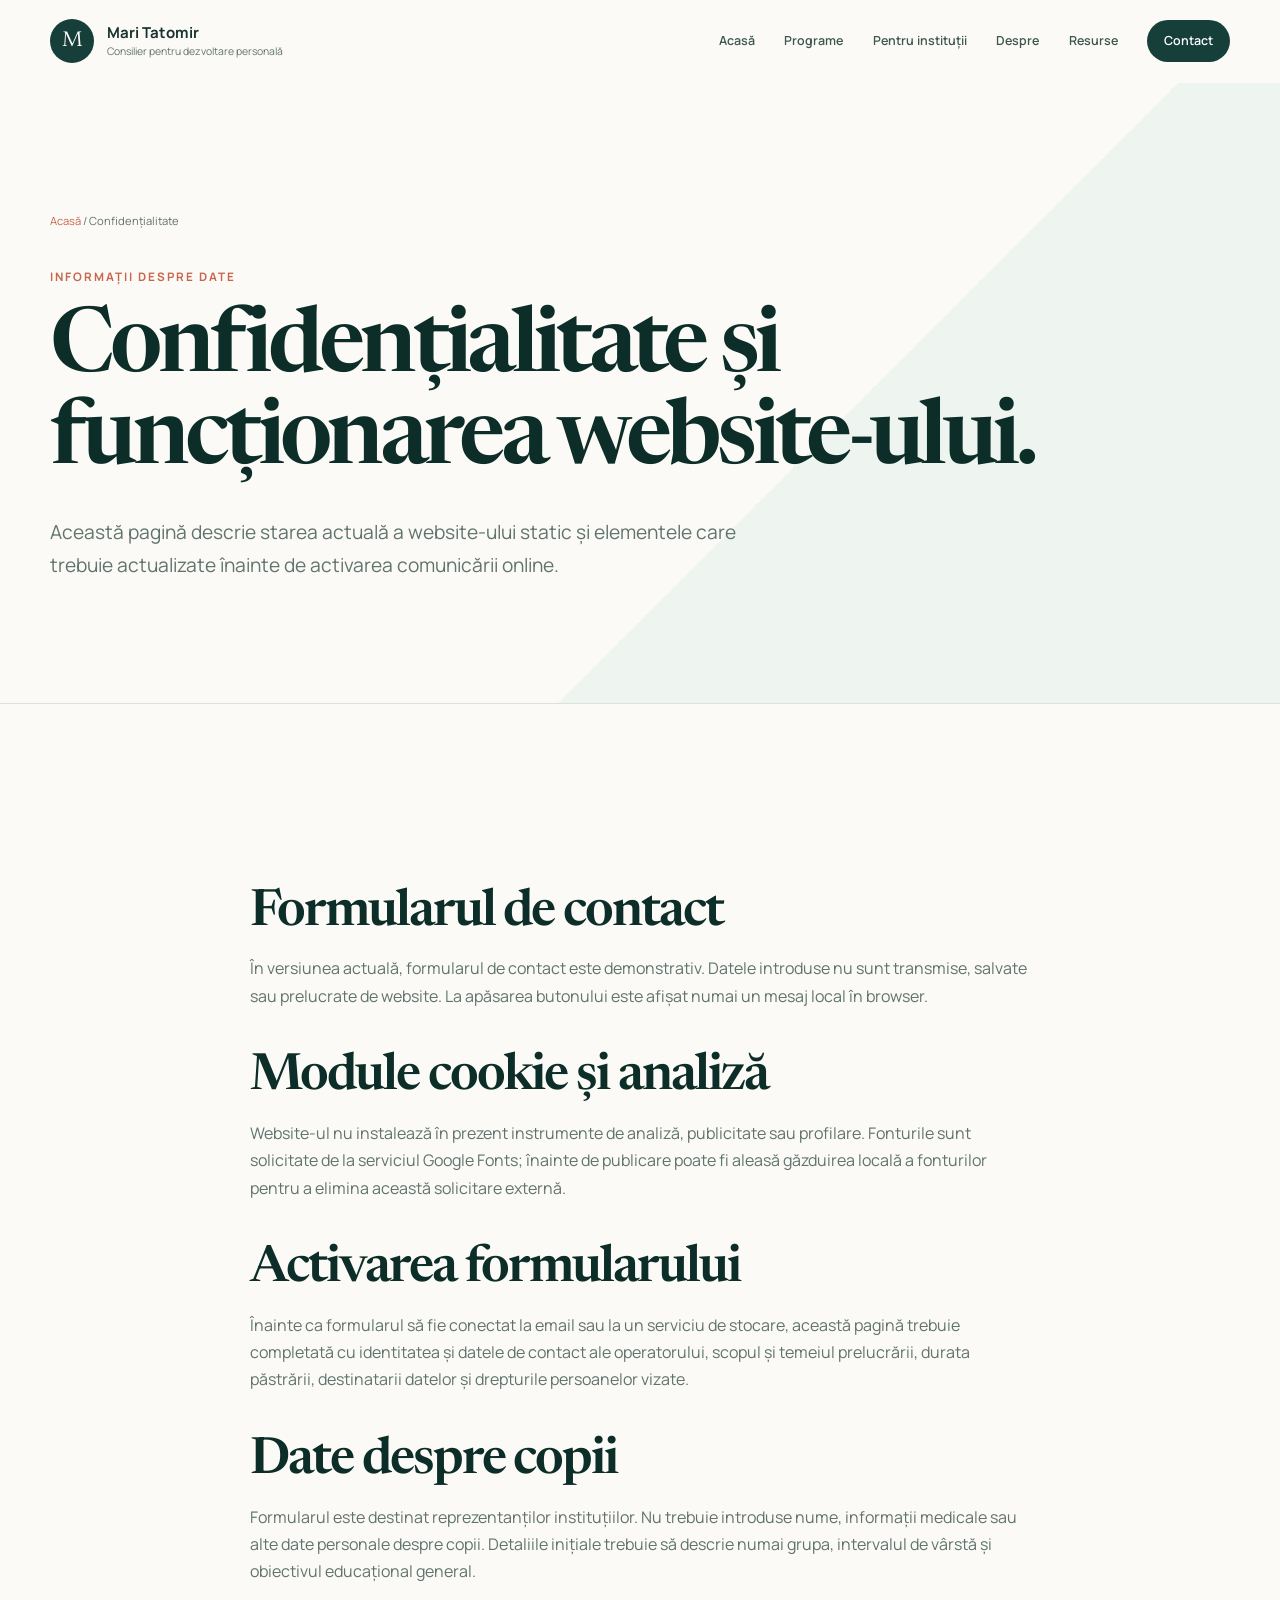
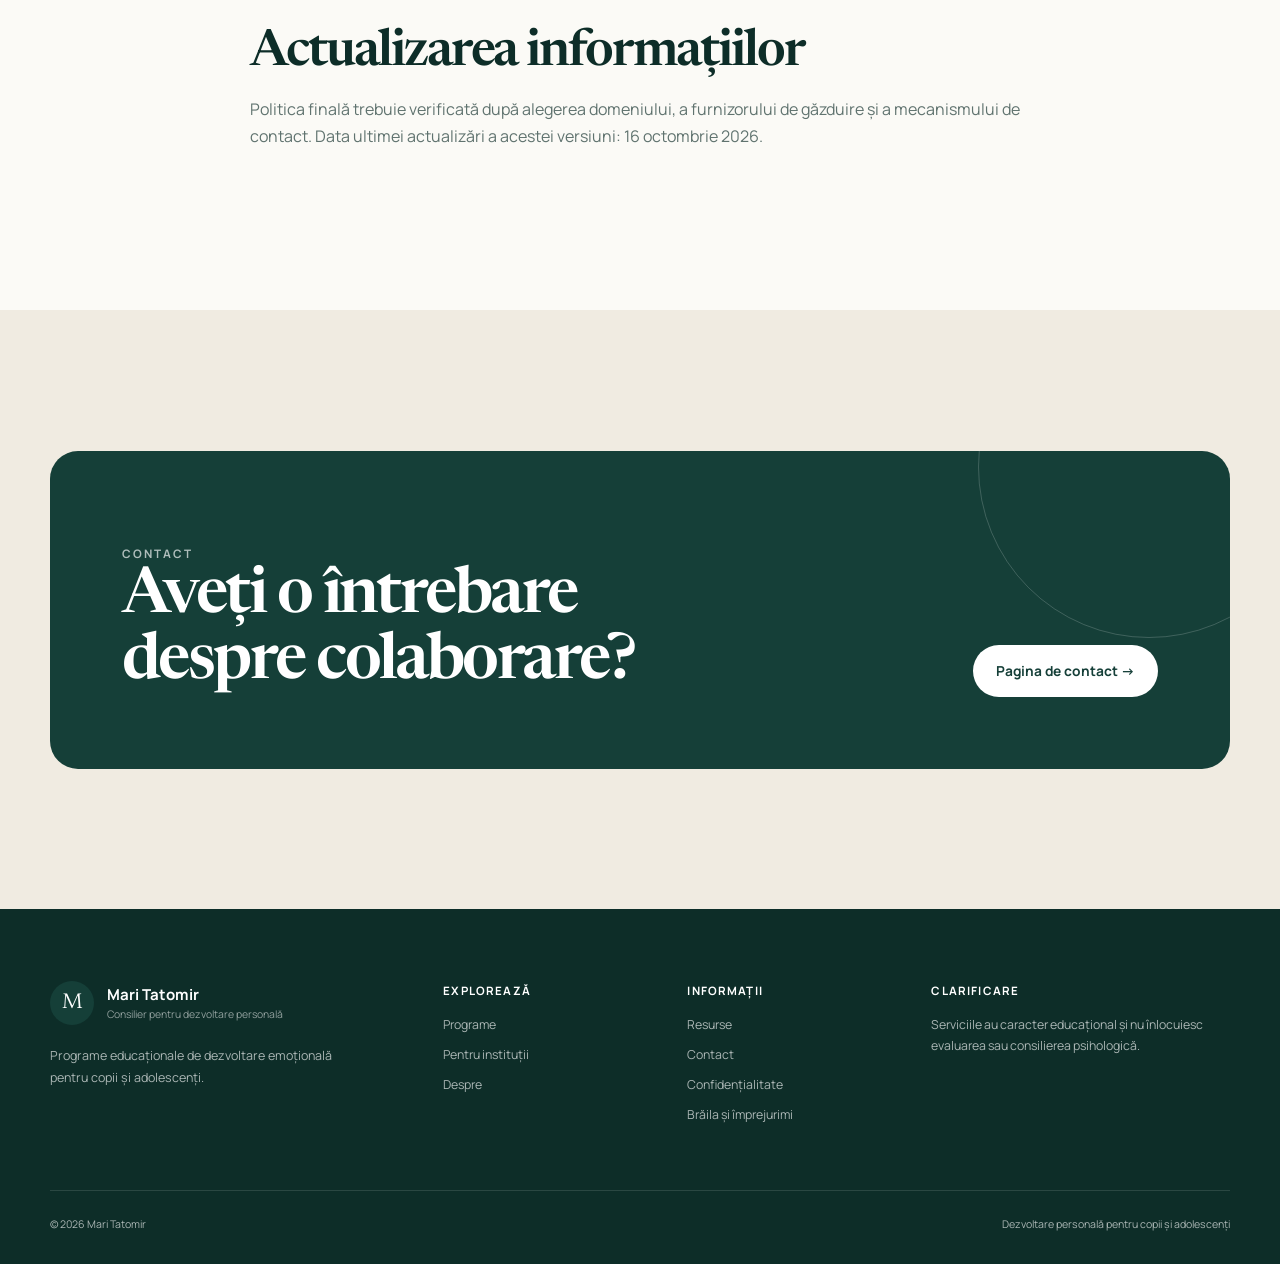
==== confidentialitate.html @ ca796af2 "Build professional emotional education website" ====
<!doctype html><html lang="ro"><head><meta charset="utf-8"><meta name="viewport" content="width=device-width,initial-scale=1"><title>Confidențialitate | Mari Tatomir</title><meta name="description" content="Informații despre funcționarea formularului și prelucrarea datelor pe website-ul Mari Tatomir."><meta name="robots" content="index,follow"><meta name="theme-color" content="#153f38"><link rel="icon" href="favicon.svg" type="image/svg+xml"><link rel="stylesheet" href="styles.css"><script src="script.js" defer></script></head><body>
<a class="skip-link" href="#continut">Sari la conținut</a><header class="site-header"><div class="wrap header-inner"><a class="brand" href="index.html"><span class="brand-mark">M</span><span><strong>Mari Tatomir</strong><small>Consilier pentru dezvoltare personală</small></span></a><button class="menu-toggle" type="button" aria-label="Deschide meniul" aria-expanded="false"><span></span><span></span><span></span></button><nav class="nav"><a href="index.html">Acasă</a><a href="programe.html">Programe</a><a href="institutii.html">Pentru instituții</a><a href="despre.html">Despre</a><a href="resurse.html">Resurse</a><a class="nav-button" href="contact.html">Contact</a></nav></div></header>
<main id="continut"><section class="page-hero"><div class="wrap reveal"><div class="breadcrumb"><a href="index.html">Acasă</a> / Confidențialitate</div><p class="eyebrow">Informații despre date</p><h1>Confidențialitate și funcționarea website-ului.</h1><p class="lead">Această pagină descrie starea actuală a website-ului static și elementele care trebuie actualizate înainte de activarea comunicării online.</p></div></section>
<section class="section"><div class="narrow prose reveal"><h2>Formularul de contact</h2><p>În versiunea actuală, formularul de contact este demonstrativ. Datele introduse nu sunt transmise, salvate sau prelucrate de website. La apăsarea butonului este afișat numai un mesaj local în browser.</p><h2>Module cookie și analiză</h2><p>Website-ul nu instalează în prezent instrumente de analiză, publicitate sau profilare. Fonturile sunt solicitate de la serviciul Google Fonts; înainte de publicare poate fi aleasă găzduirea locală a fonturilor pentru a elimina această solicitare externă.</p><h2>Activarea formularului</h2><p>Înainte ca formularul să fie conectat la email sau la un serviciu de stocare, această pagină trebuie completată cu identitatea și datele de contact ale operatorului, scopul și temeiul prelucrării, durata păstrării, destinatarii datelor și drepturile persoanelor vizate.</p><h2>Date despre copii</h2><p>Formularul este destinat reprezentanților instituțiilor. Nu trebuie introduse nume, informații medicale sau alte date personale despre copii. Detaliile inițiale trebuie să descrie numai grupa, intervalul de vârstă și obiectivul educațional general.</p><h2>Actualizarea informațiilor</h2><p>Politica finală trebuie verificată după alegerea domeniului, a furnizorului de găzduire și a mecanismului de contact. Data ultimei actualizări a acestei versiuni: 16 octombrie 2026.</p></div></section>
<section class="section cta"><div class="wrap"><div class="cta-box"><div><p class="eyebrow">Contact</p><h2>Aveți o întrebare despre colaborare?</h2></div><a class="button" href="contact.html">Pagina de contact →</a></div></div></section></main>
<footer class="site-footer"><div class="wrap"><div class="footer-grid"><div class="footer-brand"><a class="brand" href="index.html"><span class="brand-mark">M</span><span><strong>Mari Tatomir</strong><small>Consilier pentru dezvoltare personală</small></span></a><p>Programe educaționale de dezvoltare emoțională pentru copii și adolescenți.</p></div><div class="footer-col"><strong>Explorează</strong><a href="programe.html">Programe</a><a href="institutii.html">Pentru instituții</a><a href="despre.html">Despre</a></div><div class="footer-col"><strong>Informații</strong><a href="resurse.html">Resurse</a><a href="contact.html">Contact</a><a href="confidentialitate.html">Confidențialitate</a><span>Brăila și împrejurimi</span></div><div class="footer-col"><strong>Clarificare</strong><span>Serviciile au caracter educațional și nu înlocuiesc evaluarea sau consilierea psihologică.</span></div></div><div class="footer-bottom"><span>© <span data-year></span> Mari Tatomir</span><span>Dezvoltare personală pentru copii și adolescenți</span></div></div></footer></body></html>
---- styles.css ----
@import url("https://fonts.googleapis.com/css2?family=Manrope:wght@400;500;600;700&family=Newsreader:opsz,wght@6..72,500;6..72,600&display=swap");

:root {
  --forest: #153f38;
  --forest-deep: #0d2d28;
  --sage: #dce8df;
  --sage-soft: #eef4ef;
  --paper: #fbfaf6;
  --sand: #f0ebe1;
  --clay: #c8654c;
  --gold: #d8ad57;
  --ink: #18332f;
  --muted: #60736f;
  --line: #dbe2dc;
  --white: #fff;
  --serif: "Newsreader", Georgia, serif;
  --sans: "Manrope", Arial, sans-serif;
  --shadow: 0 24px 70px rgba(16, 54, 47, 0.11);
  --radius: 22px;
}

* { box-sizing: border-box; }
html { scroll-behavior: smooth; }
body {
  margin: 0;
  overflow-x: hidden;
  color: var(--ink);
  background: var(--paper);
  font-family: var(--sans);
  font-size: 16px;
  line-height: 1.7;
  -webkit-font-smoothing: antialiased;
}
img, svg { display: block; max-width: 100%; }
a { color: inherit; text-decoration: none; }
button, input, textarea, select { font: inherit; }
p { margin: 0 0 1.2rem; }
h1, h2, h3 { margin: 0; color: var(--forest-deep); font-family: var(--serif); font-weight: 600; line-height: 1.03; text-wrap: balance; }
h1 { font-size: clamp(3.5rem, 7.4vw, 7.2rem); letter-spacing: -0.052em; }
h2 { font-size: clamp(2.55rem, 5vw, 4.9rem); letter-spacing: -0.04em; }
h3 { font-size: clamp(1.5rem, 2.2vw, 2rem); letter-spacing: -0.025em; }
.wrap { width: min(1180px, calc(100% - 48px)); margin-inline: auto; }
.narrow { width: min(780px, calc(100% - 48px)); margin-inline: auto; }
.section { padding: clamp(88px, 11vw, 150px) 0; }
.section-compact { padding: clamp(64px, 8vw, 105px) 0; }
.eyebrow { margin: 0 0 16px; color: var(--clay); font-size: .73rem; font-weight: 700; letter-spacing: .17em; text-transform: uppercase; }
.lead { max-width: 720px; color: var(--muted); font-size: clamp(1.05rem, 1.5vw, 1.25rem); }
.section-head { display: grid; grid-template-columns: minmax(0, 1.1fr) minmax(280px, .65fr); gap: 48px; margin-bottom: 56px; align-items: end; }
.section-head .lead { margin: 0; }
.skip-link { position: fixed; top: 8px; left: 8px; z-index: 100; padding: 10px 15px; background: var(--forest-deep); color: white; transform: translateY(-150%); }
.skip-link:focus { transform: translateY(0); }

.site-header { position: sticky; z-index: 50; top: 0; border-bottom: 1px solid transparent; background: rgba(251, 250, 246, .91); backdrop-filter: blur(16px); transition: border-color .2s, box-shadow .2s; }
.site-header.is-scrolled { border-color: var(--line); box-shadow: 0 5px 28px rgba(16,54,47,.06); }
.header-inner { display: flex; min-height: 82px; align-items: center; justify-content: space-between; gap: 32px; }
.brand { display: flex; align-items: center; gap: 13px; line-height: 1.15; }
.brand-mark { display: grid; width: 44px; height: 44px; place-items: center; border-radius: 50%; background: var(--forest); color: white; font-family: var(--serif); font-size: 1.35rem; }
.brand strong, .brand small { display: block; }
.brand strong { font-size: .94rem; }
.brand small { margin-top: 5px; color: var(--muted); font-size: .65rem; }
.nav { display: flex; align-items: center; gap: clamp(17px, 2.3vw, 33px); }
.nav > a { color: #3e5752; font-size: .78rem; font-weight: 600; }
.nav > a:hover, .nav > a[aria-current="page"] { color: var(--clay); }
.nav .nav-button { padding: 10px 17px; border-radius: 99px; background: var(--forest); color: white; }
.nav .nav-button:hover { background: var(--forest-deep); color: white; }
.menu-toggle { display: none; width: 44px; height: 44px; padding: 10px; border: 1px solid var(--line); border-radius: 50%; background: white; cursor: pointer; }
.menu-toggle span { display: block; width: 20px; height: 1.5px; margin: 5px auto; background: var(--ink); }

.button { display: inline-flex; min-height: 52px; padding: 12px 22px; align-items: center; justify-content: center; gap: 9px; border: 1px solid transparent; border-radius: 99px; cursor: pointer; font-size: .86rem; font-weight: 700; transition: transform .18s, box-shadow .18s, background .18s; }
.button:hover { transform: translateY(-2px); }
.button-primary { background: var(--forest); color: white; box-shadow: 0 12px 30px rgba(21,63,56,.2); }
.button-primary:hover { background: var(--forest-deep); box-shadow: 0 16px 34px rgba(21,63,56,.25); }
.button-light { border-color: var(--line); background: rgba(255,255,255,.7); color: var(--forest); }
.text-link { display: inline-flex; align-items: center; gap: 8px; color: var(--forest); font-size: .85rem; font-weight: 700; }
.text-link::after { content: "→"; transition: transform .18s; }
.text-link:hover::after { transform: translateX(4px); }

.hero { position: relative; overflow: hidden; padding: clamp(78px, 10vw, 138px) 0 clamp(95px, 12vw, 170px); }
.hero::before { content: ""; position: absolute; top: -260px; left: 52%; width: 620px; height: 620px; border-radius: 50%; background: var(--sage-soft); z-index: -1; }
.hero-grid { display: grid; grid-template-columns: minmax(0, 1.06fr) minmax(360px, .72fr); gap: clamp(60px, 10vw, 140px); align-items: center; }
.hero h1 { max-width: 850px; }
.hero .lead { margin: 30px 0 34px; }
.hero-actions { display: flex; flex-wrap: wrap; gap: 12px; }
.proof-row { display: flex; flex-wrap: wrap; gap: 13px 25px; margin-top: 34px; color: var(--muted); font-size: .76rem; }
.proof-row span::before { content: ""; display: inline-block; width: 6px; height: 6px; margin: 0 9px 1px 0; border-radius: 50%; background: var(--clay); }
.hero-art { position: relative; min-height: 520px; }
.arch { position: absolute; inset: 0 7% 0 2%; overflow: hidden; border-radius: 240px 240px 24px 24px; background: var(--sage); }
.arch::before, .arch::after { content: ""; position: absolute; border-radius: 50%; }
.arch::before { width: 360px; height: 360px; right: -125px; top: 95px; border: 1px solid rgba(21,63,56,.22); }
.arch::after { width: 210px; height: 210px; left: -75px; bottom: -55px; background: var(--gold); opacity: .78; }
.art-card { position: absolute; z-index: 2; right: 0; bottom: 42px; width: 82%; padding: 32px; border: 1px solid rgba(255,255,255,.85); border-radius: 21px; background: rgba(255,255,255,.88); box-shadow: var(--shadow); backdrop-filter: blur(12px); }
.art-card p { margin: 0; font-family: var(--serif); font-size: 1.55rem; line-height: 1.25; }
.art-kicker { display: block; margin-bottom: 28px; color: var(--clay); font-size: .66rem; font-weight: 700; letter-spacing: .14em; text-transform: uppercase; }
.orbit { position: absolute; z-index: 3; display: grid; width: 82px; height: 82px; place-items: center; border: 6px solid var(--paper); border-radius: 50%; box-shadow: 0 12px 35px rgba(21,63,56,.14); font-family: var(--serif); font-size: 1.7rem; }
.orbit-a { top: 73px; left: -13px; background: var(--gold); transform: rotate(-8deg); }
.orbit-b { top: 150px; right: 6px; background: var(--clay); color: white; transform: rotate(7deg); }

.trust-bar { border-block: 1px solid var(--line); background: white; }
.trust-inner { display: grid; grid-template-columns: auto repeat(3, 1fr); min-height: 104px; align-items: center; }
.trust-label { padding-right: 36px; color: var(--muted); font-size: .7rem; letter-spacing: .12em; text-transform: uppercase; }
.trust-item { height: 100%; padding: 0 28px; border-left: 1px solid var(--line); display: flex; align-items: center; gap: 13px; font-family: var(--serif); font-size: 1.12rem; }
.trust-item b { color: var(--clay); font-family: var(--sans); font-size: .72rem; }

.cards-3 { display: grid; grid-template-columns: repeat(3, 1fr); gap: 18px; }
.service-card { min-height: 360px; padding: 30px; border: 1px solid var(--line); border-radius: var(--radius); background: white; transition: transform .2s, box-shadow .2s; }
.service-card:hover { transform: translateY(-6px); box-shadow: var(--shadow); }
.card-index { display: block; margin-bottom: 78px; color: var(--clay); font-size: .72rem; font-weight: 700; letter-spacing: .12em; }
.service-card p { color: var(--muted); font-size: .9rem; }
.service-card .text-link { margin-top: 16px; }

.dark-section { background: var(--forest-deep); color: white; }
.dark-section h2, .dark-section h3 { color: white; }
.dark-section .lead { color: rgba(255,255,255,.65); }
.skills-grid { display: grid; grid-template-columns: repeat(2, 1fr); gap: 1px; border: 1px solid rgba(255,255,255,.14); background: rgba(255,255,255,.14); }
.skill { min-height: 230px; padding: 34px; background: var(--forest-deep); }
.skill-number { display: inline-grid; width: 42px; height: 42px; margin-bottom: 38px; place-items: center; border-radius: 50%; background: var(--gold); color: var(--forest-deep); font-weight: 700; }
.skill p { max-width: 480px; color: rgba(255,255,255,.63); font-size: .9rem; }

.split { display: grid; grid-template-columns: minmax(300px, .82fr) minmax(0, 1.18fr); gap: clamp(55px, 9vw, 125px); align-items: start; }
.sticky-copy { position: sticky; top: 125px; }
.steps { border-top: 1px solid var(--line); }
.step { display: grid; grid-template-columns: 54px 1fr; gap: 20px; padding: 29px 0; border-bottom: 1px solid var(--line); }
.step > span { color: var(--clay); font-size: .72rem; font-weight: 700; }
.step h3 { margin-bottom: 8px; font-size: 1.45rem; }
.step p { margin: 0; color: var(--muted); font-size: .9rem; }

.quote-section { background: var(--sage); }
.quote { max-width: 950px; margin: 0 auto; text-align: center; }
.quote-mark { color: var(--clay); font-family: var(--serif); font-size: 4rem; line-height: .5; }
.quote blockquote { margin: 25px 0 22px; font-family: var(--serif); font-size: clamp(2.2rem, 4.5vw, 4.6rem); line-height: 1.08; letter-spacing: -.035em; text-wrap: balance; }
.quote cite { color: var(--muted); font-size: .78rem; font-style: normal; }

.faq { border-top: 1px solid var(--line); }
.faq details { border-bottom: 1px solid var(--line); }
.faq summary { display: flex; padding: 25px 0; align-items: center; justify-content: space-between; gap: 24px; cursor: pointer; list-style: none; font-family: var(--serif); font-size: 1.35rem; }
.faq summary::-webkit-details-marker { display: none; }
.faq summary::after { content: "+"; color: var(--clay); font-family: var(--sans); font-size: 1.4rem; }
.faq details[open] summary::after { content: "−"; }
.faq details p { max-width: 760px; padding: 0 0 26px; color: var(--muted); font-size: .92rem; }

.cta { background: var(--sand); }
.cta-box { position: relative; overflow: hidden; display: grid; grid-template-columns: minmax(0, 1fr) auto; gap: 50px; padding: clamp(38px, 6vw, 72px); align-items: end; border-radius: 28px; background: var(--forest); color: white; }
.cta-box::after { content: ""; position: absolute; right: -90px; top: -155px; width: 340px; height: 340px; border: 1px solid rgba(255,255,255,.18); border-radius: 50%; }
.cta-box h2 { max-width: 800px; color: white; }
.cta-box p { max-width: 680px; margin: 22px 0 0; color: rgba(255,255,255,.66); }
.cta-box .button { position: relative; z-index: 2; background: white; color: var(--forest); }

.page-hero { padding: clamp(80px, 10vw, 140px) 0 clamp(70px, 8vw, 115px); border-bottom: 1px solid var(--line); background: linear-gradient(135deg, var(--paper) 0 62%, var(--sage-soft) 62%); }
.page-hero h1 { max-width: 1000px; font-size: clamp(3.4rem, 7vw, 6.7rem); }
.page-hero .lead { margin-top: 28px; }
.breadcrumb { margin-bottom: 38px; color: var(--muted); font-size: .7rem; }
.breadcrumb a { color: var(--clay); }
.prose { color: var(--muted); }
.prose h2, .prose h3 { margin: 2.6rem 0 1rem; color: var(--forest-deep); }
.prose h2 { font-size: clamp(2.1rem, 4vw, 3.4rem); }
.prose h3 { font-size: 1.6rem; }
.prose ul { padding-left: 20px; }
.prose li { margin-bottom: 9px; }
.content-grid { display: grid; grid-template-columns: minmax(0, 1fr) 300px; gap: 90px; align-items: start; }
.side-card { position: sticky; top: 120px; padding: 25px; border: 1px solid var(--line); border-radius: 18px; background: white; }
.side-card h3 { margin-bottom: 13px; font-size: 1.35rem; }
.side-card p { color: var(--muted); font-size: .82rem; }
.side-card .button { width: 100%; }
.feature-list { display: grid; grid-template-columns: repeat(2, 1fr); gap: 16px; margin: 36px 0; }
.feature-item { padding: 25px; border: 1px solid var(--line); border-radius: 16px; background: white; }
.feature-item h3 { margin-bottom: 8px; font-size: 1.35rem; }
.feature-item p { margin: 0; color: var(--muted); font-size: .86rem; }
.age-section { padding: 32px 0; border-bottom: 1px solid var(--line); }
.age-section:first-child { padding-top: 0; }
.tag { display: inline-block; margin-bottom: 15px; padding: 5px 10px; border-radius: 99px; background: var(--sage); color: var(--forest); font-size: .68rem; font-weight: 700; }

.about-grid { display: grid; grid-template-columns: minmax(330px, .72fr) minmax(0, 1.1fr); gap: clamp(55px, 9vw, 125px); align-items: center; }
.portrait-panel { min-height: 610px; display: grid; place-content: center; border-radius: 250px 250px 24px 24px; background: var(--sage); text-align: center; }
.portrait-panel span { color: var(--forest); font-family: var(--serif); font-size: 8rem; letter-spacing: -.08em; }
.portrait-panel small { color: var(--muted); }
.values { display: grid; grid-template-columns: repeat(3,1fr); gap: 18px; margin-top: 42px; }
.value { padding-top: 18px; border-top: 2px solid var(--clay); }
.value strong { display: block; margin-bottom: 5px; font-family: var(--serif); font-size: 1.2rem; }
.value span { color: var(--muted); font-size: .78rem; }

.article-grid { display: grid; grid-template-columns: repeat(3, 1fr); gap: 18px; }
.article-card { overflow: hidden; border: 1px solid var(--line); border-radius: 20px; background: white; }
.article-visual { height: 190px; padding: 25px; background: var(--sage); }
.article-visual span { display: grid; width: 68px; height: 68px; place-items: center; border-radius: 50%; background: var(--gold); font-family: var(--serif); font-size: 1.8rem; }
.article-body { padding: 27px; }
.article-body small { color: var(--clay); font-size: .67rem; font-weight: 700; letter-spacing: .1em; text-transform: uppercase; }
.article-body h3 { margin: 12px 0; }
.article-body p { color: var(--muted); font-size: .86rem; }

.contact-grid { display: grid; grid-template-columns: minmax(0, .75fr) minmax(440px, 1.1fr); gap: clamp(55px, 9vw, 125px); align-items: start; }
.contact-points { margin: 35px 0; padding: 0; list-style: none; }
.contact-points li { padding: 14px 0; border-bottom: 1px solid var(--line); color: var(--muted); font-size: .88rem; }
.contact-points strong { display: block; color: var(--ink); }
.form { padding: clamp(28px, 4vw, 45px); border: 1px solid var(--line); border-radius: 22px; background: white; box-shadow: var(--shadow); }
.form-row { display: grid; grid-template-columns: 1fr 1fr; gap: 16px; }
.form label { display: block; margin-bottom: 18px; color: var(--ink); font-size: .75rem; font-weight: 700; }
.form input, .form textarea, .form select { width: 100%; margin-top: 7px; padding: 13px 14px; border: 1px solid var(--line); border-radius: 9px; outline: 0; background: var(--paper); color: var(--ink); }
.form input:focus, .form textarea:focus, .form select:focus { border-color: var(--forest); box-shadow: 0 0 0 3px rgba(21,63,56,.1); }
.form textarea { min-height: 130px; resize: vertical; }
.form-note { margin: 14px 0 0; color: var(--muted); font-size: .69rem; }
.form-status { min-height: 24px; margin: 10px 0 0; color: var(--forest); font-size: .78rem; font-weight: 700; }

.site-footer { padding: 72px 0 30px; background: var(--forest-deep); color: rgba(255,255,255,.65); }
.footer-grid { display: grid; grid-template-columns: 1.15fr repeat(2, .65fr) 1fr; gap: 50px; padding-bottom: 55px; }
.footer-brand { max-width: 320px; }
.footer-brand .brand strong { color: white; }
.footer-brand .brand small { color: rgba(255,255,255,.55); }
.footer-brand > p { margin-top: 20px; font-size: .78rem; }
.footer-col strong { display: block; margin-bottom: 14px; color: white; font-size: .72rem; letter-spacing: .1em; text-transform: uppercase; }
.footer-col a, .footer-col span { display: block; margin: 9px 0; font-size: .77rem; }
.footer-col a:hover { color: white; }
.footer-bottom { display: flex; padding-top: 25px; border-top: 1px solid rgba(255,255,255,.12); justify-content: space-between; gap: 30px; font-size: .66rem; }

.reveal { opacity: 0; transform: translateY(18px); transition: opacity .65s ease, transform .65s ease; }
.reveal.visible { opacity: 1; transform: none; }

@media (max-width: 960px) {
  .nav { position: absolute; top: 81px; left: 0; right: 0; display: none; padding: 18px 24px 25px; align-items: stretch; flex-direction: column; gap: 2px; border-bottom: 1px solid var(--line); background: var(--paper); box-shadow: 0 20px 35px rgba(16,54,47,.1); }
  .nav.is-open { display: flex; }
  .nav > a { padding: 11px 5px; }
  .nav .nav-button { margin-top: 8px; text-align: center; }
  .menu-toggle { display: block; }
  .hero-grid, .about-grid { grid-template-columns: 1fr; }
  .hero-art { width: min(620px, 100%); min-height: 500px; margin: 0 auto; }
  .cards-3, .article-grid { grid-template-columns: 1fr 1fr; }
  .section-head { grid-template-columns: 1fr; gap: 18px; }
  .split { grid-template-columns: 1fr; }
  .sticky-copy, .side-card { position: static; }
  .content-grid { grid-template-columns: 1fr; gap: 55px; }
  .contact-grid { grid-template-columns: 1fr; }
  .footer-grid { grid-template-columns: 1fr 1fr; }
}

@media (max-width: 680px) {
  .wrap, .narrow { width: min(100% - 32px, 1180px); }
  .header-inner { min-height: 72px; }
  .nav { top: 71px; }
  .brand small { display: none; }
  h1 { font-size: clamp(3rem, 15vw, 4.7rem); }
  h2 { font-size: clamp(2.3rem, 11vw, 3.4rem); }
  .hero { padding-top: 68px; }
  .hero-grid { gap: 55px; }
  .hero-art { min-height: 410px; }
  .art-card { width: 90%; padding: 25px; }
  .art-card p { font-size: 1.25rem; }
  .orbit { width: 65px; height: 65px; }
  .trust-inner { grid-template-columns: 1fr; padding: 18px 0; }
  .trust-label { padding: 10px 0; }
  .trust-item { min-height: 60px; padding: 10px 0; border-left: 0; border-top: 1px solid var(--line); }
  .cards-3, .article-grid, .skills-grid, .feature-list, .values { grid-template-columns: 1fr; }
  .service-card { min-height: 300px; }
  .card-index { margin-bottom: 52px; }
  .skill { min-height: auto; }
  .cta-box { grid-template-columns: 1fr; align-items: start; }
  .page-hero { background: var(--paper); }
  .portrait-panel { min-height: 450px; }
  .form-row { grid-template-columns: 1fr; gap: 0; }
  .footer-grid { grid-template-columns: 1fr; gap: 30px; }
  .footer-bottom { flex-direction: column; }
}

@media (prefers-reduced-motion: reduce) {
  html { scroll-behavior: auto; }
  *, *::before, *::after { transition-duration: .01ms !important; }
  .reveal { opacity: 1; transform: none; }
}
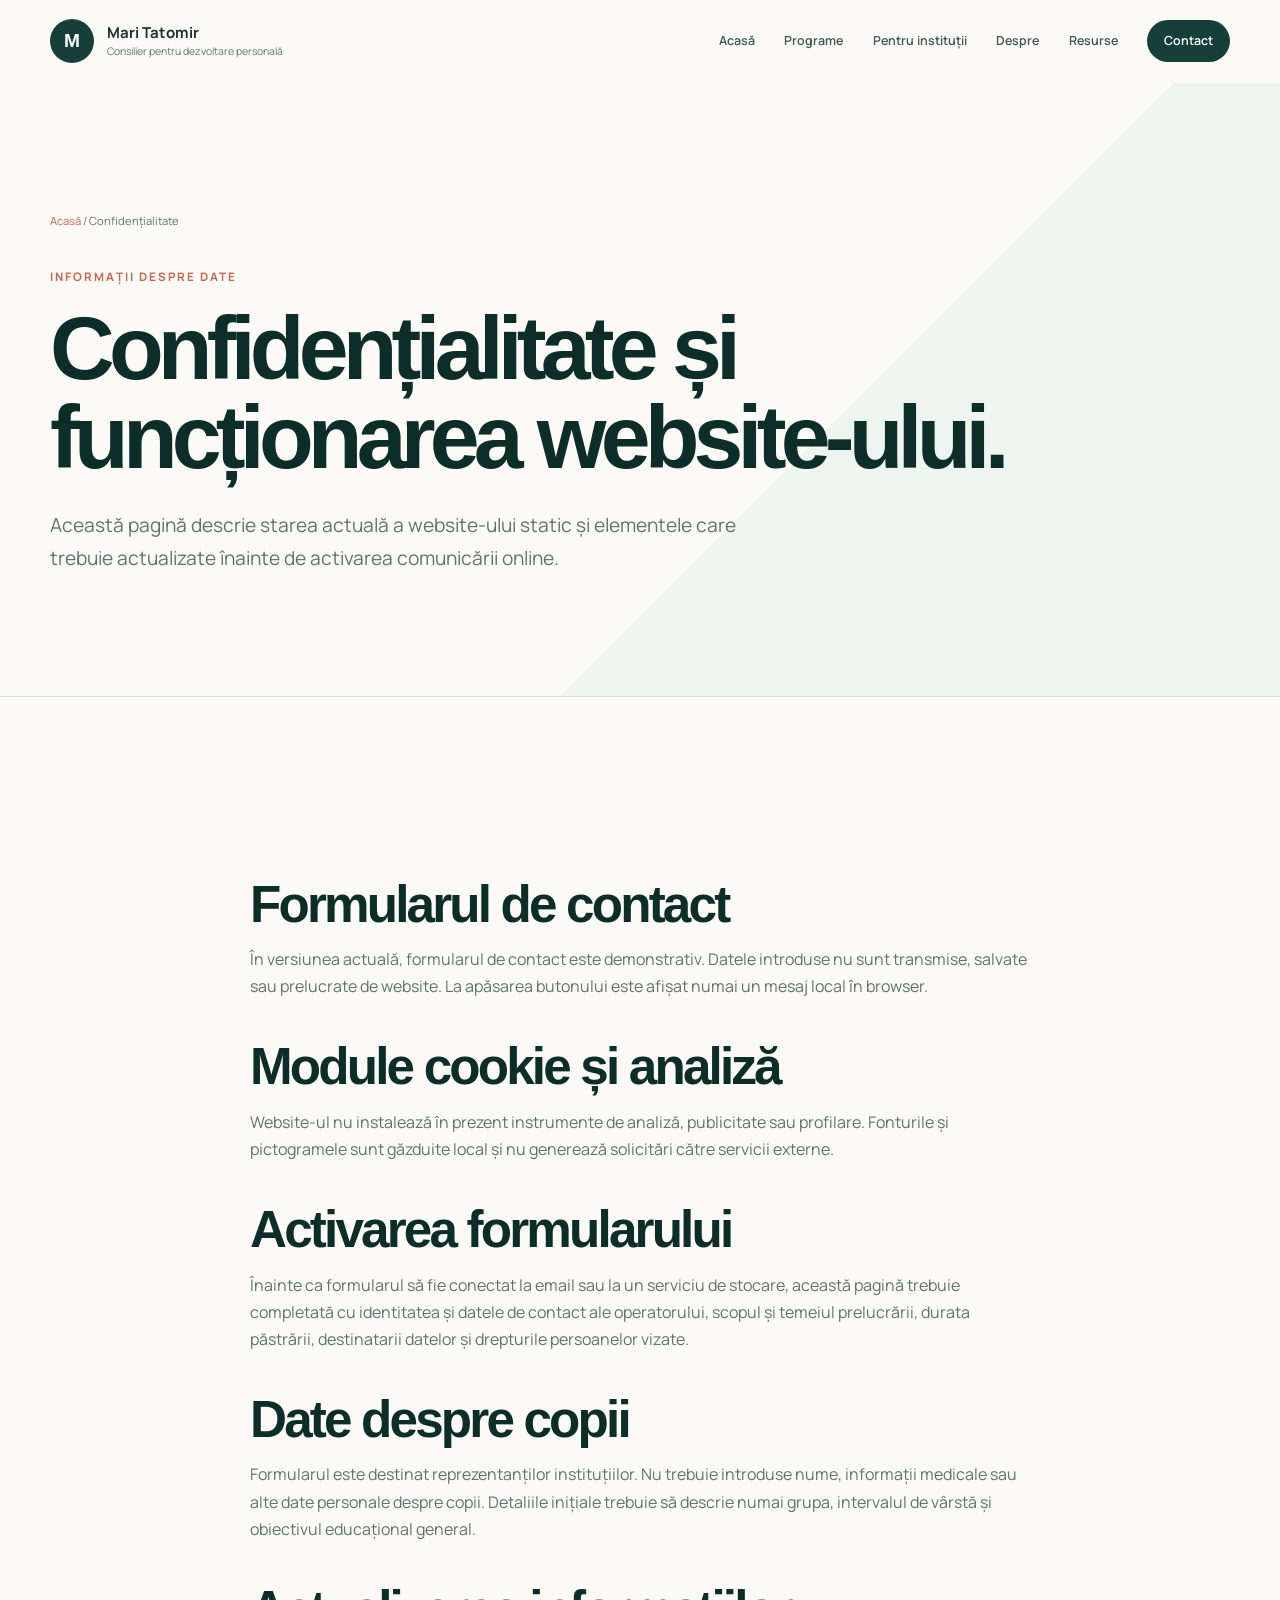
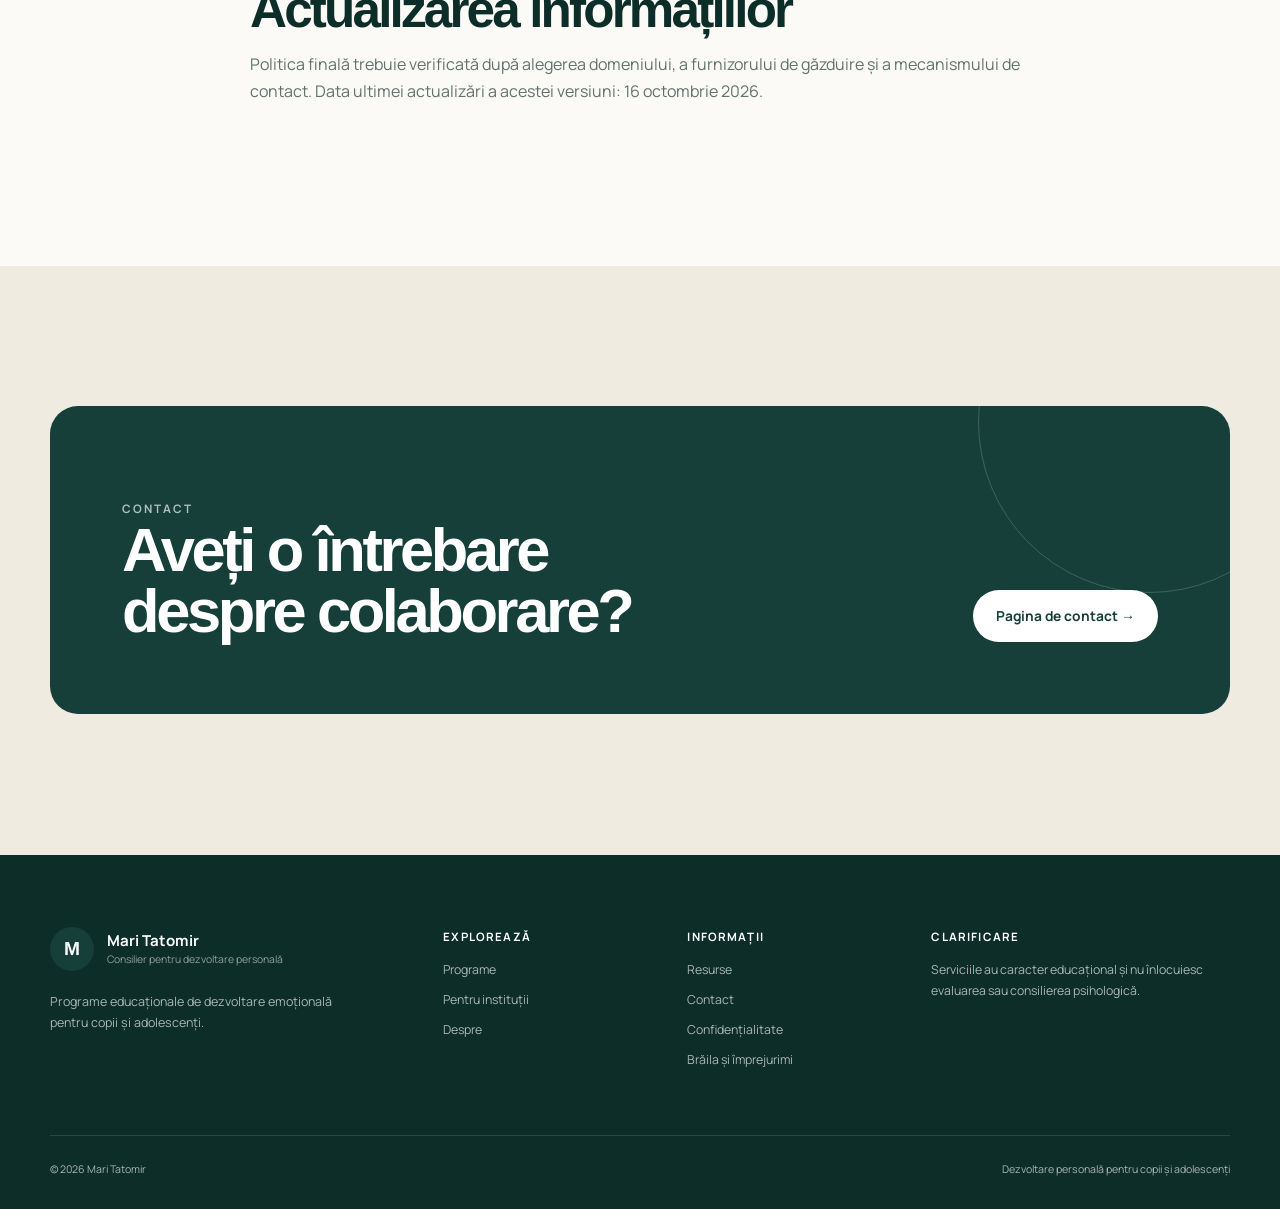
==== commit 6b444a20: "Add local typography and SVG icon system" ====
--- a/confidentialitate.html
+++ b/confidentialitate.html
@@ -1,6 +1,6 @@
 <!doctype html><html lang="ro"><head><meta charset="utf-8"><meta name="viewport" content="width=device-width,initial-scale=1"><title>Confidențialitate | Mari Tatomir</title><meta name="description" content="Informații despre funcționarea formularului și prelucrarea datelor pe website-ul Mari Tatomir."><meta name="robots" content="index,follow"><meta name="theme-color" content="#153f38"><link rel="icon" href="favicon.svg" type="image/svg+xml"><link rel="stylesheet" href="styles.css"><script src="script.js" defer></script></head><body>
 <a class="skip-link" href="#continut">Sari la conținut</a><header class="site-header"><div class="wrap header-inner"><a class="brand" href="index.html"><span class="brand-mark">M</span><span><strong>Mari Tatomir</strong><small>Consilier pentru dezvoltare personală</small></span></a><button class="menu-toggle" type="button" aria-label="Deschide meniul" aria-expanded="false"><span></span><span></span><span></span></button><nav class="nav"><a href="index.html">Acasă</a><a href="programe.html">Programe</a><a href="institutii.html">Pentru instituții</a><a href="despre.html">Despre</a><a href="resurse.html">Resurse</a><a class="nav-button" href="contact.html">Contact</a></nav></div></header>
 <main id="continut"><section class="page-hero"><div class="wrap reveal"><div class="breadcrumb"><a href="index.html">Acasă</a> / Confidențialitate</div><p class="eyebrow">Informații despre date</p><h1>Confidențialitate și funcționarea website-ului.</h1><p class="lead">Această pagină descrie starea actuală a website-ului static și elementele care trebuie actualizate înainte de activarea comunicării online.</p></div></section>
-<section class="section"><div class="narrow prose reveal"><h2>Formularul de contact</h2><p>În versiunea actuală, formularul de contact este demonstrativ. Datele introduse nu sunt transmise, salvate sau prelucrate de website. La apăsarea butonului este afișat numai un mesaj local în browser.</p><h2>Module cookie și analiză</h2><p>Website-ul nu instalează în prezent instrumente de analiză, publicitate sau profilare. Fonturile sunt solicitate de la serviciul Google Fonts; înainte de publicare poate fi aleasă găzduirea locală a fonturilor pentru a elimina această solicitare externă.</p><h2>Activarea formularului</h2><p>Înainte ca formularul să fie conectat la email sau la un serviciu de stocare, această pagină trebuie completată cu identitatea și datele de contact ale operatorului, scopul și temeiul prelucrării, durata păstrării, destinatarii datelor și drepturile persoanelor vizate.</p><h2>Date despre copii</h2><p>Formularul este destinat reprezentanților instituțiilor. Nu trebuie introduse nume, informații medicale sau alte date personale despre copii. Detaliile inițiale trebuie să descrie numai grupa, intervalul de vârstă și obiectivul educațional general.</p><h2>Actualizarea informațiilor</h2><p>Politica finală trebuie verificată după alegerea domeniului, a furnizorului de găzduire și a mecanismului de contact. Data ultimei actualizări a acestei versiuni: 16 octombrie 2026.</p></div></section>
+<section class="section"><div class="narrow prose reveal"><h2>Formularul de contact</h2><p>În versiunea actuală, formularul de contact este demonstrativ. Datele introduse nu sunt transmise, salvate sau prelucrate de website. La apăsarea butonului este afișat numai un mesaj local în browser.</p><h2>Module cookie și analiză</h2><p>Website-ul nu instalează în prezent instrumente de analiză, publicitate sau profilare. Fonturile și pictogramele sunt găzduite local și nu generează solicitări către servicii externe.</p><h2>Activarea formularului</h2><p>Înainte ca formularul să fie conectat la email sau la un serviciu de stocare, această pagină trebuie completată cu identitatea și datele de contact ale operatorului, scopul și temeiul prelucrării, durata păstrării, destinatarii datelor și drepturile persoanelor vizate.</p><h2>Date despre copii</h2><p>Formularul este destinat reprezentanților instituțiilor. Nu trebuie introduse nume, informații medicale sau alte date personale despre copii. Detaliile inițiale trebuie să descrie numai grupa, intervalul de vârstă și obiectivul educațional general.</p><h2>Actualizarea informațiilor</h2><p>Politica finală trebuie verificată după alegerea domeniului, a furnizorului de găzduire și a mecanismului de contact. Data ultimei actualizări a acestei versiuni: 16 octombrie 2026.</p></div></section>
 <section class="section cta"><div class="wrap"><div class="cta-box"><div><p class="eyebrow">Contact</p><h2>Aveți o întrebare despre colaborare?</h2></div><a class="button" href="contact.html">Pagina de contact →</a></div></div></section></main>
 <footer class="site-footer"><div class="wrap"><div class="footer-grid"><div class="footer-brand"><a class="brand" href="index.html"><span class="brand-mark">M</span><span><strong>Mari Tatomir</strong><small>Consilier pentru dezvoltare personală</small></span></a><p>Programe educaționale de dezvoltare emoțională pentru copii și adolescenți.</p></div><div class="footer-col"><strong>Explorează</strong><a href="programe.html">Programe</a><a href="institutii.html">Pentru instituții</a><a href="despre.html">Despre</a></div><div class="footer-col"><strong>Informații</strong><a href="resurse.html">Resurse</a><a href="contact.html">Contact</a><a href="confidentialitate.html">Confidențialitate</a><span>Brăila și împrejurimi</span></div><div class="footer-col"><strong>Clarificare</strong><span>Serviciile au caracter educațional și nu înlocuiesc evaluarea sau consilierea psihologică.</span></div></div><div class="footer-bottom"><span>© <span data-year></span> Mari Tatomir</span><span>Dezvoltare personală pentru copii și adolescenți</span></div></div></footer></body></html>
--- a/styles.css
+++ b/styles.css
@@ -1,4 +1,35 @@
-@import url("https://fonts.googleapis.com/css2?family=Manrope:wght@400;500;600;700&family=Newsreader:opsz,wght@6..72,500;6..72,600&display=swap");
+@font-face {
+  font-family: "Bricolage Grotesque";
+  src: url("assets/fonts/bricolage-grotesque-latin-ext.woff2") format("woff2");
+  font-style: normal;
+  font-weight: 200 800;
+  font-display: swap;
+  unicode-range: U+0100-02BA,U+02BD-02C5,U+02C7-02CC,U+02CE-02D7,U+02DD-02FF,U+0304,U+0308,U+0329,U+1D00-1DBF,U+1E00-1E9F,U+1EF2-1EFF,U+2020,U+20A0-20AB,U+20AD-20C0,U+2113,U+2C60-2C7F,U+A720-A7FF;
+}
+@font-face {
+  font-family: "Bricolage Grotesque";
+  src: url("assets/fonts/bricolage-grotesque-latin.woff2") format("woff2");
+  font-style: normal;
+  font-weight: 200 800;
+  font-display: swap;
+  unicode-range: U+0000-00FF,U+0131,U+0152-0153,U+02BB-02BC,U+02C6,U+02DA,U+02DC,U+0304,U+0308,U+0329,U+2000-206F,U+20AC,U+2122,U+2191,U+2193,U+2212,U+2215,U+FEFF,U+FFFD;
+}
+@font-face {
+  font-family: "Manrope";
+  src: url("assets/fonts/manrope-latin-ext.woff2") format("woff2");
+  font-style: normal;
+  font-weight: 200 800;
+  font-display: swap;
+  unicode-range: U+0100-02BA,U+02BD-02C5,U+02C7-02CC,U+02CE-02D7,U+02DD-02FF,U+0304,U+0308,U+0329,U+1D00-1DBF,U+1E00-1E9F,U+1EF2-1EFF,U+2020,U+20A0-20AB,U+20AD-20C0,U+2113,U+2C60-2C7F,U+A720-A7FF;
+}
+@font-face {
+  font-family: "Manrope";
+  src: url("assets/fonts/manrope-latin.woff2") format("woff2");
+  font-style: normal;
+  font-weight: 200 800;
+  font-display: swap;
+  unicode-range: U+0000-00FF,U+0131,U+0152-0153,U+02BB-02BC,U+02C6,U+02DA,U+02DC,U+0304,U+0308,U+0329,U+2000-206F,U+20AC,U+2122,U+2191,U+2193,U+2212,U+2215,U+FEFF,U+FFFD;
+}
 
 :root {
   --forest: #153f38;
@@ -13,7 +44,7 @@
   --muted: #60736f;
   --line: #dbe2dc;
   --white: #fff;
-  --serif: "Newsreader", Georgia, serif;
+  --display: "Bricolage Grotesque", Arial, sans-serif;
   --sans: "Manrope", Arial, sans-serif;
   --shadow: 0 24px 70px rgba(16, 54, 47, 0.11);
   --radius: 22px;
@@ -35,10 +66,10 @@
 a { color: inherit; text-decoration: none; }
 button, input, textarea, select { font: inherit; }
 p { margin: 0 0 1.2rem; }
-h1, h2, h3 { margin: 0; color: var(--forest-deep); font-family: var(--serif); font-weight: 600; line-height: 1.03; text-wrap: balance; }
-h1 { font-size: clamp(3.5rem, 7.4vw, 7.2rem); letter-spacing: -0.052em; }
-h2 { font-size: clamp(2.55rem, 5vw, 4.9rem); letter-spacing: -0.04em; }
-h3 { font-size: clamp(1.5rem, 2.2vw, 2rem); letter-spacing: -0.025em; }
+h1, h2, h3 { margin: 0; color: var(--forest-deep); font-family: var(--display); font-weight: 650; line-height: .99; text-wrap: balance; }
+h1 { font-size: clamp(3.5rem, 7.1vw, 6.9rem); letter-spacing: -0.065em; font-variation-settings: "wdth" 92; }
+h2 { font-size: clamp(2.55rem, 4.8vw, 4.7rem); letter-spacing: -0.055em; }
+h3 { font-size: clamp(1.5rem, 2.2vw, 2rem); letter-spacing: -0.035em; }
 .wrap { width: min(1180px, calc(100% - 48px)); margin-inline: auto; }
 .narrow { width: min(780px, calc(100% - 48px)); margin-inline: auto; }
 .section { padding: clamp(88px, 11vw, 150px) 0; }
@@ -54,7 +85,7 @@
 .site-header.is-scrolled { border-color: var(--line); box-shadow: 0 5px 28px rgba(16,54,47,.06); }
 .header-inner { display: flex; min-height: 82px; align-items: center; justify-content: space-between; gap: 32px; }
 .brand { display: flex; align-items: center; gap: 13px; line-height: 1.15; }
-.brand-mark { display: grid; width: 44px; height: 44px; place-items: center; border-radius: 50%; background: var(--forest); color: white; font-family: var(--serif); font-size: 1.35rem; }
+.brand-mark { display: grid; width: 44px; height: 44px; place-items: center; border-radius: 50%; background: var(--forest); color: white; font-family: var(--display); font-size: 1.2rem; font-weight: 700; }
 .brand strong, .brand small { display: block; }
 .brand strong { font-size: .94rem; }
 .brand small { margin-top: 5px; color: var(--muted); font-size: .65rem; }
@@ -89,22 +120,27 @@
 .arch::before { width: 360px; height: 360px; right: -125px; top: 95px; border: 1px solid rgba(21,63,56,.22); }
 .arch::after { width: 210px; height: 210px; left: -75px; bottom: -55px; background: var(--gold); opacity: .78; }
 .art-card { position: absolute; z-index: 2; right: 0; bottom: 42px; width: 82%; padding: 32px; border: 1px solid rgba(255,255,255,.85); border-radius: 21px; background: rgba(255,255,255,.88); box-shadow: var(--shadow); backdrop-filter: blur(12px); }
-.art-card p { margin: 0; font-family: var(--serif); font-size: 1.55rem; line-height: 1.25; }
+.art-card p { margin: 0; font-family: var(--display); font-size: 1.45rem; font-weight: 600; line-height: 1.22; letter-spacing: -.03em; }
 .art-kicker { display: block; margin-bottom: 28px; color: var(--clay); font-size: .66rem; font-weight: 700; letter-spacing: .14em; text-transform: uppercase; }
-.orbit { position: absolute; z-index: 3; display: grid; width: 82px; height: 82px; place-items: center; border: 6px solid var(--paper); border-radius: 50%; box-shadow: 0 12px 35px rgba(21,63,56,.14); font-family: var(--serif); font-size: 1.7rem; }
+.orbit { position: absolute; z-index: 3; display: grid; width: 82px; height: 82px; place-items: center; border: 6px solid var(--paper); border-radius: 50%; box-shadow: 0 12px 35px rgba(21,63,56,.14); }
+.orbit .icon { width: 34px; height: 34px; stroke-width: 1.7; }
 .orbit-a { top: 73px; left: -13px; background: var(--gold); transform: rotate(-8deg); }
 .orbit-b { top: 150px; right: 6px; background: var(--clay); color: white; transform: rotate(7deg); }
 
 .trust-bar { border-block: 1px solid var(--line); background: white; }
 .trust-inner { display: grid; grid-template-columns: auto repeat(3, 1fr); min-height: 104px; align-items: center; }
 .trust-label { padding-right: 36px; color: var(--muted); font-size: .7rem; letter-spacing: .12em; text-transform: uppercase; }
-.trust-item { height: 100%; padding: 0 28px; border-left: 1px solid var(--line); display: flex; align-items: center; gap: 13px; font-family: var(--serif); font-size: 1.12rem; }
-.trust-item b { color: var(--clay); font-family: var(--sans); font-size: .72rem; }
+.trust-item { height: 100%; padding: 0 28px; border-left: 1px solid var(--line); display: flex; align-items: center; gap: 13px; font-family: var(--display); font-size: 1.02rem; font-weight: 600; }
+.trust-item .icon { color: var(--clay); }
 
 .cards-3 { display: grid; grid-template-columns: repeat(3, 1fr); gap: 18px; }
 .service-card { min-height: 360px; padding: 30px; border: 1px solid var(--line); border-radius: var(--radius); background: white; transition: transform .2s, box-shadow .2s; }
 .service-card:hover { transform: translateY(-6px); box-shadow: var(--shadow); }
 .card-index { display: block; margin-bottom: 78px; color: var(--clay); font-size: .72rem; font-weight: 700; letter-spacing: .12em; }
+.card-top { display: flex; margin-bottom: 68px; align-items: center; justify-content: space-between; gap: 20px; }
+.card-top .card-index { margin: 0; }
+.card-icon { display: grid; width: 50px; height: 50px; place-items: center; border-radius: 15px; background: var(--sage-soft); color: var(--forest); }
+.card-icon .icon { width: 25px; height: 25px; }
 .service-card p { color: var(--muted); font-size: .9rem; }
 .service-card .text-link { margin-top: 16px; }
 
@@ -113,26 +149,29 @@
 .dark-section .lead { color: rgba(255,255,255,.65); }
 .skills-grid { display: grid; grid-template-columns: repeat(2, 1fr); gap: 1px; border: 1px solid rgba(255,255,255,.14); background: rgba(255,255,255,.14); }
 .skill { min-height: 230px; padding: 34px; background: var(--forest-deep); }
-.skill-number { display: inline-grid; width: 42px; height: 42px; margin-bottom: 38px; place-items: center; border-radius: 50%; background: var(--gold); color: var(--forest-deep); font-weight: 700; }
+.skill-number { display: inline-grid; width: 46px; height: 46px; margin-bottom: 38px; place-items: center; border-radius: 50%; background: var(--gold); color: var(--forest-deep); }
+.skill-number .icon { width: 23px; height: 23px; }
 .skill p { max-width: 480px; color: rgba(255,255,255,.63); font-size: .9rem; }
 
 .split { display: grid; grid-template-columns: minmax(300px, .82fr) minmax(0, 1.18fr); gap: clamp(55px, 9vw, 125px); align-items: start; }
 .sticky-copy { position: sticky; top: 125px; }
 .steps { border-top: 1px solid var(--line); }
 .step { display: grid; grid-template-columns: 54px 1fr; gap: 20px; padding: 29px 0; border-bottom: 1px solid var(--line); }
-.step > span { color: var(--clay); font-size: .72rem; font-weight: 700; }
+.step > span { display: grid; width: 42px; height: 42px; place-items: center; border-radius: 13px; background: var(--sage-soft); color: var(--forest); }
+.dark-section .step > span { background: rgba(255,255,255,.1); color: var(--gold); }
+.step > span .icon { width: 21px; height: 21px; }
 .step h3 { margin-bottom: 8px; font-size: 1.45rem; }
 .step p { margin: 0; color: var(--muted); font-size: .9rem; }
 
 .quote-section { background: var(--sage); }
 .quote { max-width: 950px; margin: 0 auto; text-align: center; }
-.quote-mark { color: var(--clay); font-family: var(--serif); font-size: 4rem; line-height: .5; }
-.quote blockquote { margin: 25px 0 22px; font-family: var(--serif); font-size: clamp(2.2rem, 4.5vw, 4.6rem); line-height: 1.08; letter-spacing: -.035em; text-wrap: balance; }
+.quote-mark { color: var(--clay); font-family: var(--display); font-size: 4rem; line-height: .5; }
+.quote blockquote { margin: 25px 0 22px; font-family: var(--display); font-size: clamp(2.2rem, 4.5vw, 4.6rem); font-weight: 600; line-height: 1.04; letter-spacing: -.055em; text-wrap: balance; }
 .quote cite { color: var(--muted); font-size: .78rem; font-style: normal; }
 
 .faq { border-top: 1px solid var(--line); }
 .faq details { border-bottom: 1px solid var(--line); }
-.faq summary { display: flex; padding: 25px 0; align-items: center; justify-content: space-between; gap: 24px; cursor: pointer; list-style: none; font-family: var(--serif); font-size: 1.35rem; }
+.faq summary { display: flex; padding: 25px 0; align-items: center; justify-content: space-between; gap: 24px; cursor: pointer; list-style: none; font-family: var(--display); font-size: 1.25rem; font-weight: 600; letter-spacing: -.025em; }
 .faq summary::-webkit-details-marker { display: none; }
 .faq summary::after { content: "+"; color: var(--clay); font-family: var(--sans); font-size: 1.4rem; }
 .faq details[open] summary::after { content: "−"; }
@@ -171,17 +210,26 @@
 
 .about-grid { display: grid; grid-template-columns: minmax(330px, .72fr) minmax(0, 1.1fr); gap: clamp(55px, 9vw, 125px); align-items: center; }
 .portrait-panel { min-height: 610px; display: grid; place-content: center; border-radius: 250px 250px 24px 24px; background: var(--sage); text-align: center; }
-.portrait-panel span { color: var(--forest); font-family: var(--serif); font-size: 8rem; letter-spacing: -.08em; }
+.portrait-panel span { color: var(--forest); font-family: var(--display); font-size: 8rem; font-weight: 700; letter-spacing: -.1em; }
 .portrait-panel small { color: var(--muted); }
 .values { display: grid; grid-template-columns: repeat(3,1fr); gap: 18px; margin-top: 42px; }
 .value { padding-top: 18px; border-top: 2px solid var(--clay); }
-.value strong { display: block; margin-bottom: 5px; font-family: var(--serif); font-size: 1.2rem; }
+.value strong { display: block; margin-bottom: 5px; font-family: var(--display); font-size: 1.15rem; }
 .value span { color: var(--muted); font-size: .78rem; }
 
 .article-grid { display: grid; grid-template-columns: repeat(3, 1fr); gap: 18px; }
 .article-card { overflow: hidden; border: 1px solid var(--line); border-radius: 20px; background: white; }
 .article-visual { height: 190px; padding: 25px; background: var(--sage); }
-.article-visual span { display: grid; width: 68px; height: 68px; place-items: center; border-radius: 50%; background: var(--gold); font-family: var(--serif); font-size: 1.8rem; }
+.article-visual span { display: grid; width: 68px; height: 68px; place-items: center; border-radius: 50%; background: var(--gold); color: var(--forest-deep); }
+.article-visual .icon { width: 31px; height: 31px; }
+
+.icon { width: 22px; height: 22px; flex: 0 0 auto; fill: none; stroke: currentColor; stroke-width: 1.8; stroke-linecap: round; stroke-linejoin: round; }
+.icon-inline { width: 17px; height: 17px; }
+.button .icon { width: 17px; height: 17px; transition: transform .18s; }
+.button:hover .icon { transform: translateX(3px); }
+.feature-icon { display: grid; width: 48px; height: 48px; margin-bottom: 28px; place-items: center; border-radius: 14px; background: var(--sage-soft); color: var(--forest); }
+.feature-icon .icon { width: 24px; height: 24px; }
+.quote-section .feature-icon { background: rgba(255,255,255,.64); }
 .article-body { padding: 27px; }
 .article-body small { color: var(--clay); font-size: .67rem; font-weight: 700; letter-spacing: .1em; text-transform: uppercase; }
 .article-body h3 { margin: 12px 0; }
@@ -189,7 +237,8 @@
 
 .contact-grid { display: grid; grid-template-columns: minmax(0, .75fr) minmax(440px, 1.1fr); gap: clamp(55px, 9vw, 125px); align-items: start; }
 .contact-points { margin: 35px 0; padding: 0; list-style: none; }
-.contact-points li { padding: 14px 0; border-bottom: 1px solid var(--line); color: var(--muted); font-size: .88rem; }
+.contact-points li { display: flex; padding: 16px 0; align-items: flex-start; gap: 14px; border-bottom: 1px solid var(--line); color: var(--muted); font-size: .88rem; }
+.contact-points li > .icon { margin-top: 3px; color: var(--clay); }
 .contact-points strong { display: block; color: var(--ink); }
 .form { padding: clamp(28px, 4vw, 45px); border: 1px solid var(--line); border-radius: 22px; background: white; box-shadow: var(--shadow); }
 .form-row { display: grid; grid-template-columns: 1fr 1fr; gap: 16px; }
@@ -250,6 +299,7 @@
   .cards-3, .article-grid, .skills-grid, .feature-list, .values { grid-template-columns: 1fr; }
   .service-card { min-height: 300px; }
   .card-index { margin-bottom: 52px; }
+  .card-top { margin-bottom: 48px; }
   .skill { min-height: auto; }
   .cta-box { grid-template-columns: 1fr; align-items: start; }
   .page-hero { background: var(--paper); }
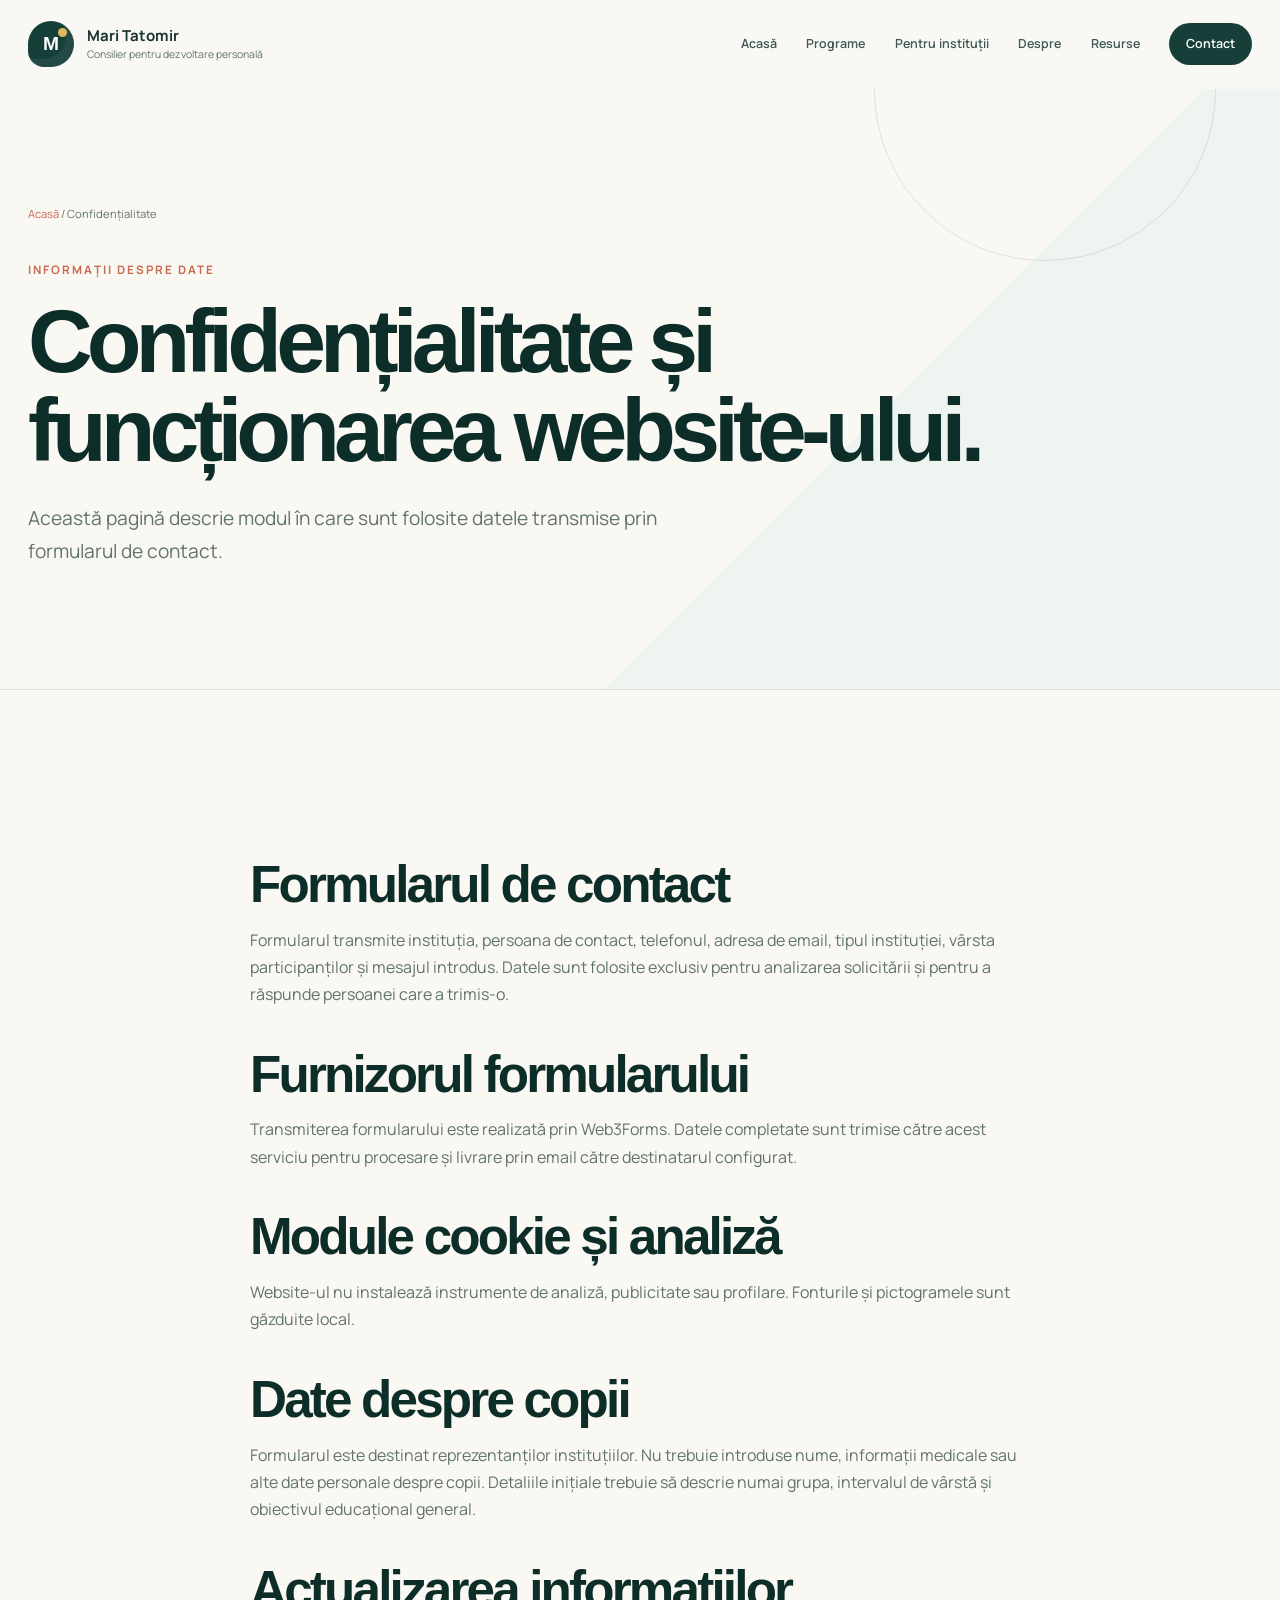
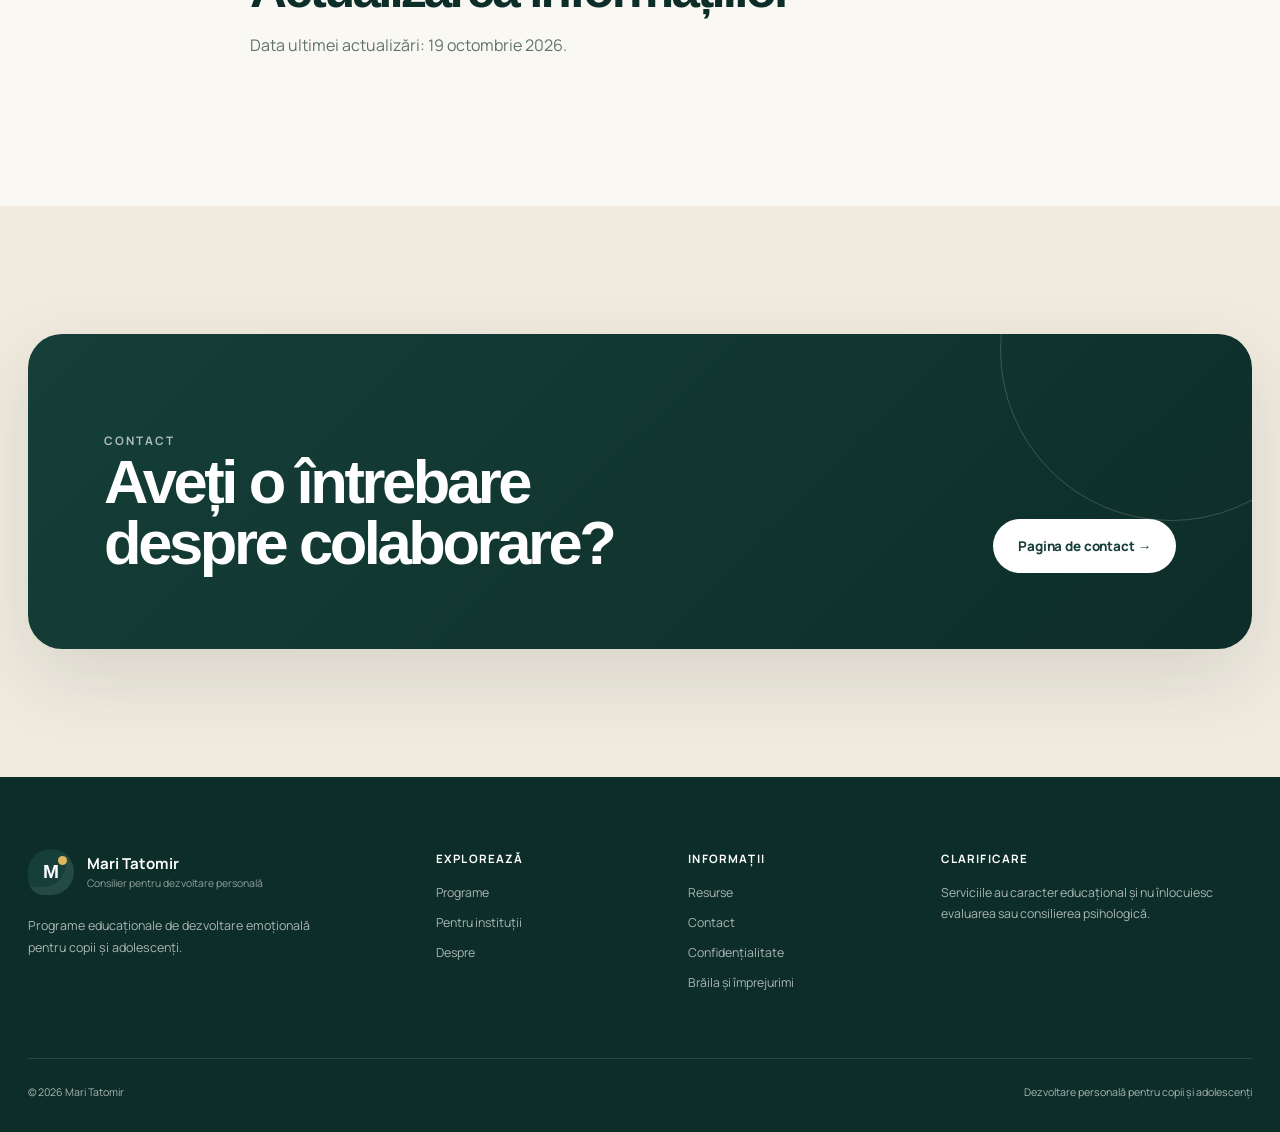
==== commit 35252045: "Refine site visuals and activate contact form" ====
--- a/confidentialitate.html
+++ b/confidentialitate.html
@@ -1,6 +1,6 @@
 <!doctype html><html lang="ro"><head><meta charset="utf-8"><meta name="viewport" content="width=device-width,initial-scale=1"><title>Confidențialitate | Mari Tatomir</title><meta name="description" content="Informații despre funcționarea formularului și prelucrarea datelor pe website-ul Mari Tatomir."><meta name="robots" content="index,follow"><meta name="theme-color" content="#153f38"><link rel="icon" href="favicon.svg" type="image/svg+xml"><link rel="stylesheet" href="styles.css"><script src="script.js" defer></script></head><body>
 <a class="skip-link" href="#continut">Sari la conținut</a><header class="site-header"><div class="wrap header-inner"><a class="brand" href="index.html"><span class="brand-mark">M</span><span><strong>Mari Tatomir</strong><small>Consilier pentru dezvoltare personală</small></span></a><button class="menu-toggle" type="button" aria-label="Deschide meniul" aria-expanded="false"><span></span><span></span><span></span></button><nav class="nav"><a href="index.html">Acasă</a><a href="programe.html">Programe</a><a href="institutii.html">Pentru instituții</a><a href="despre.html">Despre</a><a href="resurse.html">Resurse</a><a class="nav-button" href="contact.html">Contact</a></nav></div></header>
-<main id="continut"><section class="page-hero"><div class="wrap reveal"><div class="breadcrumb"><a href="index.html">Acasă</a> / Confidențialitate</div><p class="eyebrow">Informații despre date</p><h1>Confidențialitate și funcționarea website-ului.</h1><p class="lead">Această pagină descrie starea actuală a website-ului static și elementele care trebuie actualizate înainte de activarea comunicării online.</p></div></section>
-<section class="section"><div class="narrow prose reveal"><h2>Formularul de contact</h2><p>În versiunea actuală, formularul de contact este demonstrativ. Datele introduse nu sunt transmise, salvate sau prelucrate de website. La apăsarea butonului este afișat numai un mesaj local în browser.</p><h2>Module cookie și analiză</h2><p>Website-ul nu instalează în prezent instrumente de analiză, publicitate sau profilare. Fonturile și pictogramele sunt găzduite local și nu generează solicitări către servicii externe.</p><h2>Activarea formularului</h2><p>Înainte ca formularul să fie conectat la email sau la un serviciu de stocare, această pagină trebuie completată cu identitatea și datele de contact ale operatorului, scopul și temeiul prelucrării, durata păstrării, destinatarii datelor și drepturile persoanelor vizate.</p><h2>Date despre copii</h2><p>Formularul este destinat reprezentanților instituțiilor. Nu trebuie introduse nume, informații medicale sau alte date personale despre copii. Detaliile inițiale trebuie să descrie numai grupa, intervalul de vârstă și obiectivul educațional general.</p><h2>Actualizarea informațiilor</h2><p>Politica finală trebuie verificată după alegerea domeniului, a furnizorului de găzduire și a mecanismului de contact. Data ultimei actualizări a acestei versiuni: 16 octombrie 2026.</p></div></section>
+<main id="continut"><section class="page-hero"><div class="wrap reveal"><div class="breadcrumb"><a href="index.html">Acasă</a> / Confidențialitate</div><p class="eyebrow">Informații despre date</p><h1>Confidențialitate și funcționarea website-ului.</h1><p class="lead">Această pagină descrie modul în care sunt folosite datele transmise prin formularul de contact.</p></div></section>
+<section class="section"><div class="narrow prose reveal"><h2>Formularul de contact</h2><p>Formularul transmite instituția, persoana de contact, telefonul, adresa de email, tipul instituției, vârsta participanților și mesajul introdus. Datele sunt folosite exclusiv pentru analizarea solicitării și pentru a răspunde persoanei care a trimis-o.</p><h2>Furnizorul formularului</h2><p>Transmiterea formularului este realizată prin Web3Forms. Datele completate sunt trimise către acest serviciu pentru procesare și livrare prin email către destinatarul configurat.</p><h2>Module cookie și analiză</h2><p>Website-ul nu instalează instrumente de analiză, publicitate sau profilare. Fonturile și pictogramele sunt găzduite local.</p><h2>Date despre copii</h2><p>Formularul este destinat reprezentanților instituțiilor. Nu trebuie introduse nume, informații medicale sau alte date personale despre copii. Detaliile inițiale trebuie să descrie numai grupa, intervalul de vârstă și obiectivul educațional general.</p><h2>Actualizarea informațiilor</h2><p>Data ultimei actualizări: 19 octombrie 2026.</p></div></section>
 <section class="section cta"><div class="wrap"><div class="cta-box"><div><p class="eyebrow">Contact</p><h2>Aveți o întrebare despre colaborare?</h2></div><a class="button" href="contact.html">Pagina de contact →</a></div></div></section></main>
 <footer class="site-footer"><div class="wrap"><div class="footer-grid"><div class="footer-brand"><a class="brand" href="index.html"><span class="brand-mark">M</span><span><strong>Mari Tatomir</strong><small>Consilier pentru dezvoltare personală</small></span></a><p>Programe educaționale de dezvoltare emoțională pentru copii și adolescenți.</p></div><div class="footer-col"><strong>Explorează</strong><a href="programe.html">Programe</a><a href="institutii.html">Pentru instituții</a><a href="despre.html">Despre</a></div><div class="footer-col"><strong>Informații</strong><a href="resurse.html">Resurse</a><a href="contact.html">Contact</a><a href="confidentialitate.html">Confidențialitate</a><span>Brăila și împrejurimi</span></div><div class="footer-col"><strong>Clarificare</strong><span>Serviciile au caracter educațional și nu înlocuiesc evaluarea sau consilierea psihologică.</span></div></div><div class="footer-bottom"><span>© <span data-year></span> Mari Tatomir</span><span>Dezvoltare personală pentru copii și adolescenți</span></div></div></footer></body></html>
--- a/styles.css
+++ b/styles.css
@@ -36,18 +36,19 @@
   --forest-deep: #0d2d28;
   --sage: #dce8df;
   --sage-soft: #eef4ef;
-  --paper: #fbfaf6;
-  --sand: #f0ebe1;
-  --clay: #c8654c;
-  --gold: #d8ad57;
+  --paper: #faf8f3;
+  --sand: #f1eadf;
+  --clay: #c96950;
+  --gold: #e0b75f;
   --ink: #18332f;
   --muted: #60736f;
-  --line: #dbe2dc;
+  --line: #d9dfd8;
   --white: #fff;
   --display: "Bricolage Grotesque", Arial, sans-serif;
   --sans: "Manrope", Arial, sans-serif;
-  --shadow: 0 24px 70px rgba(16, 54, 47, 0.11);
-  --radius: 22px;
+  --shadow: 0 28px 80px rgba(16, 54, 47, 0.12);
+  --shadow-soft: 0 16px 46px rgba(16, 54, 47, 0.08);
+  --radius: 28px;
 }
 
 * { box-sizing: border-box; }
@@ -56,23 +57,24 @@
   margin: 0;
   overflow-x: hidden;
   color: var(--ink);
-  background: var(--paper);
+  background: linear-gradient(180deg, #fcfbf8 0, var(--paper) 28rem);
   font-family: var(--sans);
   font-size: 16px;
   line-height: 1.7;
   -webkit-font-smoothing: antialiased;
 }
+::selection { background: var(--gold); color: var(--forest-deep); }
 img, svg { display: block; max-width: 100%; }
 a { color: inherit; text-decoration: none; }
 button, input, textarea, select { font: inherit; }
 p { margin: 0 0 1.2rem; }
 h1, h2, h3 { margin: 0; color: var(--forest-deep); font-family: var(--display); font-weight: 650; line-height: .99; text-wrap: balance; }
-h1 { font-size: clamp(3.5rem, 7.1vw, 6.9rem); letter-spacing: -0.065em; font-variation-settings: "wdth" 92; }
+h1 { font-size: clamp(3.5rem, 7vw, 6.75rem); letter-spacing: -0.066em; font-variation-settings: "wdth" 92; }
 h2 { font-size: clamp(2.55rem, 4.8vw, 4.7rem); letter-spacing: -0.055em; }
 h3 { font-size: clamp(1.5rem, 2.2vw, 2rem); letter-spacing: -0.035em; }
-.wrap { width: min(1180px, calc(100% - 48px)); margin-inline: auto; }
+.wrap { width: min(1240px, calc(100% - 56px)); margin-inline: auto; }
 .narrow { width: min(780px, calc(100% - 48px)); margin-inline: auto; }
-.section { padding: clamp(88px, 11vw, 150px) 0; }
+.section { padding: clamp(92px, 10vw, 144px) 0; }
 .section-compact { padding: clamp(64px, 8vw, 105px) 0; }
 .eyebrow { margin: 0 0 16px; color: var(--clay); font-size: .73rem; font-weight: 700; letter-spacing: .17em; text-transform: uppercase; }
 .lead { max-width: 720px; color: var(--muted); font-size: clamp(1.05rem, 1.5vw, 1.25rem); }
@@ -81,11 +83,12 @@
 .skip-link { position: fixed; top: 8px; left: 8px; z-index: 100; padding: 10px 15px; background: var(--forest-deep); color: white; transform: translateY(-150%); }
 .skip-link:focus { transform: translateY(0); }
 
-.site-header { position: sticky; z-index: 50; top: 0; border-bottom: 1px solid transparent; background: rgba(251, 250, 246, .91); backdrop-filter: blur(16px); transition: border-color .2s, box-shadow .2s; }
+.site-header { position: sticky; z-index: 50; top: 0; border-bottom: 1px solid transparent; background: rgba(250, 248, 243, .9); backdrop-filter: blur(20px); transition: border-color .2s, box-shadow .2s, background .2s; }
 .site-header.is-scrolled { border-color: var(--line); box-shadow: 0 5px 28px rgba(16,54,47,.06); }
-.header-inner { display: flex; min-height: 82px; align-items: center; justify-content: space-between; gap: 32px; }
+.header-inner { display: flex; min-height: 88px; align-items: center; justify-content: space-between; gap: 32px; }
 .brand { display: flex; align-items: center; gap: 13px; line-height: 1.15; }
-.brand-mark { display: grid; width: 44px; height: 44px; place-items: center; border-radius: 50%; background: var(--forest); color: white; font-family: var(--display); font-size: 1.2rem; font-weight: 700; }
+.brand-mark { position: relative; display: grid; width: 46px; height: 46px; place-items: center; overflow: hidden; border-radius: 50% 50% 50% 16px; background: var(--forest); color: white; font-family: var(--display); font-size: 1.2rem; font-weight: 700; box-shadow: inset -8px -8px 0 rgba(255,255,255,.06); }
+.brand-mark::after { content: ""; position: absolute; width: 9px; height: 9px; right: 7px; top: 7px; border-radius: 50%; background: var(--gold); }
 .brand strong, .brand small { display: block; }
 .brand strong { font-size: .94rem; }
 .brand small { margin-top: 5px; color: var(--muted); font-size: .65rem; }
@@ -97,7 +100,7 @@
 .menu-toggle { display: none; width: 44px; height: 44px; padding: 10px; border: 1px solid var(--line); border-radius: 50%; background: white; cursor: pointer; }
 .menu-toggle span { display: block; width: 20px; height: 1.5px; margin: 5px auto; background: var(--ink); }
 
-.button { display: inline-flex; min-height: 52px; padding: 12px 22px; align-items: center; justify-content: center; gap: 9px; border: 1px solid transparent; border-radius: 99px; cursor: pointer; font-size: .86rem; font-weight: 700; transition: transform .18s, box-shadow .18s, background .18s; }
+.button { display: inline-flex; min-height: 54px; padding: 13px 24px; align-items: center; justify-content: center; gap: 9px; border: 1px solid transparent; border-radius: 99px; cursor: pointer; font-size: .84rem; font-weight: 750; letter-spacing: -.01em; transition: transform .18s, box-shadow .18s, background .18s; }
 .button:hover { transform: translateY(-2px); }
 .button-primary { background: var(--forest); color: white; box-shadow: 0 12px 30px rgba(21,63,56,.2); }
 .button-primary:hover { background: var(--forest-deep); box-shadow: 0 16px 34px rgba(21,63,56,.25); }
@@ -106,45 +109,45 @@
 .text-link::after { content: "→"; transition: transform .18s; }
 .text-link:hover::after { transform: translateX(4px); }
 
-.hero { position: relative; overflow: hidden; padding: clamp(78px, 10vw, 138px) 0 clamp(95px, 12vw, 170px); }
-.hero::before { content: ""; position: absolute; top: -260px; left: 52%; width: 620px; height: 620px; border-radius: 50%; background: var(--sage-soft); z-index: -1; }
-.hero-grid { display: grid; grid-template-columns: minmax(0, 1.06fr) minmax(360px, .72fr); gap: clamp(60px, 10vw, 140px); align-items: center; }
-.hero h1 { max-width: 850px; }
+.hero { position: relative; overflow: hidden; padding: clamp(74px, 8vw, 118px) 0 clamp(90px, 10vw, 140px); }
+.hero::before { content: ""; position: absolute; top: -350px; right: -170px; width: 820px; height: 820px; border-radius: 50%; background: radial-gradient(circle at 45% 55%, var(--sage) 0 35%, var(--sage-soft) 36% 68%, transparent 69%); z-index: -1; opacity: .72; }
+.hero::after { content: ""; position: absolute; left: -110px; bottom: -180px; width: 330px; height: 330px; border: 1px solid var(--line); border-radius: 50%; z-index: -1; }
+.hero-grid { display: grid; grid-template-columns: minmax(0, 1fr) minmax(420px, .86fr); gap: clamp(52px, 7vw, 104px); align-items: center; }
+.hero h1 { max-width: 790px; }
 .hero .lead { margin: 30px 0 34px; }
+.hero-copy { position: relative; z-index: 2; }
 .hero-actions { display: flex; flex-wrap: wrap; gap: 12px; }
 .proof-row { display: flex; flex-wrap: wrap; gap: 13px 25px; margin-top: 34px; color: var(--muted); font-size: .76rem; }
 .proof-row span::before { content: ""; display: inline-block; width: 6px; height: 6px; margin: 0 9px 1px 0; border-radius: 50%; background: var(--clay); }
-.hero-art { position: relative; min-height: 520px; }
-.arch { position: absolute; inset: 0 7% 0 2%; overflow: hidden; border-radius: 240px 240px 24px 24px; background: var(--sage); }
-.arch::before, .arch::after { content: ""; position: absolute; border-radius: 50%; }
-.arch::before { width: 360px; height: 360px; right: -125px; top: 95px; border: 1px solid rgba(21,63,56,.22); }
-.arch::after { width: 210px; height: 210px; left: -75px; bottom: -55px; background: var(--gold); opacity: .78; }
-.art-card { position: absolute; z-index: 2; right: 0; bottom: 42px; width: 82%; padding: 32px; border: 1px solid rgba(255,255,255,.85); border-radius: 21px; background: rgba(255,255,255,.88); box-shadow: var(--shadow); backdrop-filter: blur(12px); }
-.art-card p { margin: 0; font-family: var(--display); font-size: 1.45rem; font-weight: 600; line-height: 1.22; letter-spacing: -.03em; }
-.art-kicker { display: block; margin-bottom: 28px; color: var(--clay); font-size: .66rem; font-weight: 700; letter-spacing: .14em; text-transform: uppercase; }
-.orbit { position: absolute; z-index: 3; display: grid; width: 82px; height: 82px; place-items: center; border: 6px solid var(--paper); border-radius: 50%; box-shadow: 0 12px 35px rgba(21,63,56,.14); }
-.orbit .icon { width: 34px; height: 34px; stroke-width: 1.7; }
-.orbit-a { top: 73px; left: -13px; background: var(--gold); transform: rotate(-8deg); }
-.orbit-b { top: 150px; right: 6px; background: var(--clay); color: white; transform: rotate(7deg); }
-
-.trust-bar { border-block: 1px solid var(--line); background: white; }
+.hero-visual { position: relative; margin: 0; padding: clamp(22px, 3vw, 38px); border: 1px solid rgba(21,63,56,.12); border-radius: 48% 48% 30px 30px; background: rgba(255,255,255,.7); box-shadow: var(--shadow); }
+.hero-visual::before { content: ""; position: absolute; inset: 16px; border: 1px dashed rgba(21,63,56,.16); border-radius: inherit; pointer-events: none; }
+.hero-visual img { position: relative; width: 100%; aspect-ratio: 31 / 34; object-fit: contain; }
+.hero-visual figcaption { position: absolute; right: -18px; bottom: 28px; width: min(330px, 78%); padding: 24px 26px; border: 1px solid rgba(255,255,255,.9); border-radius: 20px; background: rgba(255,255,255,.92); box-shadow: var(--shadow-soft); backdrop-filter: blur(14px); }
+.hero-visual figcaption span { display: block; margin-bottom: 7px; color: var(--clay); font-size: .65rem; font-weight: 800; letter-spacing: .15em; text-transform: uppercase; }
+.hero-visual figcaption strong { display: block; font-family: var(--display); font-size: 1.23rem; line-height: 1.22; letter-spacing: -.03em; }
+
+.trust-bar { border-block: 1px solid var(--line); background: rgba(255,255,255,.78); box-shadow: 0 12px 45px rgba(16,54,47,.035); }
 .trust-inner { display: grid; grid-template-columns: auto repeat(3, 1fr); min-height: 104px; align-items: center; }
 .trust-label { padding-right: 36px; color: var(--muted); font-size: .7rem; letter-spacing: .12em; text-transform: uppercase; }
 .trust-item { height: 100%; padding: 0 28px; border-left: 1px solid var(--line); display: flex; align-items: center; gap: 13px; font-family: var(--display); font-size: 1.02rem; font-weight: 600; }
 .trust-item .icon { color: var(--clay); }
 
-.cards-3 { display: grid; grid-template-columns: repeat(3, 1fr); gap: 18px; }
-.service-card { min-height: 360px; padding: 30px; border: 1px solid var(--line); border-radius: var(--radius); background: white; transition: transform .2s, box-shadow .2s; }
+.cards-3 { display: grid; grid-template-columns: repeat(3, 1fr); gap: 22px; }
+.service-card { min-height: 500px; overflow: hidden; padding: 18px 28px 30px; border: 1px solid var(--line); border-radius: var(--radius); background: rgba(255,255,255,.84); box-shadow: 0 10px 34px rgba(16,54,47,.04); transition: transform .25s, box-shadow .25s, border-color .25s; }
 .service-card:hover { transform: translateY(-6px); box-shadow: var(--shadow); }
-.card-index { display: block; margin-bottom: 78px; color: var(--clay); font-size: .72rem; font-weight: 700; letter-spacing: .12em; }
-.card-top { display: flex; margin-bottom: 68px; align-items: center; justify-content: space-between; gap: 20px; }
+.service-illustration { height: 190px; margin: -4px -12px 20px; overflow: hidden; border-radius: 20px; }
+.service-illustration img { width: 100%; height: 100%; object-fit: contain; transition: transform .35s ease; }
+.service-card:hover .service-illustration img { transform: scale(1.025); }
+.card-index { display: block; color: var(--clay); font-size: .69rem; font-weight: 800; letter-spacing: .13em; }
+.card-top { display: flex; margin-bottom: 22px; align-items: center; justify-content: space-between; gap: 20px; }
 .card-top .card-index { margin: 0; }
 .card-icon { display: grid; width: 50px; height: 50px; place-items: center; border-radius: 15px; background: var(--sage-soft); color: var(--forest); }
 .card-icon .icon { width: 25px; height: 25px; }
 .service-card p { color: var(--muted); font-size: .9rem; }
 .service-card .text-link { margin-top: 16px; }
 
-.dark-section { background: var(--forest-deep); color: white; }
+.dark-section { position: relative; overflow: hidden; background: var(--forest-deep); color: white; }
+.dark-section::before { content: ""; position: absolute; width: 540px; height: 540px; top: -310px; right: -90px; border: 1px solid rgba(255,255,255,.1); border-radius: 50%; }
 .dark-section h2, .dark-section h3 { color: white; }
 .dark-section .lead { color: rgba(255,255,255,.65); }
 .skills-grid { display: grid; grid-template-columns: repeat(2, 1fr); gap: 1px; border: 1px solid rgba(255,255,255,.14); background: rgba(255,255,255,.14); }
@@ -155,6 +158,8 @@
 
 .split { display: grid; grid-template-columns: minmax(300px, .82fr) minmax(0, 1.18fr); gap: clamp(55px, 9vw, 125px); align-items: start; }
 .sticky-copy { position: sticky; top: 125px; }
+.process-illustration { width: min(440px, 100%); margin: 34px 0 20px; border-radius: 22px; }
+.process-illustration-dark { padding: 12px; background: rgba(255,255,255,.94); }
 .steps { border-top: 1px solid var(--line); }
 .step { display: grid; grid-template-columns: 54px 1fr; gap: 20px; padding: 29px 0; border-bottom: 1px solid var(--line); }
 .step > span { display: grid; width: 42px; height: 42px; place-items: center; border-radius: 13px; background: var(--sage-soft); color: var(--forest); }
@@ -163,7 +168,8 @@
 .step h3 { margin-bottom: 8px; font-size: 1.45rem; }
 .step p { margin: 0; color: var(--muted); font-size: .9rem; }
 
-.quote-section { background: var(--sage); }
+.quote-section { position: relative; overflow: hidden; background: linear-gradient(135deg, var(--sage), #edf1e3); }
+.quote-section::before { content: ""; position: absolute; width: 280px; height: 280px; left: -120px; top: -130px; border: 1px solid rgba(21,63,56,.12); border-radius: 50%; }
 .quote { max-width: 950px; margin: 0 auto; text-align: center; }
 .quote-mark { color: var(--clay); font-family: var(--display); font-size: 4rem; line-height: .5; }
 .quote blockquote { margin: 25px 0 22px; font-family: var(--display); font-size: clamp(2.2rem, 4.5vw, 4.6rem); font-weight: 600; line-height: 1.04; letter-spacing: -.055em; text-wrap: balance; }
@@ -178,13 +184,14 @@
 .faq details p { max-width: 760px; padding: 0 0 26px; color: var(--muted); font-size: .92rem; }
 
 .cta { background: var(--sand); }
-.cta-box { position: relative; overflow: hidden; display: grid; grid-template-columns: minmax(0, 1fr) auto; gap: 50px; padding: clamp(38px, 6vw, 72px); align-items: end; border-radius: 28px; background: var(--forest); color: white; }
+.cta-box { position: relative; overflow: hidden; display: grid; grid-template-columns: minmax(0, 1fr) auto; gap: 50px; padding: clamp(42px, 6vw, 76px); align-items: end; border-radius: 34px; background: linear-gradient(135deg, var(--forest), var(--forest-deep)); color: white; box-shadow: var(--shadow); }
 .cta-box::after { content: ""; position: absolute; right: -90px; top: -155px; width: 340px; height: 340px; border: 1px solid rgba(255,255,255,.18); border-radius: 50%; }
 .cta-box h2 { max-width: 800px; color: white; }
 .cta-box p { max-width: 680px; margin: 22px 0 0; color: rgba(255,255,255,.66); }
 .cta-box .button { position: relative; z-index: 2; background: white; color: var(--forest); }
 
-.page-hero { padding: clamp(80px, 10vw, 140px) 0 clamp(70px, 8vw, 115px); border-bottom: 1px solid var(--line); background: linear-gradient(135deg, var(--paper) 0 62%, var(--sage-soft) 62%); }
+.page-hero { position: relative; overflow: hidden; padding: clamp(82px, 9vw, 132px) 0 clamp(74px, 8vw, 112px); border-bottom: 1px solid var(--line); background: linear-gradient(135deg, var(--paper) 0 64%, var(--sage-soft) 64%); }
+.page-hero::after { content: ""; position: absolute; width: 340px; height: 340px; right: 5vw; top: -170px; border: 1px solid rgba(21,63,56,.12); border-radius: 50%; }
 .page-hero h1 { max-width: 1000px; font-size: clamp(3.4rem, 7vw, 6.7rem); }
 .page-hero .lead { margin-top: 28px; }
 .breadcrumb { margin-bottom: 38px; color: var(--muted); font-size: .7rem; }
@@ -196,7 +203,8 @@
 .prose ul { padding-left: 20px; }
 .prose li { margin-bottom: 9px; }
 .content-grid { display: grid; grid-template-columns: minmax(0, 1fr) 300px; gap: 90px; align-items: start; }
-.side-card { position: sticky; top: 120px; padding: 25px; border: 1px solid var(--line); border-radius: 18px; background: white; }
+.side-card { position: sticky; top: 120px; overflow: hidden; padding: 26px; border: 1px solid var(--line); border-radius: 24px; background: white; box-shadow: var(--shadow-soft); }
+.side-card-illustration { width: calc(100% + 52px); max-width: none; margin: -26px -26px 24px; background: var(--sage-soft); }
 .side-card h3 { margin-bottom: 13px; font-size: 1.35rem; }
 .side-card p { color: var(--muted); font-size: .82rem; }
 .side-card .button { width: 100%; }
@@ -204,25 +212,39 @@
 .feature-item { padding: 25px; border: 1px solid var(--line); border-radius: 16px; background: white; }
 .feature-item h3 { margin-bottom: 8px; font-size: 1.35rem; }
 .feature-item p { margin: 0; color: var(--muted); font-size: .86rem; }
-.age-section { padding: 32px 0; border-bottom: 1px solid var(--line); }
+.age-section { padding: 58px 0; border-bottom: 1px solid var(--line); scroll-margin-top: 110px; }
 .age-section:first-child { padding-top: 0; }
+.age-intro { display: grid; grid-template-columns: minmax(0, 1fr) 230px; gap: 34px; align-items: center; }
+.age-intro img { width: 100%; padding: 8px; border-radius: 24px; background: white; box-shadow: var(--shadow-soft); }
 .tag { display: inline-block; margin-bottom: 15px; padding: 5px 10px; border-radius: 99px; background: var(--sage); color: var(--forest); font-size: .68rem; font-weight: 700; }
 
 .about-grid { display: grid; grid-template-columns: minmax(330px, .72fr) minmax(0, 1.1fr); gap: clamp(55px, 9vw, 125px); align-items: center; }
-.portrait-panel { min-height: 610px; display: grid; place-content: center; border-radius: 250px 250px 24px 24px; background: var(--sage); text-align: center; }
-.portrait-panel span { color: var(--forest); font-family: var(--display); font-size: 8rem; font-weight: 700; letter-spacing: -.1em; }
-.portrait-panel small { color: var(--muted); }
+.portrait-panel { position: relative; min-height: 620px; margin: 0; }
+.portrait-panel::before { content: ""; position: absolute; inset: -18px 18px 34px -18px; border-radius: 260px 260px 30px 30px; background: var(--sage); }
+.portrait-panel img { position: relative; z-index: 1; width: 100%; height: 620px; object-fit: cover; object-position: center top; border-radius: 250px 250px 26px 26px; box-shadow: var(--shadow); }
+.portrait-panel figcaption { position: absolute; z-index: 3; left: 28px; right: 28px; bottom: 24px; padding: 18px 20px; border: 1px solid rgba(255,255,255,.75); border-radius: 16px; background: rgba(255,255,255,.88); backdrop-filter: blur(12px); }
+.portrait-panel figcaption strong, .portrait-panel figcaption span { display: block; }
+.portrait-panel figcaption strong { font-family: var(--display); font-size: 1.2rem; }
+.portrait-panel figcaption span { color: var(--muted); font-size: .7rem; }
+.portrait-panel i { position: absolute; z-index: 2; width: 84px; height: 84px; right: -20px; top: 88px; border: 8px solid var(--paper); border-radius: 50%; background: var(--gold); }
 .values { display: grid; grid-template-columns: repeat(3,1fr); gap: 18px; margin-top: 42px; }
 .value { padding-top: 18px; border-top: 2px solid var(--clay); }
 .value strong { display: block; margin-bottom: 5px; font-family: var(--display); font-size: 1.15rem; }
 .value span { color: var(--muted); font-size: .78rem; }
 
+.about-teaser { background: white; }
+.about-teaser-grid { display: grid; grid-template-columns: minmax(320px, .72fr) minmax(0, 1fr); gap: clamp(58px, 9vw, 124px); align-items: center; }
+.about-teaser-photo { position: relative; width: min(440px, 100%); margin: 0; }
+.about-teaser-photo::before { content: ""; position: absolute; inset: -16px 24px 28px -16px; border-radius: 220px 220px 26px 26px; background: var(--sage); }
+.about-teaser-photo img { position: relative; z-index: 1; width: 100%; aspect-ratio: 3 / 4; object-fit: cover; object-position: center top; border-radius: 210px 210px 22px 22px; box-shadow: var(--shadow); }
+.about-teaser-photo span { position: absolute; z-index: 2; right: -22px; top: 84px; width: 78px; height: 78px; border: 8px solid white; border-radius: 50%; background: var(--gold); }
+.about-teaser-grid .lead { margin: 26px 0 32px; }
+
 .article-grid { display: grid; grid-template-columns: repeat(3, 1fr); gap: 18px; }
-.article-card { overflow: hidden; border: 1px solid var(--line); border-radius: 20px; background: white; }
-.article-visual { height: 190px; padding: 25px; background: var(--sage); }
-.article-visual span { display: grid; width: 68px; height: 68px; place-items: center; border-radius: 50%; background: var(--gold); color: var(--forest-deep); }
-.article-visual .icon { width: 31px; height: 31px; }
-
+.article-card { overflow: hidden; border: 1px solid var(--line); border-radius: 24px; background: white; box-shadow: 0 10px 34px rgba(16,54,47,.04); transition: transform .24s, box-shadow .24s; }
+.article-card:hover { transform: translateY(-5px); box-shadow: var(--shadow-soft); }
+.article-visual { height: 210px; padding: 16px 18px 0; background: var(--sage-soft); }
+.article-visual img { width: 100%; height: 100%; object-fit: contain; }
 .icon { width: 22px; height: 22px; flex: 0 0 auto; fill: none; stroke: currentColor; stroke-width: 1.8; stroke-linecap: round; stroke-linejoin: round; }
 .icon-inline { width: 17px; height: 17px; }
 .button .icon { width: 17px; height: 17px; transition: transform .18s; }
@@ -235,19 +257,24 @@
 .article-body h3 { margin: 12px 0; }
 .article-body p { color: var(--muted); font-size: .86rem; }
 
-.contact-grid { display: grid; grid-template-columns: minmax(0, .75fr) minmax(440px, 1.1fr); gap: clamp(55px, 9vw, 125px); align-items: start; }
+.contact-grid { display: grid; grid-template-columns: minmax(0, .78fr) minmax(440px, 1.08fr); gap: clamp(55px, 8vw, 112px); align-items: start; }
+.contact-illustration { width: min(430px, 100%); margin: -38px 0 26px; }
 .contact-points { margin: 35px 0; padding: 0; list-style: none; }
 .contact-points li { display: flex; padding: 16px 0; align-items: flex-start; gap: 14px; border-bottom: 1px solid var(--line); color: var(--muted); font-size: .88rem; }
 .contact-points li > .icon { margin-top: 3px; color: var(--clay); }
 .contact-points strong { display: block; color: var(--ink); }
-.form { padding: clamp(28px, 4vw, 45px); border: 1px solid var(--line); border-radius: 22px; background: white; box-shadow: var(--shadow); }
+.form { position: relative; padding: clamp(30px, 4vw, 48px); border: 1px solid rgba(21,63,56,.13); border-radius: 28px; background: rgba(255,255,255,.9); box-shadow: var(--shadow); }
 .form-row { display: grid; grid-template-columns: 1fr 1fr; gap: 16px; }
 .form label { display: block; margin-bottom: 18px; color: var(--ink); font-size: .75rem; font-weight: 700; }
-.form input, .form textarea, .form select { width: 100%; margin-top: 7px; padding: 13px 14px; border: 1px solid var(--line); border-radius: 9px; outline: 0; background: var(--paper); color: var(--ink); }
+.form input, .form textarea, .form select { width: 100%; margin-top: 8px; padding: 14px 15px; border: 1px solid var(--line); border-radius: 12px; outline: 0; background: #fcfbf8; color: var(--ink); transition: border-color .18s, box-shadow .18s, background .18s; }
+.form input:hover, .form textarea:hover, .form select:hover { background: white; }
 .form input:focus, .form textarea:focus, .form select:focus { border-color: var(--forest); box-shadow: 0 0 0 3px rgba(21,63,56,.1); }
 .form textarea { min-height: 130px; resize: vertical; }
+.form-honeypot { position: absolute !important; width: 1px !important; height: 1px !important; overflow: hidden; clip: rect(0 0 0 0); white-space: nowrap; }
+.form .button:disabled { cursor: wait; opacity: .72; transform: none; }
 .form-note { margin: 14px 0 0; color: var(--muted); font-size: .69rem; }
 .form-status { min-height: 24px; margin: 10px 0 0; color: var(--forest); font-size: .78rem; font-weight: 700; }
+.form-status.is-error { color: #a23d32; }
 
 .site-footer { padding: 72px 0 30px; background: var(--forest-deep); color: rgba(255,255,255,.65); }
 .footer-grid { display: grid; grid-template-columns: 1.15fr repeat(2, .65fr) 1fr; gap: 50px; padding-bottom: 55px; }
@@ -269,8 +296,9 @@
   .nav > a { padding: 11px 5px; }
   .nav .nav-button { margin-top: 8px; text-align: center; }
   .menu-toggle { display: block; }
-  .hero-grid, .about-grid { grid-template-columns: 1fr; }
-  .hero-art { width: min(620px, 100%); min-height: 500px; margin: 0 auto; }
+  .hero-grid, .about-grid, .about-teaser-grid { grid-template-columns: 1fr; }
+  .hero-visual { width: min(620px, 100%); margin: 0 auto; }
+  .about-teaser-photo { margin-inline: auto; }
   .cards-3, .article-grid { grid-template-columns: 1fr 1fr; }
   .section-head { grid-template-columns: 1fr; gap: 18px; }
   .split { grid-template-columns: 1fr; }
@@ -289,21 +317,22 @@
   h2 { font-size: clamp(2.3rem, 11vw, 3.4rem); }
   .hero { padding-top: 68px; }
   .hero-grid { gap: 55px; }
-  .hero-art { min-height: 410px; }
-  .art-card { width: 90%; padding: 25px; }
-  .art-card p { font-size: 1.25rem; }
-  .orbit { width: 65px; height: 65px; }
+  .hero-visual { padding: 16px; border-radius: 46% 46% 24px 24px; }
+  .hero-visual figcaption { right: 10px; bottom: 16px; width: 82%; padding: 18px 20px; }
   .trust-inner { grid-template-columns: 1fr; padding: 18px 0; }
   .trust-label { padding: 10px 0; }
   .trust-item { min-height: 60px; padding: 10px 0; border-left: 0; border-top: 1px solid var(--line); }
   .cards-3, .article-grid, .skills-grid, .feature-list, .values { grid-template-columns: 1fr; }
-  .service-card { min-height: 300px; }
-  .card-index { margin-bottom: 52px; }
-  .card-top { margin-bottom: 48px; }
+  .service-card { min-height: auto; }
+  .service-illustration { height: 205px; }
   .skill { min-height: auto; }
   .cta-box { grid-template-columns: 1fr; align-items: start; }
   .page-hero { background: var(--paper); }
-  .portrait-panel { min-height: 450px; }
+  .portrait-panel { min-height: 500px; }
+  .portrait-panel img { height: 500px; }
+  .age-intro { grid-template-columns: 1fr; }
+  .age-intro img { width: min(300px, 100%); }
+  .contact-illustration { margin-top: -20px; }
   .form-row { grid-template-columns: 1fr; gap: 0; }
   .footer-grid { grid-template-columns: 1fr; gap: 30px; }
   .footer-bottom { flex-direction: column; }
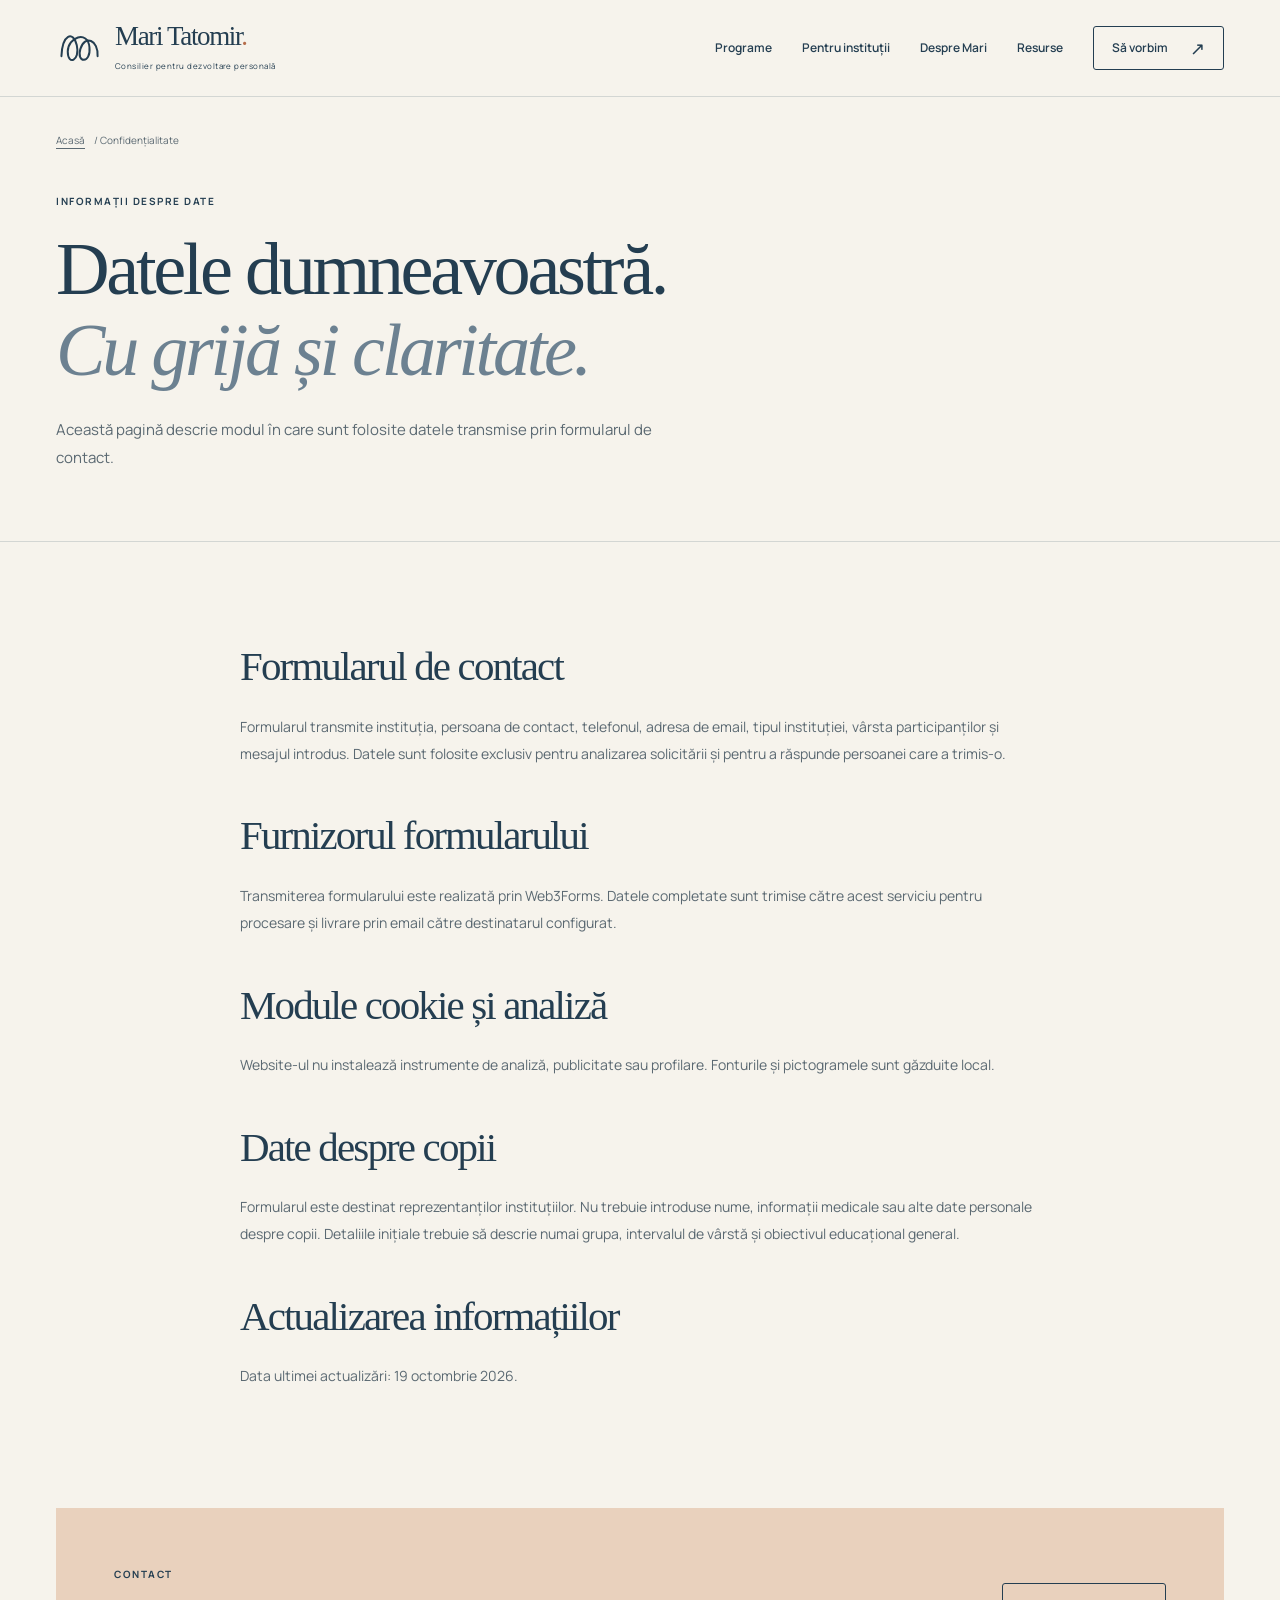
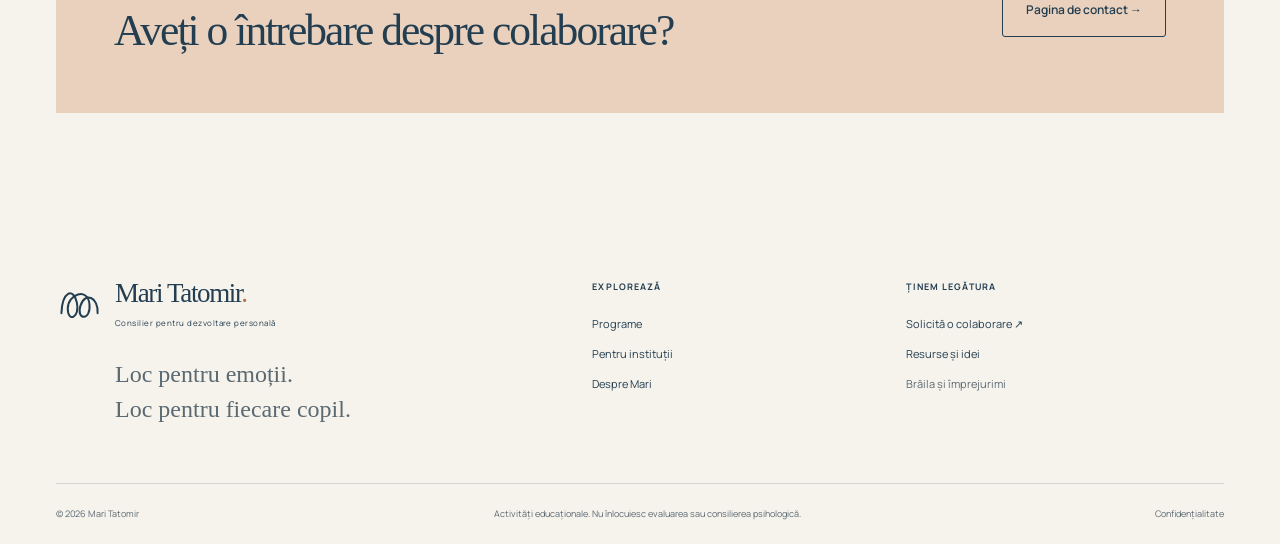
==== commit e6b3098a: "Redesign Mari Tatomir site and add production sitemap" ====
--- a/confidentialitate.html
+++ b/confidentialitate.html
@@ -1,6 +1,6 @@
-<!doctype html><html lang="ro"><head><meta charset="utf-8"><meta name="viewport" content="width=device-width,initial-scale=1"><title>Confidențialitate | Mari Tatomir</title><meta name="description" content="Informații despre funcționarea formularului și prelucrarea datelor pe website-ul Mari Tatomir."><meta name="robots" content="index,follow"><meta name="theme-color" content="#153f38"><link rel="icon" href="favicon.svg" type="image/svg+xml"><link rel="stylesheet" href="styles.css"><script src="script.js" defer></script></head><body>
-<a class="skip-link" href="#continut">Sari la conținut</a><header class="site-header"><div class="wrap header-inner"><a class="brand" href="index.html"><span class="brand-mark">M</span><span><strong>Mari Tatomir</strong><small>Consilier pentru dezvoltare personală</small></span></a><button class="menu-toggle" type="button" aria-label="Deschide meniul" aria-expanded="false"><span></span><span></span><span></span></button><nav class="nav"><a href="index.html">Acasă</a><a href="programe.html">Programe</a><a href="institutii.html">Pentru instituții</a><a href="despre.html">Despre</a><a href="resurse.html">Resurse</a><a class="nav-button" href="contact.html">Contact</a></nav></div></header>
-<main id="continut"><section class="page-hero"><div class="wrap reveal"><div class="breadcrumb"><a href="index.html">Acasă</a> / Confidențialitate</div><p class="eyebrow">Informații despre date</p><h1>Confidențialitate și funcționarea website-ului.</h1><p class="lead">Această pagină descrie modul în care sunt folosite datele transmise prin formularul de contact.</p></div></section>
-<section class="section"><div class="narrow prose reveal"><h2>Formularul de contact</h2><p>Formularul transmite instituția, persoana de contact, telefonul, adresa de email, tipul instituției, vârsta participanților și mesajul introdus. Datele sunt folosite exclusiv pentru analizarea solicitării și pentru a răspunde persoanei care a trimis-o.</p><h2>Furnizorul formularului</h2><p>Transmiterea formularului este realizată prin Web3Forms. Datele completate sunt trimise către acest serviciu pentru procesare și livrare prin email către destinatarul configurat.</p><h2>Module cookie și analiză</h2><p>Website-ul nu instalează instrumente de analiză, publicitate sau profilare. Fonturile și pictogramele sunt găzduite local.</p><h2>Date despre copii</h2><p>Formularul este destinat reprezentanților instituțiilor. Nu trebuie introduse nume, informații medicale sau alte date personale despre copii. Detaliile inițiale trebuie să descrie numai grupa, intervalul de vârstă și obiectivul educațional general.</p><h2>Actualizarea informațiilor</h2><p>Data ultimei actualizări: 19 octombrie 2026.</p></div></section>
+<!doctype html><html lang="ro"><head><meta charset="utf-8"><meta name="viewport" content="width=device-width,initial-scale=1"><title>Confidențialitate | Mari Tatomir</title><meta name="description" content="Informații despre funcționarea formularului și prelucrarea datelor pe website-ul Mari Tatomir."><meta name="robots" content="index,follow"><meta name="theme-color" content="#243e51"><link rel="icon" href="favicon.svg" type="image/svg+xml"><link rel="stylesheet" href="assets/fonts/fonts.css"><link rel="stylesheet" href="styles.css"><script src="script.js" defer></script></head><body>
+<a class="skip-link" href="#continut">Sari la conținut</a><header class="site-header"><div class="wrap header-inner"><a class="brand" href="index.html" aria-label="Mari Tatomir, pagina principală"><svg class="brand-symbol" viewBox="0 0 52 50" fill="none" aria-hidden="true"><path d="M6 34C7 10 19 5 23 22S13 45 13 29 35 5 37 24 22 42 27 26 47 16 46 34" stroke="currentColor" stroke-width="2.2" stroke-linecap="round"/></svg><span><strong>Mari Tatomir<span class="brand-dot">.</span></strong><small>Consilier pentru dezvoltare personală</small></span></a><button class="menu-toggle" type="button" aria-label="Deschide meniul" aria-expanded="false" aria-controls="main-nav"><span></span><span></span></button><nav class="nav" id="main-nav" aria-label="Navigație principală"><a href="programe.html">Programe</a><a href="institutii.html">Pentru instituții</a><a href="despre.html">Despre Mari</a><a href="resurse.html">Resurse</a><a href="contact.html" class="nav-button">Să vorbim <span aria-hidden="true">↗</span></a></nav></div></header>
+<main id="continut"><section class="page-hero"><div class="wrap"><div class="breadcrumb"><a href="index.html">Acasă</a> / Confidențialitate</div><p class="eyebrow">Informații despre date</p><h1>Datele dumneavoastră. <br><em>Cu grijă și claritate.</em></h1><p class="lead">Această pagină descrie modul în care sunt folosite datele transmise prin formularul de contact.</p></div></section>
+<section class="section"><div class="narrow prose"><h2>Formularul de contact</h2><p>Formularul transmite instituția, persoana de contact, telefonul, adresa de email, tipul instituției, vârsta participanților și mesajul introdus. Datele sunt folosite exclusiv pentru analizarea solicitării și pentru a răspunde persoanei care a trimis-o.</p><h2>Furnizorul formularului</h2><p>Transmiterea formularului este realizată prin Web3Forms. Datele completate sunt trimise către acest serviciu pentru procesare și livrare prin email către destinatarul configurat.</p><h2>Module cookie și analiză</h2><p>Website-ul nu instalează instrumente de analiză, publicitate sau profilare. Fonturile și pictogramele sunt găzduite local.</p><h2>Date despre copii</h2><p>Formularul este destinat reprezentanților instituțiilor. Nu trebuie introduse nume, informații medicale sau alte date personale despre copii. Detaliile inițiale trebuie să descrie numai grupa, intervalul de vârstă și obiectivul educațional general.</p><h2>Actualizarea informațiilor</h2><p>Data ultimei actualizări: 19 octombrie 2026.</p></div></section>
 <section class="section cta"><div class="wrap"><div class="cta-box"><div><p class="eyebrow">Contact</p><h2>Aveți o întrebare despre colaborare?</h2></div><a class="button" href="contact.html">Pagina de contact →</a></div></div></section></main>
-<footer class="site-footer"><div class="wrap"><div class="footer-grid"><div class="footer-brand"><a class="brand" href="index.html"><span class="brand-mark">M</span><span><strong>Mari Tatomir</strong><small>Consilier pentru dezvoltare personală</small></span></a><p>Programe educaționale de dezvoltare emoțională pentru copii și adolescenți.</p></div><div class="footer-col"><strong>Explorează</strong><a href="programe.html">Programe</a><a href="institutii.html">Pentru instituții</a><a href="despre.html">Despre</a></div><div class="footer-col"><strong>Informații</strong><a href="resurse.html">Resurse</a><a href="contact.html">Contact</a><a href="confidentialitate.html">Confidențialitate</a><span>Brăila și împrejurimi</span></div><div class="footer-col"><strong>Clarificare</strong><span>Serviciile au caracter educațional și nu înlocuiesc evaluarea sau consilierea psihologică.</span></div></div><div class="footer-bottom"><span>© <span data-year></span> Mari Tatomir</span><span>Dezvoltare personală pentru copii și adolescenți</span></div></div></footer></body></html>
+<footer class="site-footer"><div class="wrap"><div class="footer-grid"><div class="footer-brand"><a class="brand" href="index.html" aria-label="Mari Tatomir, pagina principală"><svg class="brand-symbol" viewBox="0 0 52 50" fill="none" aria-hidden="true"><path d="M6 34C7 10 19 5 23 22S13 45 13 29 35 5 37 24 22 42 27 26 47 16 46 34" stroke="currentColor" stroke-width="2.2" stroke-linecap="round"/></svg><span><strong>Mari Tatomir<span class="brand-dot">.</span></strong><small>Consilier pentru dezvoltare personală</small></span></a><p>Loc pentru emoții. <br>Loc pentru fiecare copil.</p></div><div class="footer-col"><strong>Explorează</strong><a href="programe.html">Programe</a><a href="institutii.html">Pentru instituții</a><a href="despre.html">Despre Mari</a></div><div class="footer-col"><strong>Ținem legătura</strong><a href="contact.html">Solicită o colaborare ↗</a><a href="resurse.html">Resurse și idei</a><span>Brăila și împrejurimi</span></div></div><div class="footer-bottom"><span>© <span data-year>2026</span> Mari Tatomir</span><p>Activități educaționale. Nu înlocuiesc evaluarea sau consilierea psihologică.</p><a href="confidentialitate.html">Confidențialitate</a></div></div></footer></body></html>
--- a/assets/fonts/fonts.css
+++ b/assets/fonts/fonts.css
@@ -0,0 +1,48 @@
+@font-face {
+  font-family: 'Fraunces';
+  font-style: italic;
+  font-weight: 400 500;
+  font-display: swap;
+  src: url(fraunces-italic-latin-ext.woff2) format('woff2');
+  unicode-range: U+0100-02BA, U+02BD-02C5, U+02C7-02CC, U+02CE-02D7, U+02DD-02FF, U+0304, U+0308, U+0329, U+1D00-1DBF, U+1E00-1E9F, U+1EF2-1EFF, U+2020, U+20A0-20AB, U+20AD-20C4, U+2113, U+2C60-2C7F, U+A720-A7FF;
+}
+@font-face {
+  font-family: 'Fraunces';
+  font-style: italic;
+  font-weight: 400 500;
+  font-display: swap;
+  src: url(fraunces-italic-latin.woff2) format('woff2');
+  unicode-range: U+0000-00FF, U+0131, U+0152-0153, U+02BB-02BC, U+02C6, U+02DA, U+02DC, U+0304, U+0308, U+0329, U+2000-206F, U+20AC, U+2122, U+2191, U+2193, U+2212, U+2215, U+FEFF, U+FFFD;
+}
+@font-face {
+  font-family: 'Fraunces';
+  font-style: normal;
+  font-weight: 400 600;
+  font-display: swap;
+  src: url(fraunces-normal-latin-ext.woff2) format('woff2');
+  unicode-range: U+0100-02BA, U+02BD-02C5, U+02C7-02CC, U+02CE-02D7, U+02DD-02FF, U+0304, U+0308, U+0329, U+1D00-1DBF, U+1E00-1E9F, U+1EF2-1EFF, U+2020, U+20A0-20AB, U+20AD-20C4, U+2113, U+2C60-2C7F, U+A720-A7FF;
+}
+@font-face {
+  font-family: 'Fraunces';
+  font-style: normal;
+  font-weight: 400 600;
+  font-display: swap;
+  src: url(fraunces-normal-latin.woff2) format('woff2');
+  unicode-range: U+0000-00FF, U+0131, U+0152-0153, U+02BB-02BC, U+02C6, U+02DA, U+02DC, U+0304, U+0308, U+0329, U+2000-206F, U+20AC, U+2122, U+2191, U+2193, U+2212, U+2215, U+FEFF, U+FFFD;
+}
+@font-face {
+  font-family: "Manrope";
+  src: url("manrope-latin-ext.woff2") format("woff2");
+  font-style: normal;
+  font-weight: 200 800;
+  font-display: swap;
+  unicode-range: U+0100-02BA,U+02BD-02C5,U+02C7-02CC,U+02CE-02D7,U+02DD-02FF,U+0304,U+0308,U+0329,U+1D00-1DBF,U+1E00-1E9F,U+1EF2-1EFF,U+2020,U+20A0-20AB,U+20AD-20C0,U+2113,U+2C60-2C7F,U+A720-A7FF;
+}
+@font-face {
+  font-family: "Manrope";
+  src: url("manrope-latin.woff2") format("woff2");
+  font-style: normal;
+  font-weight: 200 800;
+  font-display: swap;
+  unicode-range: U+0000-00FF,U+0131,U+0152-0153,U+02BB-02BC,U+02C6,U+02DA,U+02DC,U+0304,U+0308,U+0329,U+2000-206F,U+20AC,U+2122,U+2191,U+2193,U+2212,U+2215,U+FEFF,U+FFFD;
+}
--- a/styles.css
+++ b/styles.css
@@ -1,345 +1,2209 @@
-@font-face {
-  font-family: "Bricolage Grotesque";
-  src: url("assets/fonts/bricolage-grotesque-latin-ext.woff2") format("woff2");
-  font-style: normal;
-  font-weight: 200 800;
-  font-display: swap;
-  unicode-range: U+0100-02BA,U+02BD-02C5,U+02C7-02CC,U+02CE-02D7,U+02DD-02FF,U+0304,U+0308,U+0329,U+1D00-1DBF,U+1E00-1E9F,U+1EF2-1EFF,U+2020,U+20A0-20AB,U+20AD-20C0,U+2113,U+2C60-2C7F,U+A720-A7FF;
-}
-@font-face {
-  font-family: "Bricolage Grotesque";
-  src: url("assets/fonts/bricolage-grotesque-latin.woff2") format("woff2");
-  font-style: normal;
-  font-weight: 200 800;
-  font-display: swap;
-  unicode-range: U+0000-00FF,U+0131,U+0152-0153,U+02BB-02BC,U+02C6,U+02DA,U+02DC,U+0304,U+0308,U+0329,U+2000-206F,U+20AC,U+2122,U+2191,U+2193,U+2212,U+2215,U+FEFF,U+FFFD;
-}
-@font-face {
-  font-family: "Manrope";
-  src: url("assets/fonts/manrope-latin-ext.woff2") format("woff2");
-  font-style: normal;
-  font-weight: 200 800;
-  font-display: swap;
-  unicode-range: U+0100-02BA,U+02BD-02C5,U+02C7-02CC,U+02CE-02D7,U+02DD-02FF,U+0304,U+0308,U+0329,U+1D00-1DBF,U+1E00-1E9F,U+1EF2-1EFF,U+2020,U+20A0-20AB,U+20AD-20C0,U+2113,U+2C60-2C7F,U+A720-A7FF;
-}
-@font-face {
-  font-family: "Manrope";
-  src: url("assets/fonts/manrope-latin.woff2") format("woff2");
-  font-style: normal;
-  font-weight: 200 800;
-  font-display: swap;
-  unicode-range: U+0000-00FF,U+0131,U+0152-0153,U+02BB-02BC,U+02C6,U+02DA,U+02DC,U+0304,U+0308,U+0329,U+2000-206F,U+20AC,U+2122,U+2191,U+2193,U+2212,U+2215,U+FEFF,U+FFFD;
-}
-
 :root {
-  --forest: #153f38;
-  --forest-deep: #0d2d28;
-  --sage: #dce8df;
-  --sage-soft: #eef4ef;
-  --paper: #faf8f3;
-  --sand: #f1eadf;
-  --clay: #c96950;
-  --gold: #e0b75f;
-  --ink: #18332f;
-  --muted: #60736f;
-  --line: #d9dfd8;
-  --white: #fff;
-  --display: "Bricolage Grotesque", Arial, sans-serif;
-  --sans: "Manrope", Arial, sans-serif;
-  --shadow: 0 28px 80px rgba(16, 54, 47, 0.12);
-  --shadow-soft: 0 16px 46px rgba(16, 54, 47, 0.08);
-  --radius: 28px;
-}
-
-* { box-sizing: border-box; }
-html { scroll-behavior: smooth; }
+  --ink:#243e51;
+  --muted:#5b6972;
+  --paper:#f6f3ec;
+  --blue:#e1e9ef;
+  --peach:#edba94;
+  --line:#d3d6d3;
+  --display:"Fraunces",Georgia,serif;
+  --sans:"Manrope",Arial,sans-serif;
+}
+
+* {
+  box-sizing:border-box;
+}
+
+html {
+  scroll-behavior:smooth;
+  scroll-padding-top:110px;
+}
+
 body {
-  margin: 0;
-  overflow-x: hidden;
-  color: var(--ink);
-  background: linear-gradient(180deg, #fcfbf8 0, var(--paper) 28rem);
-  font-family: var(--sans);
-  font-size: 16px;
-  line-height: 1.7;
-  -webkit-font-smoothing: antialiased;
-}
-::selection { background: var(--gold); color: var(--forest-deep); }
-img, svg { display: block; max-width: 100%; }
-a { color: inherit; text-decoration: none; }
-button, input, textarea, select { font: inherit; }
-p { margin: 0 0 1.2rem; }
-h1, h2, h3 { margin: 0; color: var(--forest-deep); font-family: var(--display); font-weight: 650; line-height: .99; text-wrap: balance; }
-h1 { font-size: clamp(3.5rem, 7vw, 6.75rem); letter-spacing: -0.066em; font-variation-settings: "wdth" 92; }
-h2 { font-size: clamp(2.55rem, 4.8vw, 4.7rem); letter-spacing: -0.055em; }
-h3 { font-size: clamp(1.5rem, 2.2vw, 2rem); letter-spacing: -0.035em; }
-.wrap { width: min(1240px, calc(100% - 56px)); margin-inline: auto; }
-.narrow { width: min(780px, calc(100% - 48px)); margin-inline: auto; }
-.section { padding: clamp(92px, 10vw, 144px) 0; }
-.section-compact { padding: clamp(64px, 8vw, 105px) 0; }
-.eyebrow { margin: 0 0 16px; color: var(--clay); font-size: .73rem; font-weight: 700; letter-spacing: .17em; text-transform: uppercase; }
-.lead { max-width: 720px; color: var(--muted); font-size: clamp(1.05rem, 1.5vw, 1.25rem); }
-.section-head { display: grid; grid-template-columns: minmax(0, 1.1fr) minmax(280px, .65fr); gap: 48px; margin-bottom: 56px; align-items: end; }
-.section-head .lead { margin: 0; }
-.skip-link { position: fixed; top: 8px; left: 8px; z-index: 100; padding: 10px 15px; background: var(--forest-deep); color: white; transform: translateY(-150%); }
-.skip-link:focus { transform: translateY(0); }
-
-.site-header { position: sticky; z-index: 50; top: 0; border-bottom: 1px solid transparent; background: rgba(250, 248, 243, .9); backdrop-filter: blur(20px); transition: border-color .2s, box-shadow .2s, background .2s; }
-.site-header.is-scrolled { border-color: var(--line); box-shadow: 0 5px 28px rgba(16,54,47,.06); }
-.header-inner { display: flex; min-height: 88px; align-items: center; justify-content: space-between; gap: 32px; }
-.brand { display: flex; align-items: center; gap: 13px; line-height: 1.15; }
-.brand-mark { position: relative; display: grid; width: 46px; height: 46px; place-items: center; overflow: hidden; border-radius: 50% 50% 50% 16px; background: var(--forest); color: white; font-family: var(--display); font-size: 1.2rem; font-weight: 700; box-shadow: inset -8px -8px 0 rgba(255,255,255,.06); }
-.brand-mark::after { content: ""; position: absolute; width: 9px; height: 9px; right: 7px; top: 7px; border-radius: 50%; background: var(--gold); }
-.brand strong, .brand small { display: block; }
-.brand strong { font-size: .94rem; }
-.brand small { margin-top: 5px; color: var(--muted); font-size: .65rem; }
-.nav { display: flex; align-items: center; gap: clamp(17px, 2.3vw, 33px); }
-.nav > a { color: #3e5752; font-size: .78rem; font-weight: 600; }
-.nav > a:hover, .nav > a[aria-current="page"] { color: var(--clay); }
-.nav .nav-button { padding: 10px 17px; border-radius: 99px; background: var(--forest); color: white; }
-.nav .nav-button:hover { background: var(--forest-deep); color: white; }
-.menu-toggle { display: none; width: 44px; height: 44px; padding: 10px; border: 1px solid var(--line); border-radius: 50%; background: white; cursor: pointer; }
-.menu-toggle span { display: block; width: 20px; height: 1.5px; margin: 5px auto; background: var(--ink); }
-
-.button { display: inline-flex; min-height: 54px; padding: 13px 24px; align-items: center; justify-content: center; gap: 9px; border: 1px solid transparent; border-radius: 99px; cursor: pointer; font-size: .84rem; font-weight: 750; letter-spacing: -.01em; transition: transform .18s, box-shadow .18s, background .18s; }
-.button:hover { transform: translateY(-2px); }
-.button-primary { background: var(--forest); color: white; box-shadow: 0 12px 30px rgba(21,63,56,.2); }
-.button-primary:hover { background: var(--forest-deep); box-shadow: 0 16px 34px rgba(21,63,56,.25); }
-.button-light { border-color: var(--line); background: rgba(255,255,255,.7); color: var(--forest); }
-.text-link { display: inline-flex; align-items: center; gap: 8px; color: var(--forest); font-size: .85rem; font-weight: 700; }
-.text-link::after { content: "→"; transition: transform .18s; }
-.text-link:hover::after { transform: translateX(4px); }
-
-.hero { position: relative; overflow: hidden; padding: clamp(74px, 8vw, 118px) 0 clamp(90px, 10vw, 140px); }
-.hero::before { content: ""; position: absolute; top: -350px; right: -170px; width: 820px; height: 820px; border-radius: 50%; background: radial-gradient(circle at 45% 55%, var(--sage) 0 35%, var(--sage-soft) 36% 68%, transparent 69%); z-index: -1; opacity: .72; }
-.hero::after { content: ""; position: absolute; left: -110px; bottom: -180px; width: 330px; height: 330px; border: 1px solid var(--line); border-radius: 50%; z-index: -1; }
-.hero-grid { display: grid; grid-template-columns: minmax(0, 1fr) minmax(420px, .86fr); gap: clamp(52px, 7vw, 104px); align-items: center; }
-.hero h1 { max-width: 790px; }
-.hero .lead { margin: 30px 0 34px; }
-.hero-copy { position: relative; z-index: 2; }
-.hero-actions { display: flex; flex-wrap: wrap; gap: 12px; }
-.proof-row { display: flex; flex-wrap: wrap; gap: 13px 25px; margin-top: 34px; color: var(--muted); font-size: .76rem; }
-.proof-row span::before { content: ""; display: inline-block; width: 6px; height: 6px; margin: 0 9px 1px 0; border-radius: 50%; background: var(--clay); }
-.hero-visual { position: relative; margin: 0; padding: clamp(22px, 3vw, 38px); border: 1px solid rgba(21,63,56,.12); border-radius: 48% 48% 30px 30px; background: rgba(255,255,255,.7); box-shadow: var(--shadow); }
-.hero-visual::before { content: ""; position: absolute; inset: 16px; border: 1px dashed rgba(21,63,56,.16); border-radius: inherit; pointer-events: none; }
-.hero-visual img { position: relative; width: 100%; aspect-ratio: 31 / 34; object-fit: contain; }
-.hero-visual figcaption { position: absolute; right: -18px; bottom: 28px; width: min(330px, 78%); padding: 24px 26px; border: 1px solid rgba(255,255,255,.9); border-radius: 20px; background: rgba(255,255,255,.92); box-shadow: var(--shadow-soft); backdrop-filter: blur(14px); }
-.hero-visual figcaption span { display: block; margin-bottom: 7px; color: var(--clay); font-size: .65rem; font-weight: 800; letter-spacing: .15em; text-transform: uppercase; }
-.hero-visual figcaption strong { display: block; font-family: var(--display); font-size: 1.23rem; line-height: 1.22; letter-spacing: -.03em; }
-
-.trust-bar { border-block: 1px solid var(--line); background: rgba(255,255,255,.78); box-shadow: 0 12px 45px rgba(16,54,47,.035); }
-.trust-inner { display: grid; grid-template-columns: auto repeat(3, 1fr); min-height: 104px; align-items: center; }
-.trust-label { padding-right: 36px; color: var(--muted); font-size: .7rem; letter-spacing: .12em; text-transform: uppercase; }
-.trust-item { height: 100%; padding: 0 28px; border-left: 1px solid var(--line); display: flex; align-items: center; gap: 13px; font-family: var(--display); font-size: 1.02rem; font-weight: 600; }
-.trust-item .icon { color: var(--clay); }
-
-.cards-3 { display: grid; grid-template-columns: repeat(3, 1fr); gap: 22px; }
-.service-card { min-height: 500px; overflow: hidden; padding: 18px 28px 30px; border: 1px solid var(--line); border-radius: var(--radius); background: rgba(255,255,255,.84); box-shadow: 0 10px 34px rgba(16,54,47,.04); transition: transform .25s, box-shadow .25s, border-color .25s; }
-.service-card:hover { transform: translateY(-6px); box-shadow: var(--shadow); }
-.service-illustration { height: 190px; margin: -4px -12px 20px; overflow: hidden; border-radius: 20px; }
-.service-illustration img { width: 100%; height: 100%; object-fit: contain; transition: transform .35s ease; }
-.service-card:hover .service-illustration img { transform: scale(1.025); }
-.card-index { display: block; color: var(--clay); font-size: .69rem; font-weight: 800; letter-spacing: .13em; }
-.card-top { display: flex; margin-bottom: 22px; align-items: center; justify-content: space-between; gap: 20px; }
-.card-top .card-index { margin: 0; }
-.card-icon { display: grid; width: 50px; height: 50px; place-items: center; border-radius: 15px; background: var(--sage-soft); color: var(--forest); }
-.card-icon .icon { width: 25px; height: 25px; }
-.service-card p { color: var(--muted); font-size: .9rem; }
-.service-card .text-link { margin-top: 16px; }
-
-.dark-section { position: relative; overflow: hidden; background: var(--forest-deep); color: white; }
-.dark-section::before { content: ""; position: absolute; width: 540px; height: 540px; top: -310px; right: -90px; border: 1px solid rgba(255,255,255,.1); border-radius: 50%; }
-.dark-section h2, .dark-section h3 { color: white; }
-.dark-section .lead { color: rgba(255,255,255,.65); }
-.skills-grid { display: grid; grid-template-columns: repeat(2, 1fr); gap: 1px; border: 1px solid rgba(255,255,255,.14); background: rgba(255,255,255,.14); }
-.skill { min-height: 230px; padding: 34px; background: var(--forest-deep); }
-.skill-number { display: inline-grid; width: 46px; height: 46px; margin-bottom: 38px; place-items: center; border-radius: 50%; background: var(--gold); color: var(--forest-deep); }
-.skill-number .icon { width: 23px; height: 23px; }
-.skill p { max-width: 480px; color: rgba(255,255,255,.63); font-size: .9rem; }
-
-.split { display: grid; grid-template-columns: minmax(300px, .82fr) minmax(0, 1.18fr); gap: clamp(55px, 9vw, 125px); align-items: start; }
-.sticky-copy { position: sticky; top: 125px; }
-.process-illustration { width: min(440px, 100%); margin: 34px 0 20px; border-radius: 22px; }
-.process-illustration-dark { padding: 12px; background: rgba(255,255,255,.94); }
-.steps { border-top: 1px solid var(--line); }
-.step { display: grid; grid-template-columns: 54px 1fr; gap: 20px; padding: 29px 0; border-bottom: 1px solid var(--line); }
-.step > span { display: grid; width: 42px; height: 42px; place-items: center; border-radius: 13px; background: var(--sage-soft); color: var(--forest); }
-.dark-section .step > span { background: rgba(255,255,255,.1); color: var(--gold); }
-.step > span .icon { width: 21px; height: 21px; }
-.step h3 { margin-bottom: 8px; font-size: 1.45rem; }
-.step p { margin: 0; color: var(--muted); font-size: .9rem; }
-
-.quote-section { position: relative; overflow: hidden; background: linear-gradient(135deg, var(--sage), #edf1e3); }
-.quote-section::before { content: ""; position: absolute; width: 280px; height: 280px; left: -120px; top: -130px; border: 1px solid rgba(21,63,56,.12); border-radius: 50%; }
-.quote { max-width: 950px; margin: 0 auto; text-align: center; }
-.quote-mark { color: var(--clay); font-family: var(--display); font-size: 4rem; line-height: .5; }
-.quote blockquote { margin: 25px 0 22px; font-family: var(--display); font-size: clamp(2.2rem, 4.5vw, 4.6rem); font-weight: 600; line-height: 1.04; letter-spacing: -.055em; text-wrap: balance; }
-.quote cite { color: var(--muted); font-size: .78rem; font-style: normal; }
-
-.faq { border-top: 1px solid var(--line); }
-.faq details { border-bottom: 1px solid var(--line); }
-.faq summary { display: flex; padding: 25px 0; align-items: center; justify-content: space-between; gap: 24px; cursor: pointer; list-style: none; font-family: var(--display); font-size: 1.25rem; font-weight: 600; letter-spacing: -.025em; }
-.faq summary::-webkit-details-marker { display: none; }
-.faq summary::after { content: "+"; color: var(--clay); font-family: var(--sans); font-size: 1.4rem; }
-.faq details[open] summary::after { content: "−"; }
-.faq details p { max-width: 760px; padding: 0 0 26px; color: var(--muted); font-size: .92rem; }
-
-.cta { background: var(--sand); }
-.cta-box { position: relative; overflow: hidden; display: grid; grid-template-columns: minmax(0, 1fr) auto; gap: 50px; padding: clamp(42px, 6vw, 76px); align-items: end; border-radius: 34px; background: linear-gradient(135deg, var(--forest), var(--forest-deep)); color: white; box-shadow: var(--shadow); }
-.cta-box::after { content: ""; position: absolute; right: -90px; top: -155px; width: 340px; height: 340px; border: 1px solid rgba(255,255,255,.18); border-radius: 50%; }
-.cta-box h2 { max-width: 800px; color: white; }
-.cta-box p { max-width: 680px; margin: 22px 0 0; color: rgba(255,255,255,.66); }
-.cta-box .button { position: relative; z-index: 2; background: white; color: var(--forest); }
-
-.page-hero { position: relative; overflow: hidden; padding: clamp(82px, 9vw, 132px) 0 clamp(74px, 8vw, 112px); border-bottom: 1px solid var(--line); background: linear-gradient(135deg, var(--paper) 0 64%, var(--sage-soft) 64%); }
-.page-hero::after { content: ""; position: absolute; width: 340px; height: 340px; right: 5vw; top: -170px; border: 1px solid rgba(21,63,56,.12); border-radius: 50%; }
-.page-hero h1 { max-width: 1000px; font-size: clamp(3.4rem, 7vw, 6.7rem); }
-.page-hero .lead { margin-top: 28px; }
-.breadcrumb { margin-bottom: 38px; color: var(--muted); font-size: .7rem; }
-.breadcrumb a { color: var(--clay); }
-.prose { color: var(--muted); }
-.prose h2, .prose h3 { margin: 2.6rem 0 1rem; color: var(--forest-deep); }
-.prose h2 { font-size: clamp(2.1rem, 4vw, 3.4rem); }
-.prose h3 { font-size: 1.6rem; }
-.prose ul { padding-left: 20px; }
-.prose li { margin-bottom: 9px; }
-.content-grid { display: grid; grid-template-columns: minmax(0, 1fr) 300px; gap: 90px; align-items: start; }
-.side-card { position: sticky; top: 120px; overflow: hidden; padding: 26px; border: 1px solid var(--line); border-radius: 24px; background: white; box-shadow: var(--shadow-soft); }
-.side-card-illustration { width: calc(100% + 52px); max-width: none; margin: -26px -26px 24px; background: var(--sage-soft); }
-.side-card h3 { margin-bottom: 13px; font-size: 1.35rem; }
-.side-card p { color: var(--muted); font-size: .82rem; }
-.side-card .button { width: 100%; }
-.feature-list { display: grid; grid-template-columns: repeat(2, 1fr); gap: 16px; margin: 36px 0; }
-.feature-item { padding: 25px; border: 1px solid var(--line); border-radius: 16px; background: white; }
-.feature-item h3 { margin-bottom: 8px; font-size: 1.35rem; }
-.feature-item p { margin: 0; color: var(--muted); font-size: .86rem; }
-.age-section { padding: 58px 0; border-bottom: 1px solid var(--line); scroll-margin-top: 110px; }
-.age-section:first-child { padding-top: 0; }
-.age-intro { display: grid; grid-template-columns: minmax(0, 1fr) 230px; gap: 34px; align-items: center; }
-.age-intro img { width: 100%; padding: 8px; border-radius: 24px; background: white; box-shadow: var(--shadow-soft); }
-.tag { display: inline-block; margin-bottom: 15px; padding: 5px 10px; border-radius: 99px; background: var(--sage); color: var(--forest); font-size: .68rem; font-weight: 700; }
-
-.about-grid { display: grid; grid-template-columns: minmax(330px, .72fr) minmax(0, 1.1fr); gap: clamp(55px, 9vw, 125px); align-items: center; }
-.portrait-panel { position: relative; min-height: 620px; margin: 0; }
-.portrait-panel::before { content: ""; position: absolute; inset: -18px 18px 34px -18px; border-radius: 260px 260px 30px 30px; background: var(--sage); }
-.portrait-panel img { position: relative; z-index: 1; width: 100%; height: 620px; object-fit: cover; object-position: center top; border-radius: 250px 250px 26px 26px; box-shadow: var(--shadow); }
-.portrait-panel figcaption { position: absolute; z-index: 3; left: 28px; right: 28px; bottom: 24px; padding: 18px 20px; border: 1px solid rgba(255,255,255,.75); border-radius: 16px; background: rgba(255,255,255,.88); backdrop-filter: blur(12px); }
-.portrait-panel figcaption strong, .portrait-panel figcaption span { display: block; }
-.portrait-panel figcaption strong { font-family: var(--display); font-size: 1.2rem; }
-.portrait-panel figcaption span { color: var(--muted); font-size: .7rem; }
-.portrait-panel i { position: absolute; z-index: 2; width: 84px; height: 84px; right: -20px; top: 88px; border: 8px solid var(--paper); border-radius: 50%; background: var(--gold); }
-.values { display: grid; grid-template-columns: repeat(3,1fr); gap: 18px; margin-top: 42px; }
-.value { padding-top: 18px; border-top: 2px solid var(--clay); }
-.value strong { display: block; margin-bottom: 5px; font-family: var(--display); font-size: 1.15rem; }
-.value span { color: var(--muted); font-size: .78rem; }
-
-.about-teaser { background: white; }
-.about-teaser-grid { display: grid; grid-template-columns: minmax(320px, .72fr) minmax(0, 1fr); gap: clamp(58px, 9vw, 124px); align-items: center; }
-.about-teaser-photo { position: relative; width: min(440px, 100%); margin: 0; }
-.about-teaser-photo::before { content: ""; position: absolute; inset: -16px 24px 28px -16px; border-radius: 220px 220px 26px 26px; background: var(--sage); }
-.about-teaser-photo img { position: relative; z-index: 1; width: 100%; aspect-ratio: 3 / 4; object-fit: cover; object-position: center top; border-radius: 210px 210px 22px 22px; box-shadow: var(--shadow); }
-.about-teaser-photo span { position: absolute; z-index: 2; right: -22px; top: 84px; width: 78px; height: 78px; border: 8px solid white; border-radius: 50%; background: var(--gold); }
-.about-teaser-grid .lead { margin: 26px 0 32px; }
-
-.article-grid { display: grid; grid-template-columns: repeat(3, 1fr); gap: 18px; }
-.article-card { overflow: hidden; border: 1px solid var(--line); border-radius: 24px; background: white; box-shadow: 0 10px 34px rgba(16,54,47,.04); transition: transform .24s, box-shadow .24s; }
-.article-card:hover { transform: translateY(-5px); box-shadow: var(--shadow-soft); }
-.article-visual { height: 210px; padding: 16px 18px 0; background: var(--sage-soft); }
-.article-visual img { width: 100%; height: 100%; object-fit: contain; }
-.icon { width: 22px; height: 22px; flex: 0 0 auto; fill: none; stroke: currentColor; stroke-width: 1.8; stroke-linecap: round; stroke-linejoin: round; }
-.icon-inline { width: 17px; height: 17px; }
-.button .icon { width: 17px; height: 17px; transition: transform .18s; }
-.button:hover .icon { transform: translateX(3px); }
-.feature-icon { display: grid; width: 48px; height: 48px; margin-bottom: 28px; place-items: center; border-radius: 14px; background: var(--sage-soft); color: var(--forest); }
-.feature-icon .icon { width: 24px; height: 24px; }
-.quote-section .feature-icon { background: rgba(255,255,255,.64); }
-.article-body { padding: 27px; }
-.article-body small { color: var(--clay); font-size: .67rem; font-weight: 700; letter-spacing: .1em; text-transform: uppercase; }
-.article-body h3 { margin: 12px 0; }
-.article-body p { color: var(--muted); font-size: .86rem; }
-
-.contact-grid { display: grid; grid-template-columns: minmax(0, .78fr) minmax(440px, 1.08fr); gap: clamp(55px, 8vw, 112px); align-items: start; }
-.contact-illustration { width: min(430px, 100%); margin: -38px 0 26px; }
-.contact-points { margin: 35px 0; padding: 0; list-style: none; }
-.contact-points li { display: flex; padding: 16px 0; align-items: flex-start; gap: 14px; border-bottom: 1px solid var(--line); color: var(--muted); font-size: .88rem; }
-.contact-points li > .icon { margin-top: 3px; color: var(--clay); }
-.contact-points strong { display: block; color: var(--ink); }
-.form { position: relative; padding: clamp(30px, 4vw, 48px); border: 1px solid rgba(21,63,56,.13); border-radius: 28px; background: rgba(255,255,255,.9); box-shadow: var(--shadow); }
-.form-row { display: grid; grid-template-columns: 1fr 1fr; gap: 16px; }
-.form label { display: block; margin-bottom: 18px; color: var(--ink); font-size: .75rem; font-weight: 700; }
-.form input, .form textarea, .form select { width: 100%; margin-top: 8px; padding: 14px 15px; border: 1px solid var(--line); border-radius: 12px; outline: 0; background: #fcfbf8; color: var(--ink); transition: border-color .18s, box-shadow .18s, background .18s; }
-.form input:hover, .form textarea:hover, .form select:hover { background: white; }
-.form input:focus, .form textarea:focus, .form select:focus { border-color: var(--forest); box-shadow: 0 0 0 3px rgba(21,63,56,.1); }
-.form textarea { min-height: 130px; resize: vertical; }
-.form-honeypot { position: absolute !important; width: 1px !important; height: 1px !important; overflow: hidden; clip: rect(0 0 0 0); white-space: nowrap; }
-.form .button:disabled { cursor: wait; opacity: .72; transform: none; }
-.form-note { margin: 14px 0 0; color: var(--muted); font-size: .69rem; }
-.form-status { min-height: 24px; margin: 10px 0 0; color: var(--forest); font-size: .78rem; font-weight: 700; }
-.form-status.is-error { color: #a23d32; }
-
-.site-footer { padding: 72px 0 30px; background: var(--forest-deep); color: rgba(255,255,255,.65); }
-.footer-grid { display: grid; grid-template-columns: 1.15fr repeat(2, .65fr) 1fr; gap: 50px; padding-bottom: 55px; }
-.footer-brand { max-width: 320px; }
-.footer-brand .brand strong { color: white; }
-.footer-brand .brand small { color: rgba(255,255,255,.55); }
-.footer-brand > p { margin-top: 20px; font-size: .78rem; }
-.footer-col strong { display: block; margin-bottom: 14px; color: white; font-size: .72rem; letter-spacing: .1em; text-transform: uppercase; }
-.footer-col a, .footer-col span { display: block; margin: 9px 0; font-size: .77rem; }
-.footer-col a:hover { color: white; }
-.footer-bottom { display: flex; padding-top: 25px; border-top: 1px solid rgba(255,255,255,.12); justify-content: space-between; gap: 30px; font-size: .66rem; }
-
-.reveal { opacity: 0; transform: translateY(18px); transition: opacity .65s ease, transform .65s ease; }
-.reveal.visible { opacity: 1; transform: none; }
-
-@media (max-width: 960px) {
-  .nav { position: absolute; top: 81px; left: 0; right: 0; display: none; padding: 18px 24px 25px; align-items: stretch; flex-direction: column; gap: 2px; border-bottom: 1px solid var(--line); background: var(--paper); box-shadow: 0 20px 35px rgba(16,54,47,.1); }
-  .nav.is-open { display: flex; }
-  .nav > a { padding: 11px 5px; }
-  .nav .nav-button { margin-top: 8px; text-align: center; }
-  .menu-toggle { display: block; }
-  .hero-grid, .about-grid, .about-teaser-grid { grid-template-columns: 1fr; }
-  .hero-visual { width: min(620px, 100%); margin: 0 auto; }
-  .about-teaser-photo { margin-inline: auto; }
-  .cards-3, .article-grid { grid-template-columns: 1fr 1fr; }
-  .section-head { grid-template-columns: 1fr; gap: 18px; }
-  .split { grid-template-columns: 1fr; }
-  .sticky-copy, .side-card { position: static; }
-  .content-grid { grid-template-columns: 1fr; gap: 55px; }
-  .contact-grid { grid-template-columns: 1fr; }
-  .footer-grid { grid-template-columns: 1fr 1fr; }
-}
-
-@media (max-width: 680px) {
-  .wrap, .narrow { width: min(100% - 32px, 1180px); }
-  .header-inner { min-height: 72px; }
-  .nav { top: 71px; }
-  .brand small { display: none; }
-  h1 { font-size: clamp(3rem, 15vw, 4.7rem); }
-  h2 { font-size: clamp(2.3rem, 11vw, 3.4rem); }
-  .hero { padding-top: 68px; }
-  .hero-grid { gap: 55px; }
-  .hero-visual { padding: 16px; border-radius: 46% 46% 24px 24px; }
-  .hero-visual figcaption { right: 10px; bottom: 16px; width: 82%; padding: 18px 20px; }
-  .trust-inner { grid-template-columns: 1fr; padding: 18px 0; }
-  .trust-label { padding: 10px 0; }
-  .trust-item { min-height: 60px; padding: 10px 0; border-left: 0; border-top: 1px solid var(--line); }
-  .cards-3, .article-grid, .skills-grid, .feature-list, .values { grid-template-columns: 1fr; }
-  .service-card { min-height: auto; }
-  .service-illustration { height: 205px; }
-  .skill { min-height: auto; }
-  .cta-box { grid-template-columns: 1fr; align-items: start; }
-  .page-hero { background: var(--paper); }
-  .portrait-panel { min-height: 500px; }
-  .portrait-panel img { height: 500px; }
-  .age-intro { grid-template-columns: 1fr; }
-  .age-intro img { width: min(300px, 100%); }
-  .contact-illustration { margin-top: -20px; }
-  .form-row { grid-template-columns: 1fr; gap: 0; }
-  .footer-grid { grid-template-columns: 1fr; gap: 30px; }
-  .footer-bottom { flex-direction: column; }
-}
-
-@media (prefers-reduced-motion: reduce) {
-  html { scroll-behavior: auto; }
-  *, *::before, *::after { transition-duration: .01ms !important; }
-  .reveal { opacity: 1; transform: none; }
-}
+  margin:0;
+  color:var(--ink);
+  background:var(--paper);
+  font:15px/1.8 var(--sans);
+  -webkit-font-smoothing:antialiased;
+}
+
+::selection {
+  color:var(--ink);
+  background:var(--peach);
+}
+
+img,svg {
+  display:block;
+  max-width:100%;
+}
+
+img {
+  height:auto;
+}
+
+figure {
+  margin:0;
+}
+
+a {
+  color:inherit;
+  text-decoration:none;
+}
+
+button,input,textarea,select {
+  font:inherit;
+}
+
+button {
+  color:inherit;
+}
+
+button,summary {
+  cursor:pointer;
+}
+
+:focus-visible {
+  outline:2px solid currentColor;
+  outline-offset:5px;
+}
+
+[hidden] {
+  display:none!important;
+}
+
+p {
+  margin:0 0 1.15em;
+}
+
+h1,h2,h3 {
+  margin:0;
+  font-family:var(--display);
+  font-weight:400;
+  line-height:1.09;
+  letter-spacing:-.045em;
+  text-wrap:balance;
+}
+
+h1 {
+  font-size:clamp(48px,5.8vw,84px);
+}
+
+h2 {
+  font-size:clamp(36px,4.2vw,57px);
+}
+
+h3 {
+  font-size:clamp(25px,2.6vw,34px);
+  letter-spacing:-.025em;
+}
+
+h1 em,h2 em {
+  font-weight:400;
+  color:#6c8191;
+}
+
+.wrap {
+  width:min(1280px,calc(100% - 112px));
+  margin-inline:auto;
+}
+
+.narrow {
+  width:min(800px,calc(100% - 80px));
+  margin-inline:auto;
+}
+
+.section {
+  padding-block:clamp(72px,8vw,116px);
+}
+
+.eyebrow,.step-index,.tag {
+  font-size:10px;
+  font-weight:700;
+  letter-spacing:.15em;
+  text-transform:uppercase;
+  line-height:1.6;
+}
+
+.eyebrow {
+  margin:0 0 25px;
+}
+
+.lead {
+  color:var(--muted);
+  font-size:17px;
+  line-height:1.9;
+}
+
+.icon {
+  width:24px;
+  height:24px;
+  flex-shrink:0;
+  fill:none;
+  stroke:currentColor;
+  stroke-width:1.5;
+}
+
+.section-head {
+  display:flex;
+  justify-content:space-between;
+  gap:60px;
+  align-items:end;
+  margin-bottom:48px;
+}
+
+.section-head>p {
+  color:var(--muted);
+  max-width:310px;
+  margin:0;
+}
+
+.section-head>.text-link {
+  flex-shrink:0;
+}
+
+.skip-link {
+  position:fixed;
+  top:10px;
+  left:10px;
+  z-index:100;
+  padding:12px 20px;
+  background:var(--ink);
+  color:white;
+  transform:translateY(-160%);
+}
+
+.skip-link:focus {
+  transform:translateY(0);
+}
+
+/* Wordmark and navigation */
+.site-header {
+  position:sticky;
+  top:0;
+  z-index:30;
+  background:rgba(246,243,236,.97);
+  border-bottom:1px solid var(--line);
+}
+
+.header-inner {
+  display:flex;
+  min-height:96px;
+  align-items:center;
+  justify-content:space-between;
+  gap:35px;
+}
+
+.brand {
+  display:flex;
+  align-items:center;
+  gap:12px;
+  flex-shrink:0;
+}
+
+.brand-symbol {
+  width:47px;
+  height:48px;
+}
+
+.brand strong {
+  display:block;
+  font:400 27px/1.1 var(--display);
+  letter-spacing:-.05em;
+}
+
+.brand-dot {
+  color:#b56c49;
+}
+
+.brand small {
+  display:block;
+  margin-top:7px;
+  font-size:8px;
+  letter-spacing:.06em;
+}
+
+.nav {
+  display:flex;
+  align-items:center;
+  gap:30px;
+  font-size:12px;
+  font-weight:600;
+}
+
+.nav a {
+  position:relative;
+  padding-block:10px;
+}
+
+.nav a:not(.nav-button)::after {
+  content:"";
+  position:absolute;
+  bottom:3px;
+  left:0;
+  right:0;
+  height:1px;
+  background:currentColor;
+  transform:scaleX(0);
+  transform-origin:left;
+  transition:transform .2s;
+}
+
+.nav a:hover::after,.nav a[aria-current="page"]::after {
+  transform:scaleX(1);
+}
+
+.nav .nav-button {
+  border:1px solid var(--ink);
+  border-radius:3px;
+  padding:10px 18px;
+  display:flex;
+  align-items:center;
+  gap:22px;
+  transition:color .2s,background .2s;
+}
+
+.nav-button span {
+  font-size:18px;
+  font-weight:400;
+  line-height:1;
+}
+
+.nav .nav-button:hover,.nav .nav-button[aria-current="page"] {
+  background:var(--ink);
+  color:var(--paper);
+}
+
+.menu-toggle {
+  display:none;
+  width:44px;
+  height:44px;
+  border:0;
+  padding:10px;
+  background:transparent;
+}
+
+.menu-toggle span {
+  display:block;
+  height:1px;
+  background:var(--ink);
+  margin-block:7px;
+  transition:transform .2s;
+}
+
+.menu-toggle[aria-expanded="true"] span:first-child {
+  transform:translateY(4px) rotate(45deg);
+}
+
+.menu-toggle[aria-expanded="true"] span:last-child {
+  transform:translateY(-4px) rotate(-45deg);
+}
+
+.button {
+  display:inline-flex;
+  align-items:center;
+  justify-content:center;
+  gap:28px;
+  min-height:54px;
+  border:1px solid var(--ink);
+  border-radius:3px;
+  padding:15px 23px;
+  font-size:12px;
+  font-weight:600;
+  line-height:1.4;
+  transition:background .2s,color .2s;
+}
+
+.button span {
+  font-size:23px;
+  line-height:1;
+  font-weight:400;
+}
+
+.button-primary {
+  background:var(--ink);
+  color:#fff;
+}
+
+.button-primary:hover {
+  background:#36566c;
+}
+
+.button-light:hover {
+  background:var(--blue);
+}
+
+.button:disabled {
+  cursor:wait;
+  opacity:.6;
+}
+
+.text-link {
+  display:inline-flex;
+  align-items:center;
+  gap:26px;
+  padding-bottom:7px;
+  border-bottom:1px solid currentColor;
+  font-size:12px;
+  font-weight:600;
+}
+
+.text-link span {
+  font-size:22px;
+  line-height:1;
+  transition:transform .2s;
+}
+
+.text-link:hover span {
+  transform:translate(3px,-3px);
+}
+
+/* Homepage */
+.hero {
+  position:relative;
+  padding-top:57px;
+}
+
+.hero-grid {
+  display:grid;
+  grid-template-columns:1.08fr .92fr;
+  gap:8%;
+  align-items:center;
+}
+
+.hero-copy {
+  padding-bottom:18px;
+}
+
+.hero-copy .eyebrow {
+  display:flex;
+  align-items:center;
+  gap:12px;
+  margin-bottom:25px;
+}
+
+.tiny-sun {
+  color:#ae6d4c;
+  font-size:24px;
+  line-height:1;
+  font-weight:400;
+}
+
+.hero h1 {
+  font-size:clamp(65px,7.4vw,104px);
+  line-height:.98;
+  letter-spacing:-.055em;
+}
+
+.hero h1 em {
+  display:inline-block;
+  font-size:.68em;
+  line-height:1.25;
+  letter-spacing:-.055em;
+  white-space:nowrap;
+}
+
+.hero-description {
+  max-width:390px;
+  color:var(--muted);
+  font-size:15px;
+  line-height:1.85;
+  margin-block:25px 26px;
+}
+
+.hero-portrait {
+  position:relative;
+  max-width:500px;
+  width:100%;
+  justify-self:end;
+  padding-right:21px;
+}
+
+.portrait-image {
+  position:relative;
+}
+
+.portrait-image::before {
+  content:"";
+  position:absolute;
+  top:24px;
+  right:-21px;
+  bottom:-18px;
+  width:60%;
+  background:#dce6ed;
+  z-index:-1;
+}
+
+.portrait-image>img {
+  width:100%;
+  height:510px;
+  object-fit:cover;
+  object-position:50% 34%;
+  border-radius:2px;
+}
+
+.portrait-note {
+  position:absolute;
+  left:20px;
+  bottom:20px;
+  color:white;
+  font:italic 21px/1.3 var(--display);
+  text-shadow:0 1px 12px #243e51;
+}
+
+.portrait-thread {
+  position:absolute;
+  width:210px;
+  right:-43px;
+  bottom:70px;
+  color:#243e51;
+  pointer-events:none;
+}
+
+.hero-portrait figcaption {
+  position:relative;
+  display:flex;
+  align-items:center;
+  justify-content:space-between;
+  margin-top:24px;
+  padding-right:50px;
+}
+
+.hero-portrait figcaption strong {
+  font:400 25px/1.3 var(--display);
+  letter-spacing:-.025em;
+}
+
+.hero-portrait figcaption small {
+  display:block;
+  margin-top:3px;
+  color:var(--muted);
+  font-size:9px;
+}
+
+.hero-portrait figcaption a {
+  display:grid;
+  place-items:center;
+  width:40px;
+  height:40px;
+  border:1px solid var(--line);
+  border-radius:50%;
+  font-size:23px;
+}
+
+.hero-portrait figcaption a:hover {
+  background:var(--blue);
+}
+
+.hero-bottom {
+  border-bottom:1px solid var(--line);
+  display:flex;
+  align-items:center;
+  justify-content:space-between;
+  gap:30px;
+  padding-block:37px 25px;
+  color:var(--muted);
+  font-size:10px;
+}
+
+.hero-bottom a {
+  display:flex;
+  align-items:center;
+  gap:35px;
+  color:var(--ink);
+}
+
+.hero-bottom a span {
+  font-size:20px;
+}
+
+.editorial-intro {
+  display:grid;
+  grid-template-columns:1fr 2fr;
+  gap:60px;
+}
+
+.editorial-intro>.eyebrow {
+  padding-top:10px;
+}
+
+.editorial-intro h2 {
+  font-size:clamp(34px,3.5vw,47px);
+  margin-bottom:26px;
+}
+
+.editorial-intro p:not(.eyebrow) {
+  max-width:600px;
+  color:var(--muted);
+}
+
+.editorial-intro .intro-note {
+  font:italic 20px/1.5 var(--display);
+  color:var(--ink);
+  margin-top:24px;
+}
+
+.programs-section {
+  background:#eeeae1;
+}
+
+.program-explorer {
+  display:grid;
+  grid-template-columns:1fr 2fr;
+  gap:48px;
+}
+
+.program-tabs {
+  align-self:start;
+}
+
+.program-tabs button {
+  display:flex;
+  align-items:baseline;
+  gap:18px;
+  width:100%;
+  padding:24px 5px;
+  border:0;
+  border-top:1px solid #c9c9c2;
+  text-align:left;
+  background:transparent;
+  transition:color .2s;
+}
+
+.program-tabs button:last-child {
+  border-bottom:1px solid #c9c9c2;
+}
+
+.program-tabs button>span:nth-child(2) {
+  font:400 27px/1.2 var(--display);
+  letter-spacing:-.025em;
+}
+
+.program-tabs small {
+  display:block;
+  margin-top:9px;
+  color:var(--muted);
+  font:10px/1.5 var(--sans);
+  letter-spacing:0;
+}
+
+.program-number {
+  font-size:10px;
+}
+
+.tab-arrow {
+  margin-left:auto;
+  font-size:21px;
+  transition:transform .2s;
+}
+
+.program-tabs button[aria-selected="true"] .tab-arrow {
+  transform:rotate(45deg);
+}
+
+.program-tabs button[aria-selected="true"] {
+  border-top-color:var(--ink);
+}
+
+.program-tabs button[aria-selected="false"] {
+  color:#67737c;
+}
+
+.program-tabs button:hover {
+  color:var(--ink);
+}
+
+.program-panel {
+  display:grid;
+  grid-template-columns:.8fr 1.2fr;
+  min-height:400px;
+  background:#e8d8c8;
+  padding:39px 35px;
+  gap:28px;
+}
+
+.program-panel.school {
+  background:#dce2d0;
+}
+
+.program-panel.teens {
+  background:#e0dce9;
+}
+
+.program-panel+.program-panel {
+  margin-top:22px;
+}
+
+.program-panel[role="tabpanel"] {
+  margin-top:0;
+}
+
+.program-art {
+  display:flex;
+  flex-direction:column;
+  align-items:center;
+  justify-content:center;
+  gap:20px;
+}
+
+.program-art img {
+  width:100%;
+}
+
+.program-art>span {
+  font:italic 16px/1.5 var(--display);
+  text-align:center;
+}
+
+.program-content h3 {
+  font-size:36px;
+  margin-bottom:18px;
+}
+
+.program-content .eyebrow {
+  font-size:9px;
+  margin-bottom:17px;
+}
+
+.program-content p:not(.eyebrow) {
+  font-size:12px;
+  line-height:1.85;
+}
+
+.topic-list {
+  list-style:none;
+  padding:0;
+  margin-block:24px;
+  font-size:10px;
+}
+
+.topic-list li {
+  border-top:1px solid #243e5126;
+  padding-block:8px;
+}
+
+.topic-list li::before {
+  content:"+";
+  margin-right:12px;
+}
+
+.experience-section,.dark-section {
+  background:var(--ink);
+  color:var(--paper);
+}
+
+.experience-grid {
+  display:grid;
+  grid-template-columns:1fr 1fr;
+  gap:12%;
+}
+
+.experience-grid>div:first-child {
+  position:relative;
+}
+
+.experience-section h2 em,.dark-section h2 em {
+  color:#b1c6d5;
+}
+
+.experience-section .lead,.dark-section .lead {
+  color:#d2dce3;
+  margin-block:28px;
+  font-size:14px;
+}
+
+.experience-thread {
+  width:90%;
+  margin-top:50px;
+  color:var(--peach);
+}
+
+.activity-example {
+  padding-left:35px;
+  border-left:1px solid #ffffff40;
+}
+
+.activity-example>.eyebrow {
+  color:var(--peach);
+  font-size:9px;
+}
+
+.activity-example h3 {
+  font-size:36px;
+}
+
+.example-intro {
+  font-size:12px;
+  color:#c3d0d9;
+  margin-top:20px;
+}
+
+.activity-steps {
+  padding:0;
+  margin:25px 0 18px;
+  list-style:none;
+}
+
+.activity-steps li {
+  display:flex;
+  gap:20px;
+  border-top:1px solid #ffffff30;
+  padding-top:16px;
+  margin-top:16px;
+}
+
+.activity-steps li>span {
+  color:var(--peach);
+  font-size:10px;
+  padding-top:2px;
+}
+
+.activity-steps strong {
+  font-size:12px;
+  font-weight:600;
+}
+
+.activity-steps p {
+  font-size:12px;
+  color:#c3d0d9;
+  margin:5px 0 0;
+}
+
+.activity-example>small {
+  display:block;
+  color:#c3d0d9;
+  font-size:10px;
+  line-height:1.8;
+}
+
+.collaboration-steps {
+  display:grid;
+  grid-template-columns:repeat(3,1fr);
+  gap:54px;
+}
+
+.collaboration-steps article {
+  border-top:1px solid var(--line);
+  padding-top:23px;
+}
+
+.step-index {
+  display:block;
+  color:var(--muted);
+  margin-bottom:28px;
+  font-size:9px;
+}
+
+.collaboration-steps h3 {
+  margin-bottom:18px;
+  font-size:28px;
+}
+
+.collaboration-steps p {
+  color:var(--muted);
+  font-size:13px;
+}
+
+.journal-section {
+  background:var(--blue);
+}
+
+.journal-links {
+  display:grid;
+  grid-template-columns:repeat(3,1fr);
+  gap:42px;
+}
+
+.journal-links a {
+  min-width:0;
+  display:flex;
+  flex-direction:column;
+  align-items:start;
+  border-top:1px solid #b3c3ce;
+  padding-top:24px;
+}
+
+.journal-links a>span:first-child {
+  font-size:9px;
+  text-transform:uppercase;
+  letter-spacing:.12em;
+}
+
+.journal-links h3 {
+  margin:28px 0;
+  font-size:29px;
+}
+
+.journal-arrow {
+  display:grid;
+  place-items:center;
+  width:42px;
+  height:42px;
+  border:1px solid #a8b9c5;
+  border-radius:50%;
+  font-size:24px;
+  margin-top:auto;
+  transition:background .2s,transform .2s;
+}
+
+.journal-links a:hover .journal-arrow {
+  background:var(--paper);
+  transform:rotate(45deg);
+}
+
+.split {
+  display:grid;
+  grid-template-columns:1fr 1fr;
+  gap:10%;
+  align-items:start;
+}
+
+.faq details {
+  border-bottom:1px solid var(--line);
+}
+
+.faq details:first-child {
+  border-top:1px solid var(--line);
+}
+
+.faq summary {
+  position:relative;
+  list-style:none;
+  padding:22px 32px 22px 0;
+  font-size:13px;
+  font-weight:600;
+  line-height:1.7;
+}
+
+.faq summary::-webkit-details-marker {
+  display:none;
+}
+
+.faq summary::after {
+  content:"+";
+  position:absolute;
+  right:0;
+  top:20px;
+  font-size:22px;
+  font-weight:400;
+}
+
+.faq details[open] summary::after {
+  content:"−";
+}
+
+.faq details p {
+  margin-bottom:25px;
+  font-size:13px;
+  color:var(--muted);
+}
+
+.closing-section {
+  background:#e9d1bd;
+  padding-block:78px;
+}
+
+.closing-inner {
+  display:grid;
+  grid-template-columns:1.3fr .7fr;
+  column-gap:60px;
+}
+
+.closing-inner>.eyebrow {
+  grid-column:1/-1;
+}
+
+.closing-inner h2 {
+  font-size:clamp(47px,6vw,80px);
+}
+
+.closing-inner h2 em {
+  color:#735644;
+}
+
+.closing-link {
+  display:flex;
+  justify-content:end;
+  align-items:center;
+  gap:24px;
+  font-size:12px;
+}
+
+.circle-arrow {
+  display:grid;
+  place-items:center;
+  width:88px;
+  height:88px;
+  border:1px solid var(--ink);
+  border-radius:50%;
+  font-size:50px;
+  font-weight:400;
+  transition:background .2s,transform .2s;
+  flex-shrink:0;
+}
+
+.closing-link:hover .circle-arrow {
+  background:var(--paper);
+  transform:rotate(45deg);
+}
+
+.closing-inner>p:last-child {
+  color:#5b514b;
+  font-size:10px;
+  margin:30px 0 0;
+}
+
+/* Interior pages */
+.page-hero {
+  padding-block:34px 68px;
+  border-bottom:1px solid var(--line);
+}
+
+.breadcrumb {
+  display:flex;
+  gap:9px;
+  color:var(--muted);
+  font-size:10px;
+  margin-bottom:44px;
+}
+
+.breadcrumb a {
+  text-decoration:underline;
+  text-underline-offset:4px;
+}
+
+.page-hero .eyebrow {
+  margin-bottom:20px;
+}
+
+.page-hero h1 {
+  max-width:1100px;
+}
+
+.page-hero .lead {
+  max-width:620px;
+  margin:25px 0 0;
+  font-size:15px;
+}
+
+.content-grid {
+  display:grid;
+  grid-template-columns:minmax(0,1fr) 280px;
+  gap:90px;
+  align-items:start;
+}
+
+.prose h2 {
+  margin-bottom:24px;
+  font-size:clamp(32px,3.2vw,44px);
+}
+
+.prose h2:not(:first-child) {
+  margin-top:46px;
+}
+
+.prose h3 {
+  font-family:var(--sans);
+  font-size:15px;
+  font-weight:600;
+  letter-spacing:0;
+  margin-block:32px 13px;
+  line-height:1.6;
+}
+
+.prose p,.prose li {
+  color:var(--muted);
+  font-size:14px;
+  line-height:1.95;
+}
+
+.prose ul {
+  padding-left:20px;
+}
+
+.prose li {
+  margin-bottom:6px;
+}
+
+.age-section {
+  padding-bottom:48px;
+  margin-bottom:54px;
+  border-bottom:1px solid var(--line);
+}
+
+.age-intro {
+  display:grid;
+  grid-template-columns:1fr 150px;
+  gap:25px;
+  align-items:start;
+}
+
+.age-intro .tag {
+  display:inline-block;
+  margin-bottom:18px;
+}
+
+.age-intro h2 {
+  margin-top:0;
+}
+
+.age-intro img {
+  width:150px;
+  margin-top:28px;
+}
+
+.side-card {
+  position:sticky;
+  top:125px;
+  padding:28px;
+  background:var(--blue);
+}
+
+.side-card h3 {
+  font-size:29px;
+  margin-bottom:20px;
+}
+
+.side-card p:not(.eyebrow) {
+  font-size:12px;
+  color:var(--muted);
+}
+
+.side-card .button {
+  font-size:11px;
+  width:100%;
+  padding-inline:12px;
+}
+
+.side-card-illustration {
+  height:110px;
+  margin:0 auto 25px;
+}
+
+.feature-list {
+  display:grid;
+  grid-template-columns:1fr 1fr;
+  gap:36px 70px;
+}
+
+.feature-item {
+  border-top:1px solid var(--line);
+  padding-top:26px;
+}
+
+.feature-item h3 {
+  margin-bottom:16px;
+}
+
+.feature-item p {
+  color:var(--muted);
+  font-size:13px;
+}
+
+.feature-icon {
+  display:block;
+  margin-bottom:25px;
+}
+
+.feature-item .tag {
+  display:block;
+  margin-bottom:16px;
+}
+
+.quote-section {
+  background:var(--blue);
+}
+
+.quote {
+  text-align:center;
+  max-width:850px;
+}
+
+.quote-mark {
+  font:70px/1 var(--display);
+  height:60px;
+}
+
+.quote blockquote {
+  margin:0 0 28px;
+  font:400 clamp(30px,3.7vw,48px)/1.2 var(--display);
+  letter-spacing:-.03em;
+}
+
+.quote cite {
+  font-style:normal;
+  font-size:10px;
+  letter-spacing:.1em;
+  text-transform:uppercase;
+}
+
+.steps .step {
+  display:flex;
+  align-items:start;
+  gap:26px;
+  padding-block:23px;
+  border-top:1px solid #ffffff40;
+}
+
+.step h3 {
+  font-size:28px;
+  margin-bottom:12px;
+}
+
+.step p {
+  font-size:13px;
+  color:#d2dce3;
+  margin:0;
+}
+
+.step>span {
+  padding-top:5px;
+  color:var(--peach);
+}
+
+.process-illustration {
+  max-width:330px;
+  width:90%;
+  margin-top:25px;
+}
+
+.process-illustration-dark {
+  background:#e1e9ef;
+}
+
+.sticky-copy {
+  position:sticky;
+  top:130px;
+}
+
+.sticky-copy .lead {
+  margin-top:25px;
+}
+
+.about-hero-grid {
+  display:grid;
+  grid-template-columns:1.2fr .8fr;
+  gap:100px;
+  align-items:center;
+}
+
+.about-hero .breadcrumb {
+  margin-bottom:38px;
+}
+
+.about-hero .text-link {
+  margin-top:25px;
+}
+
+.portrait-panel img {
+  width:100%;
+  height:490px;
+  object-fit:cover;
+  object-position:center 35%;
+}
+
+.portrait-panel figcaption {
+  padding-top:18px;
+}
+
+.portrait-panel strong {
+  font:25px/1.3 var(--display);
+}
+
+.portrait-panel span {
+  display:block;
+  font-size:10px;
+  margin-top:5px;
+}
+
+.values {
+  display:grid;
+  grid-template-columns:repeat(3,1fr);
+  margin-top:36px;
+  gap:25px;
+}
+
+.value {
+  border-top:1px solid var(--line);
+  padding-top:20px;
+}
+
+.value strong {
+  font:25px/1.3 var(--display);
+  display:block;
+  margin-bottom:10px;
+}
+
+.value span {
+  color:var(--muted);
+  font-size:12px;
+}
+
+.article-grid {
+  display:grid;
+  grid-template-columns:repeat(3,1fr);
+  gap:40px;
+}
+
+.article-card {
+  display:flex;
+  flex-direction:column;
+}
+
+.article-visual {
+  background:#e9ddcf;
+}
+
+.article-card:nth-child(2) .article-visual {
+  background:#e1e9ef;
+}
+
+.article-card:nth-child(3) .article-visual {
+  background:#e4dfe7;
+}
+
+.article-visual img {
+  width:100%;
+  aspect-ratio:1.5;
+  object-fit:contain;
+}
+
+.article-body {
+  padding-top:25px;
+  display:flex;
+  flex:1;
+  flex-direction:column;
+  align-items:start;
+}
+
+.article-body small {
+  font-size:9px;
+  letter-spacing:.14em;
+  text-transform:uppercase;
+  margin-bottom:14px;
+}
+
+.article-body h3 {
+  font-size:30px;
+  margin-bottom:15px;
+}
+
+.article-body p {
+  font-size:12px;
+  color:var(--muted);
+}
+
+.article-body .text-link {
+  margin-top:auto;
+}
+
+.prose article+article {
+  margin-top:65px;
+  padding-top:55px;
+  border-top:1px solid #b7c6d1;
+}
+
+.cta {
+  padding-top:0;
+}
+
+.cta-box {
+  display:flex;
+  align-items:center;
+  justify-content:space-between;
+  gap:60px;
+  background:#e9d1bd;
+  padding:58px;
+}
+
+.cta-box h2 {
+  max-width:720px;
+  font-size:clamp(32px,3.4vw,45px);
+}
+
+.cta-box p:not(.eyebrow) {
+  max-width:630px;
+  margin-top:20px;
+  font-size:13px;
+}
+
+.cta-box .button {
+  white-space:nowrap;
+  flex-shrink:0;
+}
+
+.cta-box .button:hover {
+  background:var(--paper);
+}
+
+.contact-grid {
+  display:grid;
+  grid-template-columns:.75fr 1.25fr;
+  gap:80px;
+  align-items:start;
+}
+
+.contact-grid h2 {
+  font-size:38px;
+  margin-bottom:25px;
+}
+
+.contact-grid .lead {
+  font-size:13px;
+}
+
+.contact-illustration {
+  width:190px;
+  margin-bottom:27px;
+}
+
+.contact-points {
+  list-style:none;
+  margin:30px 0 0;
+  padding:0;
+}
+
+.contact-points li {
+  display:flex;
+  gap:18px;
+  padding-block:20px;
+  border-top:1px solid var(--line);
+  font-size:12px;
+  color:var(--muted);
+}
+
+.contact-points strong {
+  display:block;
+  color:var(--ink);
+  margin-bottom:5px;
+  font-size:12px;
+}
+
+.form {
+  padding:37px;
+  background:#ece8df;
+}
+
+.form-row {
+  display:grid;
+  grid-template-columns:1fr 1fr;
+  gap:22px;
+}
+
+.form label {
+  display:block;
+  margin-bottom:23px;
+  font-size:11px;
+  font-weight:600;
+}
+
+.form input,.form select,.form textarea {
+  width:100%;
+  border:1px solid #bcc3c4;
+  border-radius:2px;
+  background:var(--paper);
+  color:var(--ink);
+  padding:12px;
+  margin-top:9px;
+  font-size:13px;
+  min-height:47px;
+}
+
+.form textarea {
+  min-height:155px;
+  resize:vertical;
+}
+
+.form .form-honeypot {
+  display:none;
+}
+
+.form-note {
+  color:var(--muted);
+  font-size:10px;
+  line-height:1.9;
+  margin-top:22px;
+}
+
+.form-note a {
+  font-size:inherit;
+  border:0;
+  padding:0;
+  text-decoration:underline;
+  text-underline-offset:3px;
+}
+
+.form-status {
+  font-size:12px;
+  margin-top:20px;
+}
+
+.form-status:empty {
+  display:none;
+}
+
+.form-status.is-error {
+  color:#a2352e;
+}
+
+.form-status.is-success {
+  color:#25604a;
+}
+
+.site-footer {
+  padding:64px 0 22px;
+}
+
+.footer-grid {
+  display:grid;
+  grid-template-columns:1.5fr .8fr 1fr;
+  gap:60px;
+  padding-bottom:56px;
+}
+
+.footer-brand p {
+  font:24px/1.45 var(--display);
+  margin:27px 0 0 59px;
+  color:var(--muted);
+}
+
+.footer-col {
+  display:flex;
+  flex-direction:column;
+  align-items:start;
+  gap:10px;
+  font-size:11px;
+}
+
+.footer-col strong {
+  font-size:9px;
+  text-transform:uppercase;
+  letter-spacing:.12em;
+  margin-bottom:9px;
+}
+
+.footer-col a:hover,.footer-bottom a:hover {
+  text-decoration:underline;
+  text-underline-offset:4px;
+}
+
+.footer-col>span {
+  color:var(--muted);
+}
+
+.footer-bottom {
+  border-top:1px solid var(--line);
+  padding-top:22px;
+  display:flex;
+  justify-content:space-between;
+  align-items:start;
+  gap:30px;
+  font-size:9px;
+  color:var(--muted);
+}
+
+.footer-bottom p {
+  max-width:420px;
+  margin:0;
+}
+
+.draw-thread.is-drawing {
+  animation:draw 1.8s ease both;
+}
+
+@keyframes draw {
+  from {
+    stroke-dasharray:1;
+    stroke-dashoffset:1;
+  }
+  to {
+    stroke-dasharray:1;
+    stroke-dashoffset:0;
+  }
+}
+
+@media(min-width:1600px) {
+  .wrap {
+    width:min(1400px,calc(100% - 140px));
+  }
+  .hero {
+    padding-top:65px;
+  }
+  .portrait-image>img {
+    height:570px;
+  }
+  .hero-portrait {
+    max-width:530px;
+  }
+}
+
+@media(max-width:1100px) {
+  .wrap {
+    width:calc(100% - 64px);
+  }
+  .header-inner {
+    gap:20px;
+    min-height:86px;
+  }
+  .nav {
+    gap:19px;
+    font-size:10px;
+  }
+  .brand strong {
+    font-size:24px;
+  }
+  .brand-symbol {
+    width:37px;
+  }
+  .brand {
+    gap:8px;
+  }
+  .hero-grid {
+    gap:6%;
+  }
+  .hero h1 {
+    font-size:82px;
+  }
+  .portrait-image>img {
+    height:455px;
+  }
+  .hero-portrait {
+    padding-right:15px;
+  }
+  .portrait-thread {
+    right:-20px;
+    width:165px;
+  }
+  .hero-description {
+    font-size:13px;
+  }
+  .program-explorer {
+    grid-template-columns:.8fr 1.6fr;
+    gap:28px;
+  }
+  .program-panel {
+    padding:28px;
+    grid-template-columns:.65fr 1.35fr;
+    gap:15px;
+  }
+  .program-content h3 {
+    font-size:31px;
+  }
+  .program-art>span {
+    font-size:13px;
+  }
+  .experience-grid {
+    gap:8%;
+  }
+  .content-grid {
+    grid-template-columns:minmax(0,1fr) 240px;
+    gap:40px;
+  }
+  .contact-grid {
+    gap:40px;
+  }
+  .form {
+    padding:28px;
+  }
+  .about-hero-grid {
+    gap:55px;
+  }
+  .cta-box {
+    padding:40px;
+    gap:30px;
+  }
+}
+
+@media(max-width:850px) {
+  .nav {
+    gap:14px;
+  }
+  .brand small {
+    display:none;
+  }
+  .hero h1 {
+    font-size:67px;
+  }
+  .portrait-image>img {
+    height:420px;
+  }
+  .hero-copy .eyebrow {
+    font-size:8px;
+  }
+  .hero-copy .button {
+    font-size:10px;
+    padding-inline:15px;
+    gap:15px;
+  }
+  .section-head {
+    gap:35px;
+  }
+  .section-head>p {
+    max-width:230px;
+    font-size:13px;
+  }
+  .program-panel {
+    grid-template-columns:1fr;
+  }
+  .program-art {
+    flex-direction:row;
+    justify-content:start;
+    gap:12px;
+  }
+  .program-art img {
+    width:115px;
+  }
+  .program-art>span {
+    text-align:left;
+  }
+  .program-content h3 br {
+    display:none;
+  }
+  .program-tabs button>span:nth-child(2) {
+    font-size:24px;
+  }
+  .experience-grid {
+    gap:40px;
+  }
+  .activity-example {
+    padding-left:25px;
+  }
+  .collaboration-steps,.journal-links {
+    gap:26px;
+  }
+  .closing-link {
+    flex-direction:column-reverse;
+    align-items:end;
+    justify-content:center;
+    gap:15px;
+  }
+  .content-grid {
+    grid-template-columns:1fr;
+  }
+  .side-card {
+    position:static;
+    max-width:500px;
+  }
+  .side-card-illustration {
+    display:none;
+  }
+  .contact-grid {
+    grid-template-columns:1fr;
+  }
+  .contact-grid>div:first-child {
+    display:grid;
+    grid-template-columns:1fr 1fr;
+    column-gap:35px;
+  }
+  .contact-grid>div>.eyebrow,.contact-grid>div>h2,.contact-grid>div>.lead {
+    grid-column:1;
+  }
+  .contact-illustration {
+    display:none;
+  }
+  .contact-points {
+    grid-column:2;
+    grid-row:1/5;
+    margin-top:0;
+  }
+  .about-hero-grid {
+    gap:35px;
+  }
+  .about-hero h1 {
+    font-size:52px;
+  }
+  .portrait-panel img {
+    height:410px;
+  }
+  .cta-box {
+    flex-direction:column;
+    align-items:start;
+  }
+}
+
+@media(max-width:680px) {
+  html {
+    scroll-padding-top:86px;
+  }
+  body {
+    font-size:14px;
+  }
+  .wrap,.narrow {
+    width:calc(100% - 40px);
+  }
+  .section {
+    padding-block:62px;
+  }
+  h1 {
+    font-size:clamp(38px,11.8vw,46px);
+  }
+  h2 {
+    font-size:37px;
+  }
+  h3 {
+    font-size:28px;
+  }
+  .eyebrow {
+    font-size:9px;
+    margin-bottom:20px;
+  }
+  .header-inner {
+    min-height:74px;
+  }
+  .brand-symbol {
+    width:34px;
+    height:39px;
+  }
+  .brand strong {
+    font-size:25px;
+  }
+  .menu-toggle {
+    display:block;
+  }
+  .nav {
+    position:absolute;
+    top:100%;
+    left:0;
+    right:0;
+    background:var(--paper);
+    border-bottom:1px solid var(--line);
+    padding:20px;
+    flex-direction:column;
+    align-items:stretch;
+    gap:5px;
+    display:none;
+    font-size:14px;
+  }
+  .nav.is-open {
+    display:flex;
+  }
+  .nav a {
+    padding:12px;
+  }
+  .nav .nav-button {
+    margin-top:8px;
+    justify-content:space-between;
+  }
+  .nav a:not(.nav-button)::after {
+    display:none;
+  }
+  .nav a[aria-current="page"] {
+    text-decoration:underline;
+    text-underline-offset:5px;
+  }
+  .hero {
+    padding-top:32px;
+  }
+  .hero-grid {
+    grid-template-columns:1fr;
+    gap:35px;
+  }
+  .hero-copy {
+    padding:0;
+  }
+  .hero-copy .eyebrow {
+    font-size:8px;
+    margin-bottom:20px;
+  }
+  .tiny-sun {
+    font-size:21px;
+  }
+  .hero h1 {
+    font-size:clamp(58px,15.4vw,84px);
+    line-height:.97;
+  }
+  .hero h1 em {
+    font-size:.62em;
+    line-height:1.4;
+  }
+  .hero-description {
+    font-size:13px;
+    max-width:340px;
+    margin-block:19px 22px;
+  }
+  .hero-copy .button {
+    min-height:49px;
+    font-size:11px;
+    gap:30px;
+    padding-inline:19px;
+  }
+  .hero-portrait {
+    max-width:none;
+    padding:0 14px 0 0;
+  }
+  .portrait-image>img {
+    height:auto;
+    aspect-ratio:1.08;
+    object-position:center 28%;
+  }
+  .portrait-image::before {
+    right:-14px;
+    top:16px;
+    bottom:-12px;
+  }
+  .portrait-note {
+    font-size:18px;
+    bottom:15px;
+    left:15px;
+  }
+  .portrait-thread {
+    width:145px;
+    right:-13px;
+    bottom:77px;
+  }
+  .hero-portrait figcaption {
+    margin-top:22px;
+    padding-right:15px;
+  }
+  .hero-portrait figcaption strong {
+    font-size:24px;
+  }
+  .hero-portrait figcaption small {
+    font-size:8px;
+  }
+  .hero-bottom {
+    padding-top:25px;
+    font-size:8px;
+    gap:10px;
+    align-items:start;
+  }
+  .hero-bottom>span {
+    max-width:145px;
+  }
+  .hero-bottom a {
+    gap:12px;
+  }
+  .editorial-intro {
+    grid-template-columns:1fr;
+    gap:9px;
+  }
+  .editorial-intro h2 {
+    font-size:33px;
+  }
+  .editorial-intro h2 br {
+    display:none;
+  }
+  .editorial-intro>.eyebrow {
+    padding:0;
+  }
+  .editorial-intro p:not(.eyebrow) {
+    font-size:13px;
+  }
+  .editorial-intro p.intro-note {
+    font-size:20px;
+  }
+  .section-head {
+    display:block;
+    margin-bottom:32px;
+  }
+  .section-head>p {
+    max-width:100%;
+    margin-top:20px;
+  }
+  .section-head>.text-link {
+    margin-top:22px;
+  }
+  .program-explorer {
+    grid-template-columns:1fr;
+    gap:24px;
+  }
+  .program-tabs {
+    display:grid;
+    grid-template-columns:repeat(3,1fr);
+    gap:10px;
+  }
+  .program-tabs button {
+    padding:15px 0;
+    display:block;
+    border-bottom:1px solid #c9c9c2;
+  }
+  .program-number {
+    display:block;
+    font-size:9px;
+    margin-bottom:9px;
+  }
+  .program-tabs button>span:nth-child(2) {
+    font-family:var(--sans);
+    font-size:11px;
+    font-weight:600;
+    letter-spacing:-.02em;
+  }
+  .program-tabs button[aria-selected="true"] {
+    border-bottom-color:var(--ink);
+    box-shadow:0 1px var(--ink);
+  }
+  .program-tabs small,.tab-arrow {
+    display:none;
+  }
+  .program-panel {
+    padding:27px;
+    gap:22px;
+  }
+  .program-art img {
+    width:135px;
+  }
+  .program-art>span {
+    font-size:16px;
+    max-width:130px;
+  }
+  .program-content h3 {
+    font-size:33px;
+  }
+  .program-content p:not(.eyebrow) {
+    font-size:13px;
+  }
+  .topic-list {
+    font-size:11px;
+  }
+  .experience-grid {
+    grid-template-columns:1fr;
+    gap:35px;
+  }
+  .experience-thread {
+    width:80%;
+    margin-top:25px;
+  }
+  .activity-example {
+    padding:30px 0 0;
+    border-left:0;
+    border-top:1px solid #ffffff40;
+  }
+  .activity-example h3 {
+    font-size:33px;
+  }
+  .collaboration-steps {
+    grid-template-columns:1fr;
+    gap:28px;
+  }
+  .step-index {
+    margin-bottom:20px;
+  }
+  .collaboration-steps h3 {
+    font-size:29px;
+  }
+  .collaboration-steps p {
+    margin-bottom:0;
+  }
+  .journal-links {
+    grid-template-columns:1fr;
+    gap:25px;
+  }
+  .journal-links a {
+  min-width:0;
+    position:relative;
+    padding-right:65px;
+  }
+  .journal-links h3 {
+    margin:18px 0 0;
+    font-size:29px;
+  }
+  .journal-links h3 br {
+    display:none;
+  }
+  .journal-arrow {
+    position:absolute;
+    right:0;
+    bottom:5px;
+  }
+  .split {
+    grid-template-columns:1fr;
+    gap:30px;
+  }
+  .faq summary {
+    font-size:12px;
+  }
+  .closing-inner {
+    grid-template-columns:1fr;
+  }
+  .closing-inner h2 {
+    font-size:50px;
+  }
+  .closing-link {
+    flex-direction:row;
+    align-items:center;
+    justify-content:space-between;
+    margin-top:28px;
+  }
+  .circle-arrow {
+    width:64px;
+    height:64px;
+    font-size:37px;
+  }
+  .closing-inner>p:last-child {
+    margin-top:22px;
+  }
+  .page-hero {
+    padding-block:24px 42px;
+  }
+  .breadcrumb {
+    margin-bottom:29px;
+    font-size:9px;
+  }
+  .page-hero h1 br {
+    display:none;
+  }
+  .page-hero h1 em::before {
+    content:" ";
+  }
+  .page-hero .lead {
+    font-size:13px;
+    margin-top:23px;
+  }
+  .age-intro {
+    display:flex;
+    flex-direction:column-reverse;
+    gap:16px;
+  }
+  .age-intro img {
+    width:170px;
+    margin:0;
+  }
+  .prose h2 {
+    font-size:33px;
+  }
+  .prose p,.prose li {
+    font-size:13px;
+  }
+  .age-section {
+    padding-bottom:32px;
+    margin-bottom:40px;
+  }
+  .feature-list {
+    grid-template-columns:1fr;
+    gap:24px;
+  }
+  .feature-icon {
+    margin-bottom:20px;
+  }
+  .sticky-copy {
+    position:static;
+  }
+  .process-illustration {
+    max-height:130px;
+    width:auto;
+  }
+  .about-hero-grid {
+    grid-template-columns:1fr;
+    gap:35px;
+  }
+  .about-hero h1 {
+    font-size:50px;
+  }
+  .about-hero h1 br {
+    display:block;
+  }
+  .about-hero .text-link {
+    margin-top:23px;
+  }
+  .portrait-panel img {
+    height:auto;
+    aspect-ratio:.95;
+    object-position:center 28%;
+  }
+  .values {
+    grid-template-columns:1fr;
+    gap:22px;
+  }
+  .value {
+    display:grid;
+    grid-template-columns:1fr 1.5fr;
+    gap:20px;
+  }
+  .value strong {
+    font-size:23px;
+    margin:0;
+  }
+  .article-grid {
+    grid-template-columns:1fr;
+    gap:38px;
+  }
+  .article-visual img {
+    aspect-ratio:1.75;
+  }
+  .article-body h3 {
+    font-size:30px;
+  }
+  .article-body p {
+    font-size:13px;
+  }
+  .prose article+article {
+    margin-top:40px;
+    padding-top:38px;
+  }
+  .cta {
+    padding-top:0;
+  }
+  .cta-box {
+    padding:32px 26px;
+  }
+  .cta-box h2 {
+    font-size:33px;
+  }
+  .cta-box .button {
+    white-space:normal;
+    font-size:11px;
+  }
+  .contact-grid>div:first-child {
+    display:block;
+  }
+  .contact-grid h2 {
+    font-size:34px;
+  }
+  .contact-points {
+    margin-top:28px;
+  }
+  .contact-points li {
+    padding-block:15px;
+  }
+  .form {
+    padding:26px 20px;
+  }
+  .form-row {
+    grid-template-columns:1fr;
+    gap:0;
+  }
+  .form input,.form select,.form textarea {
+    font-size:16px;
+  }
+  .form .button {
+    width:100%;
+  }
+  .site-footer {
+    padding-top:45px;
+  }
+  .footer-grid {
+    grid-template-columns:1fr 1fr;
+    gap:32px 20px;
+    padding-bottom:34px;
+  }
+  .footer-brand {
+    grid-column:1/-1;
+  }
+  .footer-brand p {
+    margin:20px 0 0 42px;
+    font-size:22px;
+  }
+  .footer-col {
+    font-size:10px;
+  }
+  .footer-col strong {
+    font-size:8px;
+  }
+  .footer-bottom {
+    flex-wrap:wrap;
+    gap:16px;
+    font-size:8px;
+  }
+  .footer-bottom p {
+    order:3;
+    flex-basis:100%;
+  }
+}
+
+@media(prefers-reduced-motion:reduce) {
+  html {
+    scroll-behavior:auto;
+  }
+  *,*::before,*::after {
+    transition:none!important;
+    animation:none!important;
+  }
+}
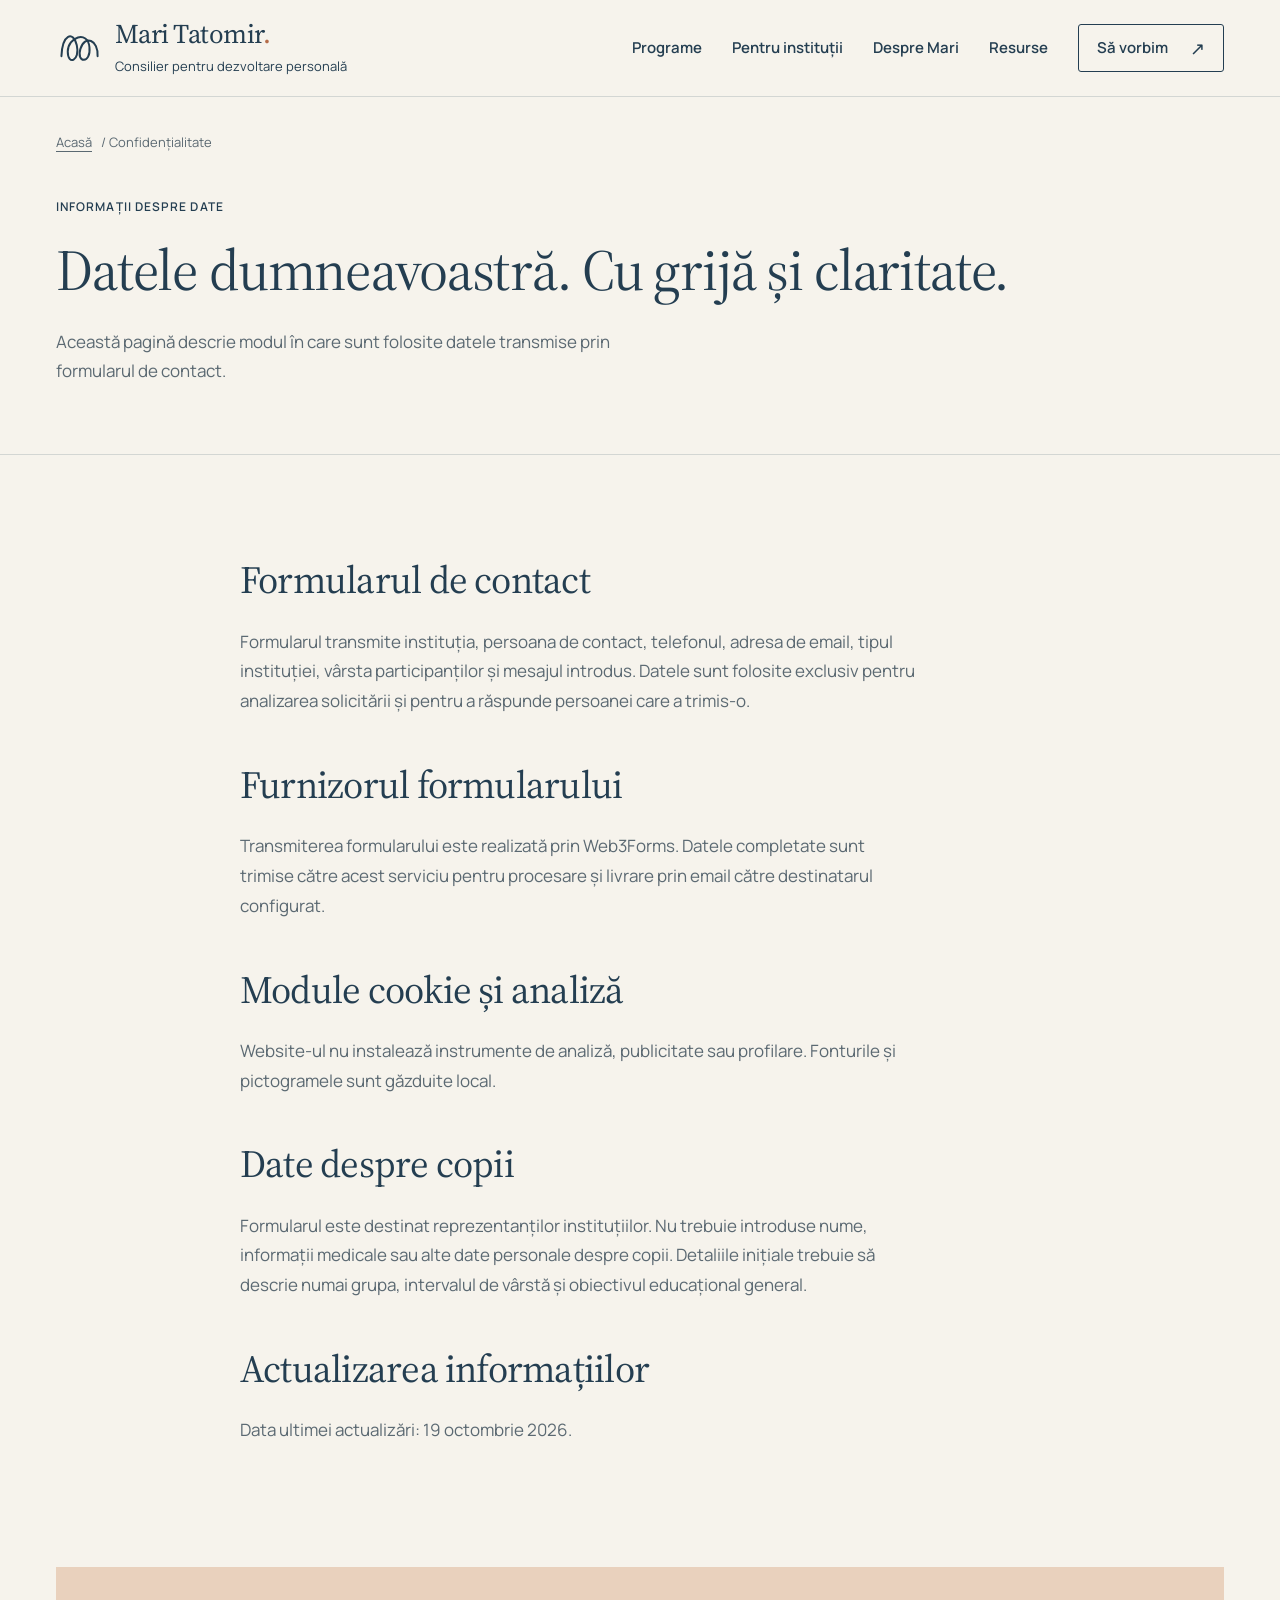
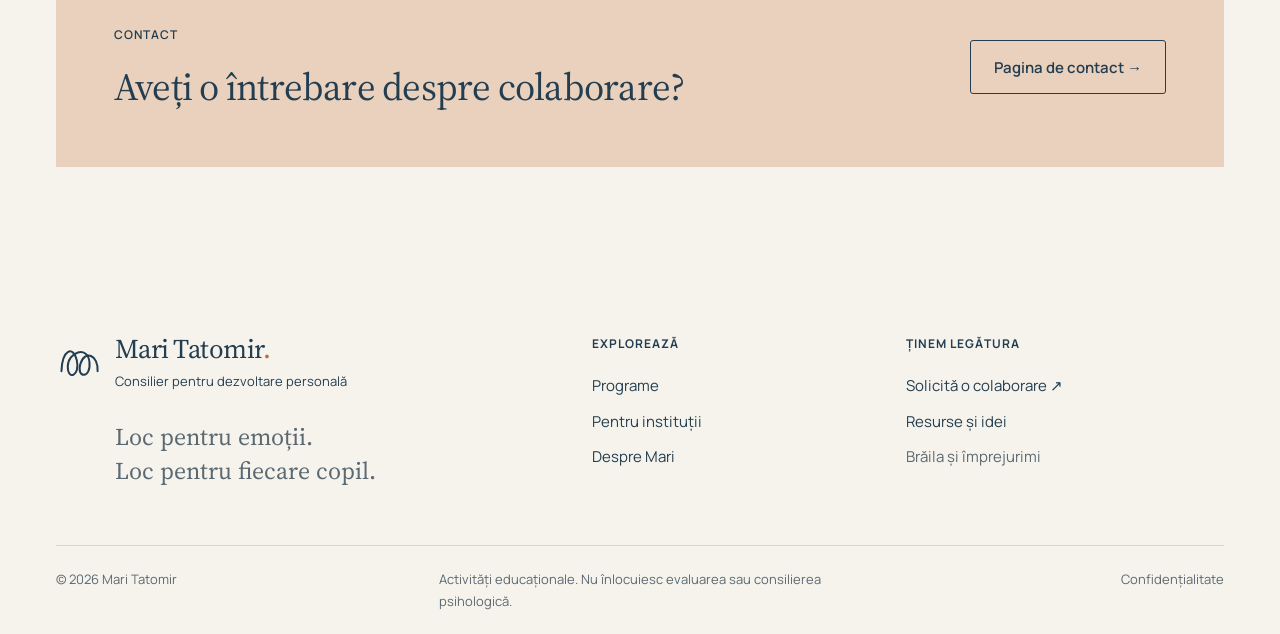
==== commit 11efd6b2: "Refine typography, update portrait and remove hero line animation" ====
--- a/confidentialitate.html
+++ b/confidentialitate.html
@@ -1,6 +1,6 @@
 <!doctype html><html lang="ro"><head><meta charset="utf-8"><meta name="viewport" content="width=device-width,initial-scale=1"><title>Confidențialitate | Mari Tatomir</title><meta name="description" content="Informații despre funcționarea formularului și prelucrarea datelor pe website-ul Mari Tatomir."><meta name="robots" content="index,follow"><meta name="theme-color" content="#243e51"><link rel="icon" href="favicon.svg" type="image/svg+xml"><link rel="stylesheet" href="assets/fonts/fonts.css"><link rel="stylesheet" href="styles.css"><script src="script.js" defer></script></head><body>
 <a class="skip-link" href="#continut">Sari la conținut</a><header class="site-header"><div class="wrap header-inner"><a class="brand" href="index.html" aria-label="Mari Tatomir, pagina principală"><svg class="brand-symbol" viewBox="0 0 52 50" fill="none" aria-hidden="true"><path d="M6 34C7 10 19 5 23 22S13 45 13 29 35 5 37 24 22 42 27 26 47 16 46 34" stroke="currentColor" stroke-width="2.2" stroke-linecap="round"/></svg><span><strong>Mari Tatomir<span class="brand-dot">.</span></strong><small>Consilier pentru dezvoltare personală</small></span></a><button class="menu-toggle" type="button" aria-label="Deschide meniul" aria-expanded="false" aria-controls="main-nav"><span></span><span></span></button><nav class="nav" id="main-nav" aria-label="Navigație principală"><a href="programe.html">Programe</a><a href="institutii.html">Pentru instituții</a><a href="despre.html">Despre Mari</a><a href="resurse.html">Resurse</a><a href="contact.html" class="nav-button">Să vorbim <span aria-hidden="true">↗</span></a></nav></div></header>
-<main id="continut"><section class="page-hero"><div class="wrap"><div class="breadcrumb"><a href="index.html">Acasă</a> / Confidențialitate</div><p class="eyebrow">Informații despre date</p><h1>Datele dumneavoastră. <br><em>Cu grijă și claritate.</em></h1><p class="lead">Această pagină descrie modul în care sunt folosite datele transmise prin formularul de contact.</p></div></section>
+<main id="continut"><section class="page-hero"><div class="wrap"><div class="breadcrumb"><a href="index.html">Acasă</a> / Confidențialitate</div><p class="eyebrow">Informații despre date</p><h1>Datele dumneavoastră. Cu grijă și claritate.</h1><p class="lead">Această pagină descrie modul în care sunt folosite datele transmise prin formularul de contact.</p></div></section>
 <section class="section"><div class="narrow prose"><h2>Formularul de contact</h2><p>Formularul transmite instituția, persoana de contact, telefonul, adresa de email, tipul instituției, vârsta participanților și mesajul introdus. Datele sunt folosite exclusiv pentru analizarea solicitării și pentru a răspunde persoanei care a trimis-o.</p><h2>Furnizorul formularului</h2><p>Transmiterea formularului este realizată prin Web3Forms. Datele completate sunt trimise către acest serviciu pentru procesare și livrare prin email către destinatarul configurat.</p><h2>Module cookie și analiză</h2><p>Website-ul nu instalează instrumente de analiză, publicitate sau profilare. Fonturile și pictogramele sunt găzduite local.</p><h2>Date despre copii</h2><p>Formularul este destinat reprezentanților instituțiilor. Nu trebuie introduse nume, informații medicale sau alte date personale despre copii. Detaliile inițiale trebuie să descrie numai grupa, intervalul de vârstă și obiectivul educațional general.</p><h2>Actualizarea informațiilor</h2><p>Data ultimei actualizări: 19 octombrie 2026.</p></div></section>
 <section class="section cta"><div class="wrap"><div class="cta-box"><div><p class="eyebrow">Contact</p><h2>Aveți o întrebare despre colaborare?</h2></div><a class="button" href="contact.html">Pagina de contact →</a></div></div></section></main>
 <footer class="site-footer"><div class="wrap"><div class="footer-grid"><div class="footer-brand"><a class="brand" href="index.html" aria-label="Mari Tatomir, pagina principală"><svg class="brand-symbol" viewBox="0 0 52 50" fill="none" aria-hidden="true"><path d="M6 34C7 10 19 5 23 22S13 45 13 29 35 5 37 24 22 42 27 26 47 16 46 34" stroke="currentColor" stroke-width="2.2" stroke-linecap="round"/></svg><span><strong>Mari Tatomir<span class="brand-dot">.</span></strong><small>Consilier pentru dezvoltare personală</small></span></a><p>Loc pentru emoții. <br>Loc pentru fiecare copil.</p></div><div class="footer-col"><strong>Explorează</strong><a href="programe.html">Programe</a><a href="institutii.html">Pentru instituții</a><a href="despre.html">Despre Mari</a></div><div class="footer-col"><strong>Ținem legătura</strong><a href="contact.html">Solicită o colaborare ↗</a><a href="resurse.html">Resurse și idei</a><span>Brăila și împrejurimi</span></div></div><div class="footer-bottom"><span>© <span data-year>2026</span> Mari Tatomir</span><p>Activități educaționale. Nu înlocuiesc evaluarea sau consilierea psihologică.</p><a href="confidentialitate.html">Confidențialitate</a></div></div></footer></body></html>
--- a/assets/fonts/fonts.css
+++ b/assets/fonts/fonts.css
@@ -1,33 +1,37 @@
+/* latin-ext */
 @font-face {
-  font-family: 'Fraunces';
+  font-family: 'Source Serif 4';
   font-style: italic;
-  font-weight: 400 500;
+  font-weight: 400;
   font-display: swap;
-  src: url(fraunces-italic-latin-ext.woff2) format('woff2');
+  src: url(source-serif-4-italic-latin-ext.woff2) format('woff2');
   unicode-range: U+0100-02BA, U+02BD-02C5, U+02C7-02CC, U+02CE-02D7, U+02DD-02FF, U+0304, U+0308, U+0329, U+1D00-1DBF, U+1E00-1E9F, U+1EF2-1EFF, U+2020, U+20A0-20AB, U+20AD-20C4, U+2113, U+2C60-2C7F, U+A720-A7FF;
 }
+/* latin */
 @font-face {
-  font-family: 'Fraunces';
+  font-family: 'Source Serif 4';
   font-style: italic;
-  font-weight: 400 500;
+  font-weight: 400;
   font-display: swap;
-  src: url(fraunces-italic-latin.woff2) format('woff2');
+  src: url(source-serif-4-italic-latin.woff2) format('woff2');
   unicode-range: U+0000-00FF, U+0131, U+0152-0153, U+02BB-02BC, U+02C6, U+02DA, U+02DC, U+0304, U+0308, U+0329, U+2000-206F, U+20AC, U+2122, U+2191, U+2193, U+2212, U+2215, U+FEFF, U+FFFD;
 }
+/* latin-ext */
 @font-face {
-  font-family: 'Fraunces';
+  font-family: 'Source Serif 4';
   font-style: normal;
   font-weight: 400 600;
   font-display: swap;
-  src: url(fraunces-normal-latin-ext.woff2) format('woff2');
+  src: url(source-serif-4-normal-latin-ext.woff2) format('woff2');
   unicode-range: U+0100-02BA, U+02BD-02C5, U+02C7-02CC, U+02CE-02D7, U+02DD-02FF, U+0304, U+0308, U+0329, U+1D00-1DBF, U+1E00-1E9F, U+1EF2-1EFF, U+2020, U+20A0-20AB, U+20AD-20C4, U+2113, U+2C60-2C7F, U+A720-A7FF;
 }
+/* latin */
 @font-face {
-  font-family: 'Fraunces';
+  font-family: 'Source Serif 4';
   font-style: normal;
   font-weight: 400 600;
   font-display: swap;
-  src: url(fraunces-normal-latin.woff2) format('woff2');
+  src: url(source-serif-4-normal-latin.woff2) format('woff2');
   unicode-range: U+0000-00FF, U+0131, U+0152-0153, U+02BB-02BC, U+02C6, U+02DA, U+02DC, U+0304, U+0308, U+0329, U+2000-206F, U+20AC, U+2122, U+2191, U+2193, U+2212, U+2215, U+FEFF, U+FFFD;
 }
 @font-face {
--- a/styles.css
+++ b/styles.css
@@ -5,8 +5,15 @@
   --blue:#e1e9ef;
   --peach:#edba94;
   --line:#d3d6d3;
-  --display:"Fraunces",Georgia,serif;
+  --display:"Source Serif 4",Georgia,serif;
   --sans:"Manrope",Arial,sans-serif;
+  --text-body:17px;
+  --text-ui:15px;
+  --text-small:13px;
+  --text-label:12px;
+  --title-size:clamp(42px,4.5vw,64px);
+  --section-title-size:clamp(30px,3vw,40px);
+  --subtitle-size:clamp(24px,2.2vw,28px);
 }
 
 * {
@@ -22,7 +29,8 @@
   margin:0;
   color:var(--ink);
   background:var(--paper);
-  font:15px/1.8 var(--sans);
+  font:var(--text-body)/1.7 var(--sans);
+  font-optical-sizing:auto;
   -webkit-font-smoothing:antialiased;
 }
 
@@ -78,27 +86,22 @@
   margin:0;
   font-family:var(--display);
   font-weight:400;
-  line-height:1.09;
-  letter-spacing:-.045em;
+  line-height:1.18;
+  letter-spacing:-.02em;
   text-wrap:balance;
 }
 
 h1 {
-  font-size:clamp(48px,5.8vw,84px);
+  font-size:var(--title-size);
 }
 
 h2 {
-  font-size:clamp(36px,4.2vw,57px);
+  font-size:var(--section-title-size);
 }
 
 h3 {
-  font-size:clamp(25px,2.6vw,34px);
-  letter-spacing:-.025em;
-}
-
-h1 em,h2 em {
-  font-weight:400;
-  color:#6c8191;
+  font-size:var(--subtitle-size);
+  letter-spacing:-.01em;
 }
 
 .wrap {
@@ -116,21 +119,21 @@
 }
 
 .eyebrow,.step-index,.tag {
-  font-size:10px;
-  font-weight:700;
-  letter-spacing:.15em;
+  font-size:var(--text-label);
+  font-weight:600;
+  letter-spacing:.09em;
   text-transform:uppercase;
   line-height:1.6;
 }
 
 .eyebrow {
-  margin:0 0 25px;
+  margin:0 0 20px;
 }
 
 .lead {
   color:var(--muted);
-  font-size:17px;
-  line-height:1.9;
+  font-size:var(--text-body);
+  line-height:1.7;
 }
 
 .icon {
@@ -207,7 +210,7 @@
 .brand strong {
   display:block;
   font:400 27px/1.1 var(--display);
-  letter-spacing:-.05em;
+  letter-spacing:-.02em;
 }
 
 .brand-dot {
@@ -217,21 +220,22 @@
 .brand small {
   display:block;
   margin-top:7px;
-  font-size:8px;
-  letter-spacing:.06em;
+  font-size:var(--text-small);
+  letter-spacing:0;
 }
 
 .nav {
   display:flex;
   align-items:center;
   gap:30px;
-  font-size:12px;
+  font-size:var(--text-ui);
   font-weight:600;
 }
 
 .nav a {
   position:relative;
   padding-block:10px;
+  white-space:nowrap;
 }
 
 .nav a:not(.nav-button)::after {
@@ -306,7 +310,7 @@
   border:1px solid var(--ink);
   border-radius:3px;
   padding:15px 23px;
-  font-size:12px;
+  font-size:var(--text-ui);
   font-weight:600;
   line-height:1.4;
   transition:background .2s,color .2s;
@@ -342,7 +346,7 @@
   gap:26px;
   padding-bottom:7px;
   border-bottom:1px solid currentColor;
-  font-size:12px;
+  font-size:var(--text-ui);
   font-weight:600;
 }
 
@@ -370,14 +374,14 @@
 }
 
 .hero-copy {
-  padding-bottom:18px;
+  padding-bottom:0;
 }
 
 .hero-copy .eyebrow {
   display:flex;
   align-items:center;
   gap:12px;
-  margin-bottom:25px;
+  margin-bottom:20px;
 }
 
 .tiny-sun {
@@ -387,26 +391,16 @@
   font-weight:400;
 }
 
-.hero h1 {
-  font-size:clamp(65px,7.4vw,104px);
-  line-height:.98;
-  letter-spacing:-.055em;
-}
-
-.hero h1 em {
-  display:inline-block;
-  font-size:.68em;
-  line-height:1.25;
-  letter-spacing:-.055em;
-  white-space:nowrap;
+.hero-title-line {
+  display:block;
 }
 
 .hero-description {
-  max-width:390px;
+  max-width:480px;
   color:var(--muted);
-  font-size:15px;
-  line-height:1.85;
-  margin-block:25px 26px;
+  font-size:var(--text-body);
+  line-height:1.7;
+  margin-block:24px 28px;
 }
 
 .hero-portrait {
@@ -445,17 +439,8 @@
   left:20px;
   bottom:20px;
   color:white;
-  font:italic 21px/1.3 var(--display);
+  font:400 20px/1.4 var(--sans);
   text-shadow:0 1px 12px #243e51;
-}
-
-.portrait-thread {
-  position:absolute;
-  width:210px;
-  right:-43px;
-  bottom:70px;
-  color:#243e51;
-  pointer-events:none;
 }
 
 .hero-portrait figcaption {
@@ -464,19 +449,20 @@
   align-items:center;
   justify-content:space-between;
   margin-top:24px;
-  padding-right:50px;
+  padding-right:24px;
+  gap:16px;
 }
 
 .hero-portrait figcaption strong {
   font:400 25px/1.3 var(--display);
-  letter-spacing:-.025em;
+  letter-spacing:-.01em;
 }
 
 .hero-portrait figcaption small {
   display:block;
   margin-top:3px;
   color:var(--muted);
-  font-size:9px;
+  font-size:var(--text-small);
 }
 
 .hero-portrait figcaption a {
@@ -487,6 +473,7 @@
   border:1px solid var(--line);
   border-radius:50%;
   font-size:23px;
+  flex-shrink:0;
 }
 
 .hero-portrait figcaption a:hover {
@@ -501,7 +488,7 @@
   gap:30px;
   padding-block:37px 25px;
   color:var(--muted);
-  font-size:10px;
+  font-size:var(--text-small);
 }
 
 .hero-bottom a {
@@ -526,7 +513,7 @@
 }
 
 .editorial-intro h2 {
-  font-size:clamp(34px,3.5vw,47px);
+  font-size:var(--section-title-size);
   margin-bottom:26px;
 }
 
@@ -536,7 +523,7 @@
 }
 
 .editorial-intro .intro-note {
-  font:italic 20px/1.5 var(--display);
+  font:400 20px/1.5 var(--display);
   color:var(--ink);
   margin-top:24px;
 }
@@ -573,20 +560,20 @@
 }
 
 .program-tabs button>span:nth-child(2) {
-  font:400 27px/1.2 var(--display);
-  letter-spacing:-.025em;
+  font:500 22px/1.4 var(--sans);
+  letter-spacing:0;
 }
 
 .program-tabs small {
   display:block;
   margin-top:9px;
   color:var(--muted);
-  font:10px/1.5 var(--sans);
+  font:var(--text-small)/1.5 var(--sans);
   letter-spacing:0;
 }
 
 .program-number {
-  font-size:10px;
+  font-size:var(--text-label);
 }
 
 .tab-arrow {
@@ -649,30 +636,30 @@
 }
 
 .program-art>span {
-  font:italic 16px/1.5 var(--display);
+  font:400 var(--text-small)/1.5 var(--sans);
   text-align:center;
 }
 
 .program-content h3 {
-  font-size:36px;
+  font-size:var(--subtitle-size);
   margin-bottom:18px;
 }
 
 .program-content .eyebrow {
-  font-size:9px;
-  margin-bottom:17px;
+  font-size:var(--text-label);
+  margin-bottom:16px;
 }
 
 .program-content p:not(.eyebrow) {
-  font-size:12px;
-  line-height:1.85;
+  font-size:var(--text-body);
+  line-height:1.7;
 }
 
 .topic-list {
   list-style:none;
   padding:0;
   margin-block:24px;
-  font-size:10px;
+  font-size:var(--text-ui);
 }
 
 .topic-list li {
@@ -700,14 +687,10 @@
   position:relative;
 }
 
-.experience-section h2 em,.dark-section h2 em {
-  color:#b1c6d5;
-}
-
 .experience-section .lead,.dark-section .lead {
   color:#d2dce3;
   margin-block:28px;
-  font-size:14px;
+  font-size:var(--text-body);
 }
 
 .experience-thread {
@@ -723,15 +706,15 @@
 
 .activity-example>.eyebrow {
   color:var(--peach);
-  font-size:9px;
+  font-size:var(--text-label);
 }
 
 .activity-example h3 {
-  font-size:36px;
+  font-size:var(--subtitle-size);
 }
 
 .example-intro {
-  font-size:12px;
+  font-size:var(--text-body);
   color:#c3d0d9;
   margin-top:20px;
 }
@@ -752,17 +735,17 @@
 
 .activity-steps li>span {
   color:var(--peach);
-  font-size:10px;
+  font-size:var(--text-label);
   padding-top:2px;
 }
 
 .activity-steps strong {
-  font-size:12px;
+  font-size:var(--text-ui);
   font-weight:600;
 }
 
 .activity-steps p {
-  font-size:12px;
+  font-size:var(--text-body);
   color:#c3d0d9;
   margin:5px 0 0;
 }
@@ -770,8 +753,8 @@
 .activity-example>small {
   display:block;
   color:#c3d0d9;
-  font-size:10px;
-  line-height:1.8;
+  font-size:var(--text-small);
+  line-height:1.6;
 }
 
 .collaboration-steps {
@@ -789,17 +772,17 @@
   display:block;
   color:var(--muted);
   margin-bottom:28px;
-  font-size:9px;
+  font-size:var(--text-label);
 }
 
 .collaboration-steps h3 {
   margin-bottom:18px;
-  font-size:28px;
+  font-size:var(--subtitle-size);
 }
 
 .collaboration-steps p {
   color:var(--muted);
-  font-size:13px;
+  font-size:var(--text-body);
 }
 
 .journal-section {
@@ -822,14 +805,14 @@
 }
 
 .journal-links a>span:first-child {
-  font-size:9px;
+  font-size:var(--text-label);
   text-transform:uppercase;
-  letter-spacing:.12em;
+  letter-spacing:.08em;
 }
 
 .journal-links h3 {
   margin:28px 0;
-  font-size:29px;
+  font-size:var(--subtitle-size);
 }
 
 .journal-arrow {
@@ -868,7 +851,7 @@
   position:relative;
   list-style:none;
   padding:22px 32px 22px 0;
-  font-size:13px;
+  font-size:var(--text-ui);
   font-weight:600;
   line-height:1.7;
 }
@@ -892,7 +875,7 @@
 
 .faq details p {
   margin-bottom:25px;
-  font-size:13px;
+  font-size:var(--text-body);
   color:var(--muted);
 }
 
@@ -912,11 +895,7 @@
 }
 
 .closing-inner h2 {
-  font-size:clamp(47px,6vw,80px);
-}
-
-.closing-inner h2 em {
-  color:#735644;
+  font-size:var(--section-title-size);
 }
 
 .closing-link {
@@ -924,7 +903,7 @@
   justify-content:end;
   align-items:center;
   gap:24px;
-  font-size:12px;
+  font-size:var(--text-ui);
 }
 
 .circle-arrow {
@@ -947,7 +926,7 @@
 
 .closing-inner>p:last-child {
   color:#5b514b;
-  font-size:10px;
+  font-size:var(--text-small);
   margin:30px 0 0;
 }
 
@@ -961,7 +940,7 @@
   display:flex;
   gap:9px;
   color:var(--muted);
-  font-size:10px;
+  font-size:var(--text-small);
   margin-bottom:44px;
 }
 
@@ -975,13 +954,13 @@
 }
 
 .page-hero h1 {
-  max-width:1100px;
+  max-width:1000px;
 }
 
 .page-hero .lead {
-  max-width:620px;
-  margin:25px 0 0;
-  font-size:15px;
+  max-width:62ch;
+  margin:24px 0 0;
+  font-size:var(--text-body);
 }
 
 .content-grid {
@@ -993,7 +972,7 @@
 
 .prose h2 {
   margin-bottom:24px;
-  font-size:clamp(32px,3.2vw,44px);
+  font-size:var(--section-title-size);
 }
 
 .prose h2:not(:first-child) {
@@ -1002,7 +981,7 @@
 
 .prose h3 {
   font-family:var(--sans);
-  font-size:15px;
+  font-size:20px;
   font-weight:600;
   letter-spacing:0;
   margin-block:32px 13px;
@@ -1011,8 +990,9 @@
 
 .prose p,.prose li {
   color:var(--muted);
-  font-size:14px;
-  line-height:1.95;
+  font-size:var(--text-body);
+  line-height:1.75;
+  max-width:68ch;
 }
 
 .prose ul {
@@ -1058,19 +1038,20 @@
 }
 
 .side-card h3 {
-  font-size:29px;
+  font-size:var(--subtitle-size);
   margin-bottom:20px;
 }
 
 .side-card p:not(.eyebrow) {
-  font-size:12px;
+  font-size:var(--text-body);
   color:var(--muted);
 }
 
 .side-card .button {
-  font-size:11px;
+  font-size:var(--text-ui);
   width:100%;
   padding-inline:12px;
+  gap:12px;
 }
 
 .side-card-illustration {
@@ -1095,7 +1076,7 @@
 
 .feature-item p {
   color:var(--muted);
-  font-size:13px;
+  font-size:var(--text-body);
 }
 
 .feature-icon {
@@ -1124,14 +1105,14 @@
 
 .quote blockquote {
   margin:0 0 28px;
-  font:400 clamp(30px,3.7vw,48px)/1.2 var(--display);
-  letter-spacing:-.03em;
+  font:italic 400 clamp(28px,3vw,40px)/1.4 var(--display);
+  letter-spacing:-.01em;
 }
 
 .quote cite {
   font-style:normal;
-  font-size:10px;
-  letter-spacing:.1em;
+  font-size:var(--text-label);
+  letter-spacing:.08em;
   text-transform:uppercase;
 }
 
@@ -1144,12 +1125,12 @@
 }
 
 .step h3 {
-  font-size:28px;
+  font-size:var(--subtitle-size);
   margin-bottom:12px;
 }
 
 .step p {
-  font-size:13px;
+  font-size:var(--text-body);
   color:#d2dce3;
   margin:0;
 }
@@ -1210,7 +1191,7 @@
 
 .portrait-panel span {
   display:block;
-  font-size:10px;
+  font-size:var(--text-small);
   margin-top:5px;
 }
 
@@ -1234,7 +1215,7 @@
 
 .value span {
   color:var(--muted);
-  font-size:12px;
+  font-size:var(--text-ui);
 }
 
 .article-grid {
@@ -1275,19 +1256,19 @@
 }
 
 .article-body small {
-  font-size:9px;
-  letter-spacing:.14em;
+  font-size:var(--text-label);
+  letter-spacing:.08em;
   text-transform:uppercase;
   margin-bottom:14px;
 }
 
 .article-body h3 {
-  font-size:30px;
+  font-size:var(--subtitle-size);
   margin-bottom:15px;
 }
 
 .article-body p {
-  font-size:12px;
+  font-size:var(--text-body);
   color:var(--muted);
 }
 
@@ -1316,13 +1297,13 @@
 
 .cta-box h2 {
   max-width:720px;
-  font-size:clamp(32px,3.4vw,45px);
+  font-size:var(--section-title-size);
 }
 
 .cta-box p:not(.eyebrow) {
   max-width:630px;
   margin-top:20px;
-  font-size:13px;
+  font-size:var(--text-body);
 }
 
 .cta-box .button {
@@ -1342,12 +1323,12 @@
 }
 
 .contact-grid h2 {
-  font-size:38px;
+  font-size:var(--section-title-size);
   margin-bottom:25px;
 }
 
 .contact-grid .lead {
-  font-size:13px;
+  font-size:var(--text-body);
 }
 
 .contact-illustration {
@@ -1366,7 +1347,7 @@
   gap:18px;
   padding-block:20px;
   border-top:1px solid var(--line);
-  font-size:12px;
+  font-size:var(--text-ui);
   color:var(--muted);
 }
 
@@ -1374,7 +1355,7 @@
   display:block;
   color:var(--ink);
   margin-bottom:5px;
-  font-size:12px;
+  font-size:var(--text-ui);
 }
 
 .form {
@@ -1391,7 +1372,7 @@
 .form label {
   display:block;
   margin-bottom:23px;
-  font-size:11px;
+  font-size:var(--text-small);
   font-weight:600;
 }
 
@@ -1403,7 +1384,7 @@
   color:var(--ink);
   padding:12px;
   margin-top:9px;
-  font-size:13px;
+  font-size:16px;
   min-height:47px;
 }
 
@@ -1418,8 +1399,8 @@
 
 .form-note {
   color:var(--muted);
-  font-size:10px;
-  line-height:1.9;
+  font-size:var(--text-small);
+  line-height:1.6;
   margin-top:22px;
 }
 
@@ -1432,7 +1413,7 @@
 }
 
 .form-status {
-  font-size:12px;
+  font-size:var(--text-ui);
   margin-top:20px;
 }
 
@@ -1470,13 +1451,13 @@
   flex-direction:column;
   align-items:start;
   gap:10px;
-  font-size:11px;
+  font-size:var(--text-ui);
 }
 
 .footer-col strong {
-  font-size:9px;
+  font-size:var(--text-label);
   text-transform:uppercase;
-  letter-spacing:.12em;
+  letter-spacing:.08em;
   margin-bottom:9px;
 }
 
@@ -1496,7 +1477,7 @@
   justify-content:space-between;
   align-items:start;
   gap:30px;
-  font-size:9px;
+  font-size:var(--text-small);
   color:var(--muted);
 }
 
@@ -1545,7 +1526,6 @@
   }
   .nav {
     gap:19px;
-    font-size:10px;
   }
   .brand strong {
     font-size:24px;
@@ -1559,22 +1539,13 @@
   .hero-grid {
     gap:6%;
   }
-  .hero h1 {
-    font-size:82px;
-  }
   .portrait-image>img {
     height:455px;
   }
   .hero-portrait {
     padding-right:15px;
   }
-  .portrait-thread {
-    right:-20px;
-    width:165px;
-  }
-  .hero-description {
-    font-size:13px;
-  }
+
   .program-explorer {
     grid-template-columns:.8fr 1.6fr;
     gap:28px;
@@ -1584,12 +1555,7 @@
     grid-template-columns:.65fr 1.35fr;
     gap:15px;
   }
-  .program-content h3 {
-    font-size:31px;
-  }
-  .program-art>span {
-    font-size:13px;
-  }
+
   .experience-grid {
     gap:8%;
   }
@@ -1619,17 +1585,11 @@
   .brand small {
     display:none;
   }
-  .hero h1 {
-    font-size:67px;
-  }
   .portrait-image>img {
     height:420px;
   }
-  .hero-copy .eyebrow {
-    font-size:8px;
-  }
+
   .hero-copy .button {
-    font-size:10px;
     padding-inline:15px;
     gap:15px;
   }
@@ -1638,7 +1598,6 @@
   }
   .section-head>p {
     max-width:230px;
-    font-size:13px;
   }
   .program-panel {
     grid-template-columns:1fr;
@@ -1654,11 +1613,9 @@
   .program-art>span {
     text-align:left;
   }
-  .program-content h3 br {
-    display:none;
-  }
+
   .program-tabs button>span:nth-child(2) {
-    font-size:24px;
+    font-size:var(--text-ui);
   }
   .experience-grid {
     gap:40px;
@@ -1707,9 +1664,7 @@
   .about-hero-grid {
     gap:35px;
   }
-  .about-hero h1 {
-    font-size:52px;
-  }
+
   .portrait-panel img {
     height:410px;
   }
@@ -1719,42 +1674,7 @@
   }
 }
 
-@media(max-width:680px) {
-  html {
-    scroll-padding-top:86px;
-  }
-  body {
-    font-size:14px;
-  }
-  .wrap,.narrow {
-    width:calc(100% - 40px);
-  }
-  .section {
-    padding-block:62px;
-  }
-  h1 {
-    font-size:clamp(38px,11.8vw,46px);
-  }
-  h2 {
-    font-size:37px;
-  }
-  h3 {
-    font-size:28px;
-  }
-  .eyebrow {
-    font-size:9px;
-    margin-bottom:20px;
-  }
-  .header-inner {
-    min-height:74px;
-  }
-  .brand-symbol {
-    width:34px;
-    height:39px;
-  }
-  .brand strong {
-    font-size:25px;
-  }
+@media(max-width:1024px) {
   .menu-toggle {
     display:block;
   }
@@ -1770,7 +1690,6 @@
     align-items:stretch;
     gap:5px;
     display:none;
-    font-size:14px;
   }
   .nav.is-open {
     display:flex;
@@ -1789,6 +1708,40 @@
     text-decoration:underline;
     text-underline-offset:5px;
   }
+}
+
+@media(max-width:680px) {
+  :root {
+    --text-body:16px;
+    --text-small:12px;
+    --title-size:42px;
+    --section-title-size:30px;
+    --subtitle-size:24px;
+  }
+  html {
+    scroll-padding-top:86px;
+  }
+
+  .wrap,.narrow {
+    width:calc(100% - 40px);
+  }
+  .section {
+    padding-block:62px;
+  }
+
+  .eyebrow {
+    margin-bottom:20px;
+  }
+  .header-inner {
+    min-height:74px;
+  }
+  .brand-symbol {
+    width:34px;
+    height:39px;
+  }
+  .brand strong {
+    font-size:25px;
+  }
   .hero {
     padding-top:32px;
   }
@@ -1800,28 +1753,14 @@
     padding:0;
   }
   .hero-copy .eyebrow {
-    font-size:8px;
     margin-bottom:20px;
   }
   .tiny-sun {
     font-size:21px;
   }
-  .hero h1 {
-    font-size:clamp(58px,15.4vw,84px);
-    line-height:.97;
-  }
-  .hero h1 em {
-    font-size:.62em;
-    line-height:1.4;
-  }
-  .hero-description {
-    font-size:13px;
-    max-width:340px;
-    margin-block:19px 22px;
-  }
+
   .hero-copy .button {
     min-height:49px;
-    font-size:11px;
     gap:30px;
     padding-inline:19px;
   }
@@ -1844,11 +1783,6 @@
     bottom:15px;
     left:15px;
   }
-  .portrait-thread {
-    width:145px;
-    right:-13px;
-    bottom:77px;
-  }
   .hero-portrait figcaption {
     margin-top:22px;
     padding-right:15px;
@@ -1856,17 +1790,15 @@
   .hero-portrait figcaption strong {
     font-size:24px;
   }
-  .hero-portrait figcaption small {
-    font-size:8px;
-  }
+
   .hero-bottom {
     padding-top:25px;
-    font-size:8px;
     gap:10px;
     align-items:start;
+    flex-wrap:wrap;
   }
   .hero-bottom>span {
-    max-width:145px;
+    max-width:190px;
   }
   .hero-bottom a {
     gap:12px;
@@ -1875,18 +1807,11 @@
     grid-template-columns:1fr;
     gap:9px;
   }
-  .editorial-intro h2 {
-    font-size:33px;
-  }
-  .editorial-intro h2 br {
-    display:none;
-  }
+
   .editorial-intro>.eyebrow {
     padding:0;
   }
-  .editorial-intro p:not(.eyebrow) {
-    font-size:13px;
-  }
+
   .editorial-intro p.intro-note {
     font-size:20px;
   }
@@ -1917,14 +1842,13 @@
   }
   .program-number {
     display:block;
-    font-size:9px;
     margin-bottom:9px;
   }
   .program-tabs button>span:nth-child(2) {
     font-family:var(--sans);
-    font-size:11px;
+    font-size:var(--text-ui);
     font-weight:600;
-    letter-spacing:-.02em;
+    letter-spacing:0;
   }
   .program-tabs button[aria-selected="true"] {
     border-bottom-color:var(--ink);
@@ -1941,18 +1865,9 @@
     width:135px;
   }
   .program-art>span {
-    font-size:16px;
     max-width:130px;
   }
-  .program-content h3 {
-    font-size:33px;
-  }
-  .program-content p:not(.eyebrow) {
-    font-size:13px;
-  }
-  .topic-list {
-    font-size:11px;
-  }
+
   .experience-grid {
     grid-template-columns:1fr;
     gap:35px;
@@ -1966,9 +1881,7 @@
     border-left:0;
     border-top:1px solid #ffffff40;
   }
-  .activity-example h3 {
-    font-size:33px;
-  }
+
   .collaboration-steps {
     grid-template-columns:1fr;
     gap:28px;
@@ -1976,9 +1889,7 @@
   .step-index {
     margin-bottom:20px;
   }
-  .collaboration-steps h3 {
-    font-size:29px;
-  }
+
   .collaboration-steps p {
     margin-bottom:0;
   }
@@ -1993,11 +1904,8 @@
   }
   .journal-links h3 {
     margin:18px 0 0;
-    font-size:29px;
-  }
-  .journal-links h3 br {
-    display:none;
-  }
+  }
+
   .journal-arrow {
     position:absolute;
     right:0;
@@ -2007,15 +1915,11 @@
     grid-template-columns:1fr;
     gap:30px;
   }
-  .faq summary {
-    font-size:12px;
-  }
+
   .closing-inner {
     grid-template-columns:1fr;
   }
-  .closing-inner h2 {
-    font-size:50px;
-  }
+
   .closing-link {
     flex-direction:row;
     align-items:center;
@@ -2035,16 +1939,9 @@
   }
   .breadcrumb {
     margin-bottom:29px;
-    font-size:9px;
-  }
-  .page-hero h1 br {
-    display:none;
-  }
-  .page-hero h1 em::before {
-    content:" ";
-  }
+  }
+
   .page-hero .lead {
-    font-size:13px;
     margin-top:23px;
   }
   .age-intro {
@@ -2056,12 +1953,7 @@
     width:170px;
     margin:0;
   }
-  .prose h2 {
-    font-size:33px;
-  }
-  .prose p,.prose li {
-    font-size:13px;
-  }
+
   .age-section {
     padding-bottom:32px;
     margin-bottom:40px;
@@ -2084,12 +1976,7 @@
     grid-template-columns:1fr;
     gap:35px;
   }
-  .about-hero h1 {
-    font-size:50px;
-  }
-  .about-hero h1 br {
-    display:block;
-  }
+
   .about-hero .text-link {
     margin-top:23px;
   }
@@ -2118,12 +2005,7 @@
   .article-visual img {
     aspect-ratio:1.75;
   }
-  .article-body h3 {
-    font-size:30px;
-  }
-  .article-body p {
-    font-size:13px;
-  }
+
   .prose article+article {
     margin-top:40px;
     padding-top:38px;
@@ -2134,19 +2016,14 @@
   .cta-box {
     padding:32px 26px;
   }
-  .cta-box h2 {
-    font-size:33px;
-  }
+
   .cta-box .button {
     white-space:normal;
-    font-size:11px;
   }
   .contact-grid>div:first-child {
     display:block;
   }
-  .contact-grid h2 {
-    font-size:34px;
-  }
+
   .contact-points {
     margin-top:28px;
   }
@@ -2160,9 +2037,7 @@
     grid-template-columns:1fr;
     gap:0;
   }
-  .form input,.form select,.form textarea {
-    font-size:16px;
-  }
+
   .form .button {
     width:100%;
   }
@@ -2181,16 +2056,10 @@
     margin:20px 0 0 42px;
     font-size:22px;
   }
-  .footer-col {
-    font-size:10px;
-  }
-  .footer-col strong {
-    font-size:8px;
-  }
+
   .footer-bottom {
     flex-wrap:wrap;
     gap:16px;
-    font-size:8px;
   }
   .footer-bottom p {
     order:3;
